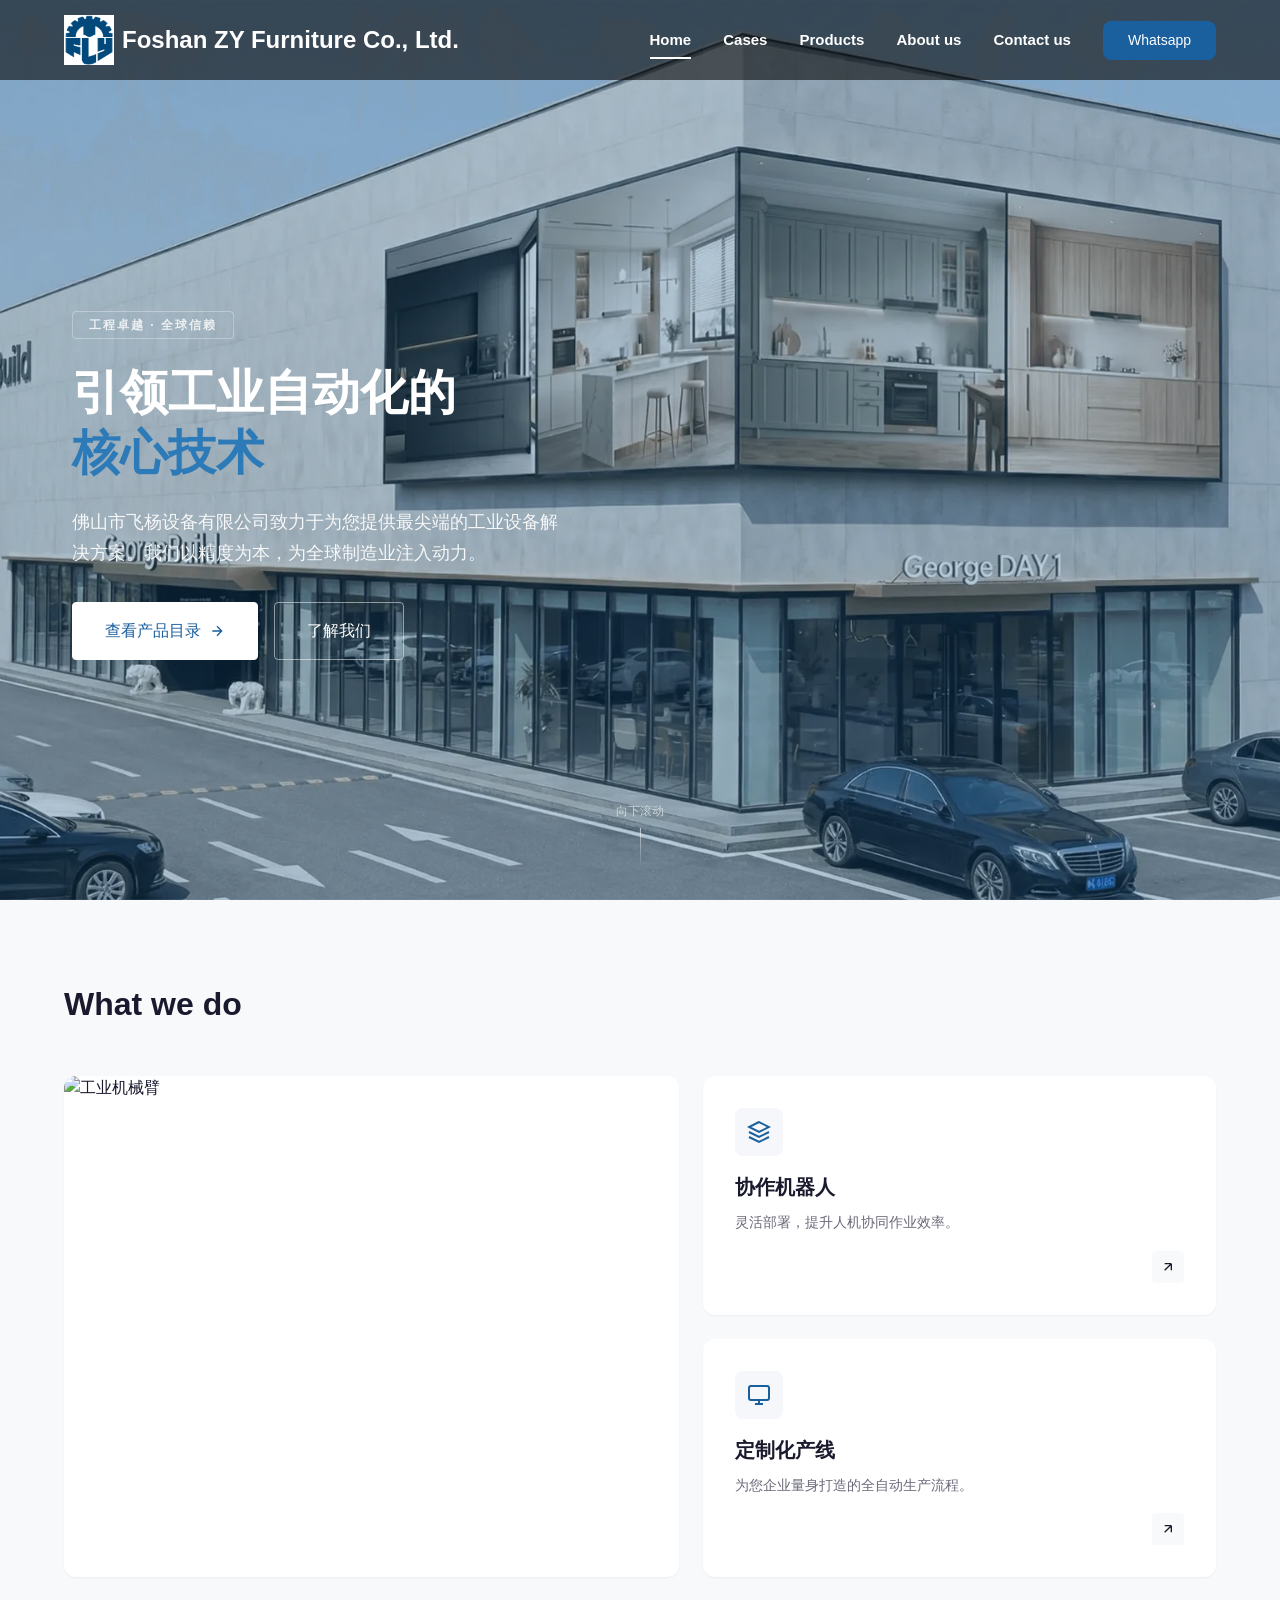
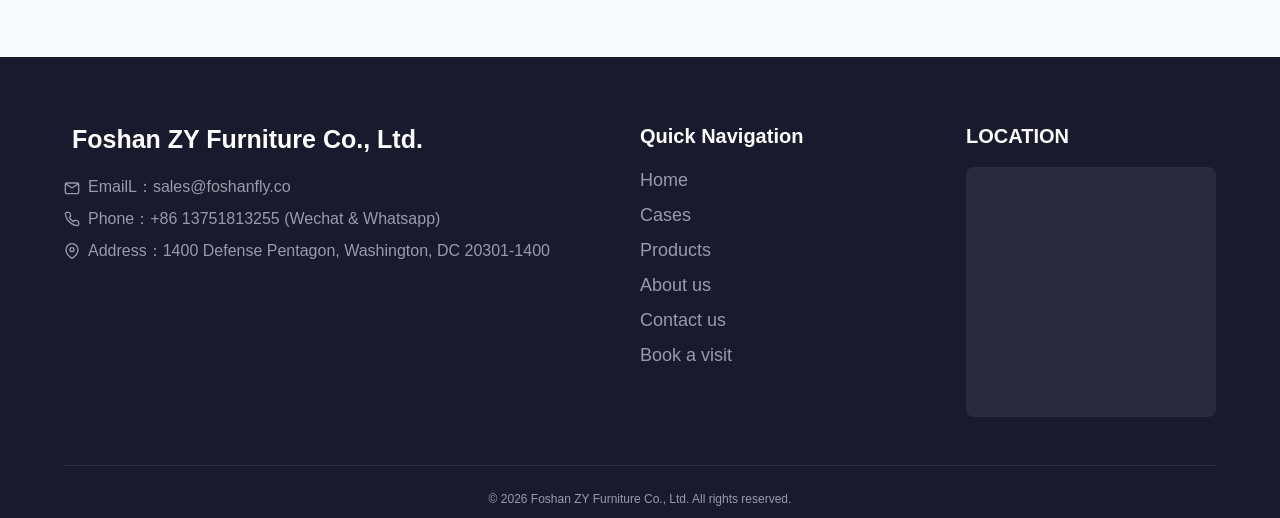
==== index.html @ 131a462f "更改" ====
<!DOCTYPE html>
<html lang="zh-CN">
<head>
    <!-- ============================================
         页面基础信息
         ============================================ -->
    <meta charset="UTF-8">
    <meta name="viewport" content="width=device-width, initial-scale=1.0">
    <title>Foshan ZY Furniture</title>
    
    <!-- ============================================
         样式表引入
         ============================================ -->
    <!-- 公共样式：包含变量定义、重置样式、工具类、导航栏、页脚等 -->
    <link rel="stylesheet" href="./css/common.css" type="text/css">
    <!-- 首页特有样式：Hero区域、服务卡片等 -->
    <link rel="stylesheet" href="./css/index.css" type="text/css">
</head>
<body>
    <!-- ============================================
         导航栏
         ============================================
         固定在页面顶部，包含品牌Logo、导航链接和CTA按钮
         移动端会显示汉堡菜单按钮
         ============================================ -->
    <header class="navbar">
        <div class="container navbar-container">
            <!-- 品牌Logo -->
            <a href="./index.html" class="navbar-brand">
                <!-- Logo图标：使用SVG内联，确保快速加载 -->
                <!-- <svg width="40" height="40" viewBox="0 0 40 40" fill="none" src="./static/images/logo.png">
                    <rect width="40" height="40" rx="4" fill="#1a5f9e"/>
                    <path d="M10 20L20 10L30 20L20 30L10 20Z" fill="white"/>
                </svg> -->
                <img src="./static/images/logo1.png" alt="Foshan ZY Furniture Logo"/>
                <span>Foshan ZY Furniture Co., Ltd.</span>
            </a>
            
            <!-- 移动端菜单切换按钮 -->
            <button class="navbar-toggle" aria-label="打开菜单" aria-expanded="false">
                <span></span>
                <span></span>
                <span></span>
            </button>
            
            <!-- 导航链接 -->
            <nav class="navbar-nav">
                <a href="./index.html" class="active">Home</a>
                <a href="./pages/cases.html">Cases</a>
                <a href="./pages/products.html">Products</a>
                <a href="./pages/about.html">About us</a>
                <a href="./pages/contact.html">Contact us</a>
                <button class="btn btn-primary" onclick="toWhatsApp()">Whatsapp</button>
            </nav>
        </div>
    </header>

    <!-- ============================================
         主内容区域
         ============================================ -->
    <main>
        <!-- ============================================
             Hero 主视觉区域
             ============================================
             全屏背景图展示工业场景
             包含主标题、描述和CTA按钮
             ============================================ -->
        <section class="hero">
            <div class="hero-content">
                <!-- 小标签 -->
                <span class="hero-badge">工程卓越 · 全球信赖</span>
                
                <!-- 主标题 -->
                <h1 class="hero-title">
                    引领工业自动化的<br>
                    <span>核心技术</span>
                </h1>
                
                <!-- 描述文字 -->
                <p class="hero-description">
                    佛山市飞杨设备有限公司致力于为您提供最尖端的工业设备解决方案。我们以精度为本，为全球制造业注入动力。
                </p>
                
                <!-- 操作按钮组 -->
                <div class="hero-actions">
                    <a href="./pages/products.html" class="btn btn-white btn-lg">
                        查看产品目录
                        <svg width="16" height="16" viewBox="0 0 24 24" fill="none" stroke="currentColor" stroke-width="2">
                            <path d="M5 12h14M12 5l7 7-7 7"/>
                        </svg>
                    </a>
                    <a href="./pages/about.html" class="btn btn-outline btn-lg" style="color: white; border-color: rgba(255,255,255,0.5);">
                        了解我们
                    </a>
                </div>
            </div>
            
            <!-- 滚动提示 -->
            <div class="hero-scroll">
                <span>向下滚动</span>
            </div>
        </section>

        <!-- ============================================
             What We Do 服务区域
             ============================================
             展示公司的核心业务领域
             使用卡片式布局，左侧大图+右侧两个小卡片
             ============================================ -->
        <section class="services">
            <div class="container">
                <!-- 区域标题 -->
                <header class="services-header">
                    <h2 class="services-title">What we do</h2>
                </header>
                
                <!-- 服务卡片网格 -->
                <div class="services-grid">
                    <!-- 左侧大图卡片：工业机械臂 -->
                    <div class="service-card-large" data-animate>
                        <img src="https://images.unsplash.com/photo-1565043666747-69f6646db940?w=800" 
                             alt="工业机械臂" 
                             class="service-image"
                             loading="lazy">
                    </div>
                    
                    <!-- 右侧上方卡片：协作机器人 -->
                    <div class="service-card" data-animate>
                        <div>
                            <div class="service-card-icon">
                                <svg viewBox="0 0 24 24" fill="none" stroke="currentColor" stroke-width="2">
                                    <path d="M12 2L2 7l10 5 10-5-10-5z"/>
                                    <path d="M2 17l10 5 10-5"/>
                                    <path d="M2 12l10 5 10-5"/>
                                </svg>
                            </div>
                            <h3 class="service-card-title">协作机器人</h3>
                            <p class="service-card-desc">灵活部署，提升人机协同作业效率。</p>
                        </div>
                        <div class="service-card-arrow">
                            <svg viewBox="0 0 24 24" fill="none" stroke="currentColor" stroke-width="2">
                                <path d="M7 17L17 7M17 7H7M17 7V17"/>
                            </svg>
                        </div>
                    </div>
                    
                    <!-- 右侧下方卡片：定制化产线 -->
                    <div class="service-card" data-animate>
                        <div>
                            <div class="service-card-icon">
                                <svg viewBox="0 0 24 24" fill="none" stroke="currentColor" stroke-width="2">
                                    <rect x="2" y="3" width="20" height="14" rx="2"/>
                                    <line x1="8" y1="21" x2="16" y2="21"/>
                                    <line x1="12" y1="17" x2="12" y2="21"/>
                                </svg>
                            </div>
                            <h3 class="service-card-title">定制化产线</h3>
                            <p class="service-card-desc">为您企业量身打造的全自动生产流程。</p>
                        </div>
                        <div class="service-card-arrow">
                            <svg viewBox="0 0 24 24" fill="none" stroke="currentColor" stroke-width="2">
                                <path d="M7 17L17 7M17 7H7M17 7V17"/>
                            </svg>
                        </div>
                    </div>
                </div>
            </div>
        </section>
    </main>

    <!-- ============================================
         页脚
         ============================================
         包含公司信息、快速导航、位置地图和二维码
         ============================================ -->
    <footer class="footer">
        <div class="container">
            <div class="footer-grid">
                <!-- 公司信息列 -->
                <div>
                    <div class="footer-brand-container">
                        <img src="./static/images/logo1.png" alt="Foshan ZY Furniture Logo"/>
                        <div class="footer-brand">Foshan ZY Furniture Co., Ltd.</div>
                    </div>
                    <div class="footer-contact">
                        <div class="footer-contact-item">
                            <svg width="16" height="16" viewBox="0 0 24 24" fill="none" stroke="currentColor" stroke-width="2">
                                <rect x="2" y="6" width="20" height="16" rx="2"/>
                                <path d="M22 7l-8.97 5.7a1.94 1.94 0 0 1-2.06 0L2 7"/>
                            </svg>
                            
                            <div>
                                <div>EmailL：sales@foshanfly.co</div>
                            </div>
                        </div>
                        <div class="footer-contact-item">
                            <svg width="16" height="16" viewBox="0 0 24 24" fill="none" stroke="currentColor" stroke-width="2">
                                <path d="M22 16.92v3a2 2 0 0 1-2.18 2 19.79 19.79 0 0 1-8.63-3.07 19.5 19.5 0 0 1-6-6 19.79 19.79 0 0 1-3.07-8.67A2 2 0 0 1 4.11 2h3a2 2 0 0 1 2 1.72 12.84 12.84 0 0 0 .7 2.81 2 2 0 0 1-.45 2.11L8.09 9.91a16 16 0 0 0 6 6l1.27-1.27a2 2 0 0 1 2.11-.45 12.84 12.84 0 0 0 2.81.7A2 2 0 0 1 22 16.92z"/>
                            </svg>
                            <div>
                                <div>Phone：+86 13751813255 (Wechat & Whatsapp)</div>
                            </div>
                        </div>
                        <div class="footer-contact-item">
                            <svg width="16" height="16" viewBox="0 0 24 24" fill="none" stroke="currentColor" stroke-width="2">
                                <path d="M21 10c0 7-9 13-9 13s-9-6-9-13a9 9 0 0 1 18 0z"/>
                                <circle cx="12" cy="10" r="3"/>
                            </svg>
                            <div>
                                <div>Address：1400 Defense Pentagon, Washington, DC 20301-1400</div>
                            </div>
                        </div>
                    </div>
                    <!-- 二维码 -->
                    <!-- <div class="footer-qr">
                        <div class="footer-qr-item">
                            <div style="width: 80px; height: 80px; background: white; border-radius: 4px; display: flex; align-items: center; justify-content: center;">
                                <svg width="40" height="40" viewBox="0 0 24 24" fill="none" stroke="#1a1a2e" stroke-width="1.5">
                                    <rect x="3" y="3" width="7" height="7"/>
                                    <rect x="14" y="3" width="7" height="7"/>
                                    <rect x="14" y="14" width="7" height="7"/>
                                    <rect x="3" y="14" width="7" height="7"/>
                                </svg>
                            </div>
                            <span>微信二维码</span>
                        </div>
                        <div class="footer-qr-item">
                            <div style="width: 80px; height: 80px; background: white; border-radius: 4px; display: flex; align-items: center; justify-content: center;">
                                <svg width="40" height="40" viewBox="0 0 24 24" fill="none" stroke="#1a1a2e" stroke-width="1.5">
                                    <path d="M4 19.5A2.5 2.5 0 0 1 6.5 17H20"/>
                                    <path d="M6.5 2H20v20H6.5A2.5 2.5 0 0 1 4 19.5v-15A2.5 2.5 0 0 1 6.5 2z"/>
                                </svg>
                            </div>
                            <span>产品目录</span>
                        </div>
                    </div> -->
                </div>
                
                <!-- 快速导航列 -->
                <div>
                    <h4 class="footer-title">Quick Navigation</h4>
                    <nav class="footer-links">
                        <a href="./index.html">Home</a>
                        <a href="./pages/cases.html">Cases</a>
                        <a href="./pages/products.html">Products</a>
                        <a href="./pages/about.html">About us</a>
                        <a href="./pages/contact.html">Contact us</a>
                        <a href="./pages/book.html">Book a visit</a>
                    </nav>
                </div>
                
                <!-- 位置列 -->
                <div class="footer-location">
                    <h4 class="footer-title">LOCATION</h4>
                    <div class="footer-map">
                        <!-- 地图占位图 -->
                        <iframe 
                                width="100%" 
                                height="100%"
                                style="border:0;"
                                loading="lazy"
                                allowfullscreen
                                referrerpolicy="no-referrer-when-downgrade"
                                src="https://www.google.com/maps?q=22.94654229723234,113.0897925914599&z=15&hl=zh-CN&output=embed">
                        </iframe>

                        <!-- <div style="position: absolute; inset: 0; display: flex; align-items: center; justify-content: center; color: var(--text-muted);">
                            <svg width="48" height="48" viewBox="0 0 24 24" fill="none" stroke="currentColor" stroke-width="1.5">
                                <path d="M21 10c0 7-9 13-9 13s-9-6-9-13a9 9 0 0 1 18 0z"/>
                                <circle cx="12" cy="10" r="3"/>
                            </svg>
                        </div>
                        <div style="position: absolute; bottom: 8px; left: 8px; right: 8px; background: rgba(0,0,0,0.7); padding: 8px; border-radius: 4px; font-size: 12px; text-align: center;">
                            点击查看完整地图
                        </div> -->
                    </div>
                </div>
            </div>
            
            <!-- 版权信息 -->
            <div class="footer-bottom">
                <p>© 2026 Foshan ZY Furniture Co., Ltd. All rights reserved.</p>
            </div>
        </div>
    </footer>

    <!-- ============================================
         JavaScript 引入
         ============================================ -->
    <!-- 公共JavaScript：导航栏、移动端菜单、滚动效果等 -->
    <script src="./js/common.js"></script>
    <!-- 首页特有JavaScript -->
    <script src="./js/home.js"></script>
</body>
</html>
---- css/common.css ----
/**
 * ============================================
 * Foshan Fly Equipment - 公共样式表
 * ============================================
 * 说明：此文件包含网站所有页面共享的基础样式、变量和工具类
 * 维护：修改此文件会影响所有页面，请谨慎操作
 * ============================================
 */

/* ============================================
 * 1. CSS 变量定义
 * ============================================
 * 定义网站统一的颜色、间距、字体等设计系统变量
 * 便于全局主题管理和维护
 */
:root {
    /* 主色调 - 品牌蓝色 */
    --primary-color: #1a5f9e;
    --primary-dark: #124a7d;
    --primary-light: #2d7ab8;
    
    /* 辅助色 */
    --accent-color: #0d4a7c;
    --secondary-color: #f5f7fa;
    --text-dark: #1a1a2e;
    --text-medium: #4a4a5a;
    --text-light: #6a6a7a;
    --text-muted: #9a9aaa;
    
    /* 背景色 */
    --bg-white: #ffffff;
    --bg-light: #f8f9fa;
    --bg-gray: #f0f2f5;
    --bg-dark: #1a1a2e;
    
    /* 边框和分割线 */
    --border-color: #e0e2e5;
    --border-light: #f0f0f0;
    
    /* 间距系统 - 基于8px网格 */
    --space-xs: 4px;
    --space-sm: 8px;
    --space-md: 16px;
    --space-lg: 24px;
    --space-xl: 32px;
    --space-2xl: 48px;
    --space-3xl: 64px;
    --space-4xl: 80px;
    
    /* 字体系统 */
    --font-primary: -apple-system, BlinkMacSystemFont, 'Segoe UI', Roboto, 'Helvetica Neue', Arial, sans-serif;
    --font-heading: var(--font-primary);
    
    /* 字体大小 */
    --text-xs: 12px;
    --text-sm: 14px;
    --text-base: 16px;
    --text-lg: 18px;
    --text-xl: 20px;
    --text-2xl: 24px;
    --text-3xl: 32px;
    --text-4xl: 40px;
    --text-5xl: 48px;
    
    /* 行高 */
    --leading-tight: 1.25;
    --leading-normal: 1.5;
    --leading-relaxed: 1.75;
    
    /* 圆角 */
    --radius-sm: 4px;
    --radius-md: 8px;
    --radius-lg: 12px;
    --radius-xl: 16px;
    
    /* 阴影 */
    --shadow-sm: 0 1px 2px rgba(0, 0, 0, 0.05);
    --shadow-md: 0 4px 6px rgba(0, 0, 0, 0.1);
    --shadow-lg: 0 10px 15px rgba(0, 0, 0, 0.1);
    --shadow-xl: 0 20px 25px rgba(0, 0, 0, 0.15);
    
    /* 过渡动画 */
    --transition-fast: 0.15s ease;
    --transition-normal: 0.3s ease;
    --transition-slow: 0.5s ease;
    
    /* 容器宽度 */
    --container-max: 1200px;
    --container-narrow: 960px;
    
    /* 断点（仅用于参考，实际媒体查询中使用px值） */
    --breakpoint-sm: 576px;
    --breakpoint-md: 768px;
    --breakpoint-lg: 992px;
    --breakpoint-xl: 1200px;
}

/* ============================================
 * 2. 重置和基础样式
 * ============================================
 * 统一的浏览器重置和基础HTML元素样式
 */

/* 全局重置 */
*, *::before, *::after {
    box-sizing: border-box;
    margin: 0;
    padding: 0;
}

/* HTML基础设置 */
html {
    font-size: 16px;
    scroll-behavior: smooth;
    -webkit-text-size-adjust: 100%;
    -ms-text-size-adjust: 100%;
}

/* Body基础样式 */
body {
    font-family: var(--font-primary);
    font-size: var(--text-base);
    line-height: var(--leading-normal);
    color: var(--text-dark);
    background-color: var(--bg-white);
    -webkit-font-smoothing: antialiased;
    -moz-osx-font-smoothing: grayscale;
}

/* 图片默认样式 */
img {
    max-width: 100%;
    height: auto;
    display: block;
}

/* 链接默认样式 */
a {
    color: var(--primary-color);
    text-decoration: none;
    transition: color var(--transition-fast);
}

a:hover {
    color: var(--primary-dark);
}

/* 列表重置 */
ul, ol {
    list-style: none;
}

/* 表单元素重置 */
button, input, select, textarea {
    font-family: inherit;
    font-size: inherit;
    line-height: inherit;
}

button {
    cursor: pointer;
    border: none;
    background: none;
}

/* ============================================
 * 3. 布局工具类
 * ============================================
 * 常用的布局辅助类，提高开发效率
 */

/* 容器 */
.container {
    width: 100%;
    max-width: var(--container-max);
    margin: 0 auto;
    padding: 0 var(--space-lg);
}

.container-narrow {
    max-width: var(--container-narrow);
}

/* Flexbox布局 */
.flex {
    display: flex;
}

.flex-col {
    flex-direction: column;
}

.flex-wrap {
    flex-wrap: wrap;
}

.items-center {
    align-items: center;
}

.items-start {
    align-items: flex-start;
}

.items-end {
    align-items: flex-end;
}

.justify-center {
    justify-content: center;
}

.justify-between {
    justify-content: space-between;
}

.justify-end {
    justify-content: flex-end;
}

.flex-1 {
    flex: 1;
}

/* Grid布局 */
.grid {
    display: grid;
}

.grid-cols-2 {
    grid-template-columns: repeat(2, 1fr);
}

.grid-cols-3 {
    grid-template-columns: repeat(3, 1fr);
}

.grid-cols-4 {
    grid-template-columns: repeat(4, 1fr);
}

.gap-sm {
    gap: var(--space-sm);
}

.gap-md {
    gap: var(--space-md);
}

.gap-lg {
    gap: var(--space-lg);
}

.gap-xl {
    gap: var(--space-xl);
}

/* ============================================
 * 4. 间距工具类
 * ============================================
 */

/* 内边距 */
.p-0 { padding: 0; }
.p-sm { padding: var(--space-sm); }
.p-md { padding: var(--space-md); }
.p-lg { padding: var(--space-lg); }
.p-xl { padding: var(--space-xl); }

.px-md { padding-left: var(--space-md); padding-right: var(--space-md); }
.px-lg { padding-left: var(--space-lg); padding-right: var(--space-lg); }

.py-sm { padding-top: var(--space-sm); padding-bottom: var(--space-sm); }
.py-md { padding-top: var(--space-md); padding-bottom: var(--space-md); }
.py-lg { padding-top: var(--space-lg); padding-bottom: var(--space-lg); }
.py-xl { padding-top: var(--space-xl); padding-bottom: var(--space-xl); }
.py-2xl { padding-top: var(--space-2xl); padding-bottom: var(--space-2xl); }
.py-3xl { padding-top: var(--space-3xl); padding-bottom: var(--space-3xl); }

/* 外边距 */
.m-0 { margin: 0; }
.mb-sm { margin-bottom: var(--space-sm); }
.mb-md { margin-bottom: var(--space-md); }
.mb-lg { margin-bottom: var(--space-lg); }
.mb-xl { margin-bottom: var(--space-xl); }
.mb-2xl { margin-bottom: var(--space-2xl); }

.mt-sm { margin-top: var(--space-sm); }
.mt-md { margin-top: var(--space-md); }
.mt-lg { margin-top: var(--space-lg); }
.mt-xl { margin-top: var(--space-xl); }

/* ============================================
 * 5. 文字工具类
 * ============================================
 */

/* 文字对齐 */
.text-left { text-align: left; }
.text-center { text-align: center; }
.text-right { text-align: right; }

/* 文字大小 */
.text-xs { font-size: var(--text-xs); }
.text-sm { font-size: var(--text-sm); }
.text-base { font-size: var(--text-base); }
.text-lg { font-size: var(--text-lg); }
.text-xl { font-size: var(--text-xl); }
.text-2xl { font-size: var(--text-2xl); }
.text-3xl { font-size: var(--text-3xl); }
.text-4xl { font-size: var(--text-4xl); }

/* 文字粗细 */
.font-normal { font-weight: 400; }
.font-medium { font-weight: 500; }
.font-semibold { font-weight: 600; }
.font-bold { font-weight: 700; }

/* 文字颜色 */
.text-dark { color: var(--text-dark); }
.text-medium { color: var(--text-medium); }
.text-light { color: var(--text-light); }
.text-muted { color: var(--text-muted); }
.text-primary { color: var(--primary-color); }
.text-white { color: var(--bg-white); }

/* ============================================
 * 6. 组件样式
 * ============================================
 * 可复用的UI组件样式
 */

/* 按钮样式 */
.btn {
    display: inline-flex;
    align-items: center;
    justify-content: center;
    gap: var(--space-sm);
    padding: var(--space-sm) var(--space-lg);
    font-size: var(--text-sm);
    font-weight: 500;     
    border-radius: var(--radius-sm);
    transition: all var(--transition-fast);
    cursor: pointer;
    
}

.btn-primary {
    background-color: var(--primary-color);
    color: var(--bg-white);
    border: 1px solid var(--primary-color);
    width: auto;
    border-radius: var(--radius-md);
}

.btn-primary:hover {
    background-color: var(--bg-white);
    border-color: var(--primary-dark);
    color: var(--accent-color);
}

.btn-outline {
    background-color: transparent;
    color: var(--primary-color);
    border: 1px solid var(--primary-color);
}

.btn-outline:hover {
    background-color: var(--primary-color);
    color: var(--bg-white);
}

.btn-white {
    background-color: var(--bg-white);
    color: var(--primary-color);
    border: 1px solid var(--bg-white);
}

.btn-white:hover {
    background-color: transparent;
    color: var(--bg-white);
}

.btn-lg {
    padding: var(--space-md) var(--space-xl);
    font-size: var(--text-base);
}

/* 卡片样式 */
.card {
    background-color: var(--bg-white);
    border-radius: var(--radius-md);
    box-shadow: var(--shadow-sm);
    overflow: hidden;
    transition: box-shadow var(--transition-normal);
}

.card:hover {
    box-shadow: var(--shadow-md);
}

/* 表单输入框 */
.form-input {
    width: 100%;
    padding: var(--space-md);
    font-size: var(--text-base);
    border: 1px solid var(--border-color);
    border-radius: var(--radius-sm);
    background-color: var(--bg-white);
    transition: border-color var(--transition-fast), box-shadow var(--transition-fast);
}

.form-input:focus {
    outline: none;
    border-color: var(--primary-color);
    box-shadow: 0 0 0 3px rgba(26, 95, 158, 0.1);
}

.form-input::placeholder {
    color: var(--text-muted);
}

/* 表单标签 */
.form-label {
    display: block;
    margin-bottom: var(--space-sm);
    font-size: var(--text-sm);
    font-weight: 500;
    color: var(--text-medium);
}

/* 区块标题 */
.section-title {
    font-size: var(--text-3xl);
    font-weight: 700;
    color: var(--text-dark);
    margin-bottom: var(--space-lg);
}

.section-subtitle {
    font-size: var(--text-sm);
    font-weight: 600;
    color: var(--primary-color);
    text-transform: uppercase;
    letter-spacing: 1px;
    margin-bottom: var(--space-sm);
}

/* ============================================
 * 7. 导航栏样式
 * ============================================
 */

.navbar {
    position: fixed;
    top: 0;
    left: 0;
    right: 0;
    z-index: 1000;

    background-color: #04040494;
    transition: box-shadow var(--transition-normal);
}

.navbar.scrolled {
    box-shadow: 0 4px 12px rgba(0, 0, 0, 0.55);
   
}

.navbar-container {
    display: flex;
    align-items: center;
    justify-content: space-between;
    height: 80px;

}

.navbar-brand {
    display: flex;
    align-items: center;
    gap: var(--space-sm);
    font-size: var(--text-2xl);
    font-weight: 700;
    color: var(--bg-white);
}

.navbar-brand img {
    width: 50px;
    height: 50px;
}

.navbar-nav {
    display: flex;
    align-items: center;
    gap: var(--space-xl);
}

.navbar-nav a {
    font-size: 15px;
    font-weight: 700;
    color: white;
    padding: var(--space-sm) 0;
    position: relative;

    justify-content: center;
    
    /* font-weight: bold; */
}

.navbar-nav a:hover,
.navbar-nav a.active {
    /* 鼠标滑过和选中时字体颜色不变 */
}

.navbar-nav a:hover::after,
.navbar-nav a.active::after {
    content: '';
    position: absolute;
    bottom: 0;
    left: 0;
    right: 0;
    height: 2px;
    background-color: var(--bg-white);
}

/* 移动端菜单按钮 */
.navbar-toggle {
    display: none;
    flex-direction: column;
    gap: 5px;
    padding: var(--space-sm);
    background-color: var(--primary-color);
    border: none;
    cursor: pointer;
    border-radius: var(--radius-sm);

}

.navbar-toggle span {
    display: block;
    width: 24px;
    height: 2px;
    background-color: var(--bg-white);
    /* background-color: #0d4a7c; */
    transition: all var(--transition-fast);
    
}

/* ============================================
 * 8. 页脚样式
 * ============================================
 */

.footer {
    background-color: var(--bg-dark);
    color: var(--bg-white);
    padding: var(--space-3xl) 0 10px;
}

.footer-grid {
    display: grid;
    grid-template-columns: 2fr 1fr 1fr;
    gap: var(--space-xl);
    margin-bottom: var(--space-2xl);
}

.footer-brand-container {
    display: flex;
    align-items: center;
    gap: var(--space-sm);
    margin-bottom: var(--space-md);
}

.footer-brand {
    font-size: 25px;
    font-weight: 700;

}

.footer-brand-container img {
    height: 0;
    width: 0;
}

.footer-contact {
    display: flex;
    flex-direction: column;
    gap: var(--space-sm);
    font-size: var(--text-sm);
    color: var(--text-muted);
}

.footer-contact-item {
    display: flex;
    align-items: center;
    gap: var(--space-sm);
    height: auto;
    font-size: 16px;
}

.footer-title {
    font-size: 20px;
    font-weight: 600;
    margin-bottom: var(--space-md);
    color: var(--bg-white);
}

.footer-links {
    display: flex;
    flex-direction: column;
    gap: var(--space-sm);
}

.footer-links a {
    font-size: 18px;
    color: var(--text-muted);
}

.footer-links a:hover {
    color: var(--bg-white);
}

.footer-qr {
    display: flex;
    gap: var(--space-md);
}

.footer-qr-item {
    text-align: center;
}

.footer-qr-item img {
    width: 80px;
    height: 80px;
    background-color: var(--bg-white);
    border-radius: var(--radius-sm);
    margin-bottom: var(--space-xs);
}

.footer-qr-item span {
    font-size: var(--text-xs);
    color: var(--text-muted);
}

.footer-location {
    justify-self: end;
}

.footer-map {
    background: #2a2a3e; 
    border-radius: 8px; 
    overflow: hidden;
    width:250px; 
    height: 250px; 
    position: relative;
}



.footer-bottom {
    border-top: 1px solid rgba(255, 255, 255, 0.1);
    padding-top: var(--space-lg);
    text-align: center;
    font-size: var(--text-xs);
    color: var(--text-muted);
}

/* ============================================
 * 9. 响应式设计
 * ============================================
 * 移动端适配样式
 */

/* 平板设备 (768px - 991px) */
@media (max-width: 991px) {
    .footer-grid {
        grid-template-columns: repeat(2, 1fr);
    }
}

/* 移动设备 (小于 768px) */
@media (max-width: 767px) {
    :root {
        --text-3xl: 28px;
        --text-4xl: 32px;
        --text-5xl: 36px;
    }
    
    .container {
        padding: 0 var(--space-md);
    }
    
    /* 导航栏移动端适配 */
    .navbar-toggle {
        display: flex;
    }
    
    .navbar-nav {
        position: fixed;
        top: 70px;
        left: 0;
        right: 0;
        background-color: var(--bg-white);
        flex-direction: column;
        padding: var(--space-lg);
        gap: 0;
        box-shadow: var(--shadow-lg);
        transform: translateY(-100%);
        opacity: 0;
        visibility: hidden;
        transition: all var(--transition-normal);
    }
    
    .navbar-nav.active {
        transform: translateY(0);
        opacity: 1;
        visibility: visible;
    }
    
    .navbar-nav a {
        /* padding: var(--space-md) 0; */
        /* border: 1px solid var(--primary-color); */
        width: 100%;
        background-color: var(--primary-color);
        color: var(--bg-white);
        margin-bottom: var(--space-md);
        border-radius: var(--radius-md);
        height: 40px;
        text-align: center;
        justify-items: center;
        
    }


    .navbar-nav a:hover {
        
        background-color: var(--bg-white);
        color: var(--primary-color);
        border: 1px solid var(--primary-color);
        
        
        
    }
    
    .navbar-nav a:last-child {
        border-bottom: none;
    }
    
    /* 移动端导航栏logo和公司名称缩小 */
    .navbar-container {
        
        height: 80px;
    }

    .navbar-brand {
        font-size: var(--text-md);
        gap: var(--space-xs);
    }
    
    .navbar-brand img {
        width: 35px;
        height: 35px;
    }
    
    .navbar-nav .btn {
        margin-top: var(--space-md);
        width: 100%;
    }
    
    /* Grid移动端适配 */
    .grid-cols-2,
    .grid-cols-3,
    .grid-cols-4 {
        grid-template-columns: 1fr;
    }
    
    /* 页脚移动端适配 */
    .footer-grid {
        grid-template-columns: 1fr;
        gap: var(--space-xl);
        justify-items: start;
    }

    .footer-location {
        justify-self: start;
    }
    
    .footer-qr {
        justify-content: flex-start;

    }
    
    /* 间距移动端适配 */
    .py-3xl {
        padding-top: var(--space-2xl);
        padding-bottom: var(--space-2xl);
    }
}

/* 小屏移动设备 (小于 576px) */
@media (max-width: 575px) {
    :root {
        --text-3xl: 24px;
        --text-4xl: 28px;
    }
    
    .section-title {
        font-size: var(--text-2xl);
    }
}

/* ============================================
 * 10. 辅助工具类
 * ============================================
 */

/* 隐藏元素 */
.hidden {
    display: none !important;
}

.sr-only {
    position: absolute;
    width: 1px;
    height: 1px;
    padding: 0;
    margin: -1px;
    overflow: hidden;
    clip: rect(0, 0, 0, 0);
    white-space: nowrap;
    border: 0;
}

/* 清除浮动 */
.clearfix::after {
    content: '';
    display: table;
    clear: both;
}

/* 文字截断 */
.truncate {
    overflow: hidden;
    text-overflow: ellipsis;
    white-space: nowrap;
}

/* 多行文字截断 */
.line-clamp-2 {
    display: -webkit-box;
    -webkit-line-clamp: 2;
    -webkit-box-orient: vertical;
    overflow: hidden;
}

.line-clamp-3 {
    display: -webkit-box;
    -webkit-line-clamp: 3;
    -webkit-box-orient: vertical;
    overflow: hidden;
}
---- css/index.css ----
/**
 * ============================================
 * Foshan Fly Equipment - 首页样式表
 * ============================================
 * 说明：此文件包含首页特有的样式
 * 依赖：需要先引入 common.css
 * ============================================
 */

/* ============================================
 * 1. Hero 主视觉区域
 * ============================================
 * 首页顶部大图区域，包含背景图、标题和CTA按钮
 */
.hero {
    position: relative;
    min-height: 100vh;
    display: flex;
    align-items: center;
    background: linear-gradient(135deg, rgba(13, 74, 124, 0.3) 0%, rgba(26, 95, 158, 0.3) 100%),
                url('../static/images/George-Showroom.png') center/cover no-repeat;
    padding-top: 70px; /* 为固定导航栏留出空间 */
}

.hero-content {
    width: 100%;
    max-width: var(--container-max);
    margin: 0 auto;
    padding: var(--space-xl);
    color: var(--bg-white);
}

.hero-badge {
    display: inline-block;
    font-size: var(--text-xs);
    font-weight: 600;
    text-transform: uppercase;
    letter-spacing: 2px;
    color: rgba(255, 255, 255, 0.8);
    margin-bottom: var(--space-lg);
    padding: var(--space-xs) var(--space-md);
    border: 1px solid rgba(255, 255, 255, 0.3);
    border-radius: var(--radius-sm);
}

.hero-title {
    font-size: var(--text-5xl);
    font-weight: 700;
    line-height: var(--leading-tight);
    margin-bottom: var(--space-lg);
    max-width: 600px;
}

.hero-title span {
    color: var(--primary-light);
}

.hero-description {
    font-size: var(--text-lg);
    line-height: var(--leading-relaxed);
    color: rgba(255, 255, 255, 0.9);
    margin-bottom: var(--space-xl);
    max-width: 500px;
}

.hero-actions {
    display: flex;
    gap: var(--space-md);
    flex-wrap: wrap;
}

.hero-scroll {
    position: absolute;
    bottom: var(--space-xl);
    left: 50%;
    transform: translateX(-50%);
    display: flex;
    flex-direction: column;
    align-items: center;
    gap: var(--space-sm);
    color: rgba(255, 255, 255, 0.6);
    font-size: var(--text-xs);
    animation: bounce 2s infinite;
}

.hero-scroll::after {
    content: '';
    width: 1px;
    height: 40px;
    background: linear-gradient(to bottom, rgba(255, 255, 255, 0.6), transparent);
}

@keyframes bounce {
    0%, 20%, 50%, 80%, 100% {
        transform: translateX(-50%) translateY(0);
    }
    40% {
        transform: translateX(-50%) translateY(-10px);
    }
    60% {
        transform: translateX(-50%) translateY(-5px);
    }
}

/* ============================================
 * 2. What We Do 服务区域
 * ============================================
 * 展示公司核心业务的服务卡片区域
 */
.services {
    padding: var(--space-4xl) 0;
    background-color: var(--bg-light);
}

.services-header {
    margin-bottom: var(--space-2xl);
}

.services-title {
    font-size: var(--text-3xl);
    font-weight: 700;
    color: var(--text-dark);
}

.services-grid {
    display: grid;
    grid-template-columns: 1.2fr 1fr;
    gap: var(--space-lg);
}

.service-card-large {
    grid-row: span 2;
    background-color: var(--bg-white);
    border-radius: var(--radius-lg);
    overflow: hidden;
    box-shadow: var(--shadow-sm);
    transition: transform var(--transition-normal), box-shadow var(--transition-normal);
}

.service-card-large:hover {
    transform: translateY(-4px);
    box-shadow: var(--shadow-lg);
}

.service-card-large .service-image {
    width: 100%;
    height: 100%;
    min-height: 400px;
    object-fit: cover;
}

.service-card {
    background-color: var(--bg-white);
    border-radius: var(--radius-lg);
    padding: var(--space-xl);
    box-shadow: var(--shadow-sm);
    transition: transform var(--transition-normal), box-shadow var(--transition-normal);
    display: flex;
    flex-direction: column;
    justify-content: space-between;
}

.service-card:hover {
    transform: translateY(-4px);
    box-shadow: var(--shadow-lg);
}

.service-card-icon {
    width: 48px;
    height: 48px;
    background-color: var(--secondary-color);
    border-radius: var(--radius-md);
    display: flex;
    align-items: center;
    justify-content: center;
    margin-bottom: var(--space-md);
}

.service-card-icon svg {
    width: 24px;
    height: 24px;
    color: var(--primary-color);
}

.service-card-title {
    font-size: var(--text-xl);
    font-weight: 600;
    color: var(--text-dark);
    margin-bottom: var(--space-sm);
}

.service-card-desc {
    font-size: var(--text-sm);
    color: var(--text-light);
    line-height: var(--leading-relaxed);
}

.service-card-arrow {
    align-self: flex-end;
    width: 32px;
    height: 32px;
    background-color: var(--bg-light);
    border-radius: var(--radius-sm);
    display: flex;
    align-items: center;
    justify-content: center;
    margin-top: var(--space-md);
    transition: background-color var(--transition-fast);
}

.service-card:hover .service-card-arrow {
    background-color: var(--primary-color);
}

.service-card-arrow svg {
    width: 16px;
    height: 16px;
    color: var(--text-dark);
    transition: color var(--transition-fast);
}

.service-card:hover .service-card-arrow svg {
    color: var(--bg-white);
}

/* ============================================
 * 3. 响应式设计
 * ============================================
 */

/* 平板设备 */
@media (max-width: 991px) {
    .hero-title {
        font-size: var(--text-4xl);
    }
    
    .services-grid {
        grid-template-columns: 1fr;
    }
    
    .service-card-large {
        grid-row: span 1;
        min-height: 300px;
    }
    
    .service-card-large .service-image {
        min-height: 300px;
    }
}

/* 移动设备 */
@media (max-width: 767px) {
    .hero {
        min-height: auto;
        padding: calc(70px + var(--space-2xl)) 0 var(--space-2xl);
    }
    
    .hero-title {
        font-size: var(--text-3xl);
    }
    
    .hero-description {
        font-size: var(--text-base);
    }
    
    .hero-actions {
        flex-direction: column;
    }
    
    .hero-actions .btn {
        width: 100%;
        justify-content: center;
    }
    
    .hero-scroll {
        display: none;
    }
    
    .services {
        padding: var(--space-2xl) 0;
    }
    
    .service-card-large {
        min-height: 250px;
    }
    
    .service-card-large .service-image {
        min-height: 250px;
    }
}

/* 小屏移动设备 */
@media (max-width: 575px) {
    .hero-title {
        font-size: 28px;
    }
    
    .services-title {
        font-size: var(--text-2xl);
    }
}
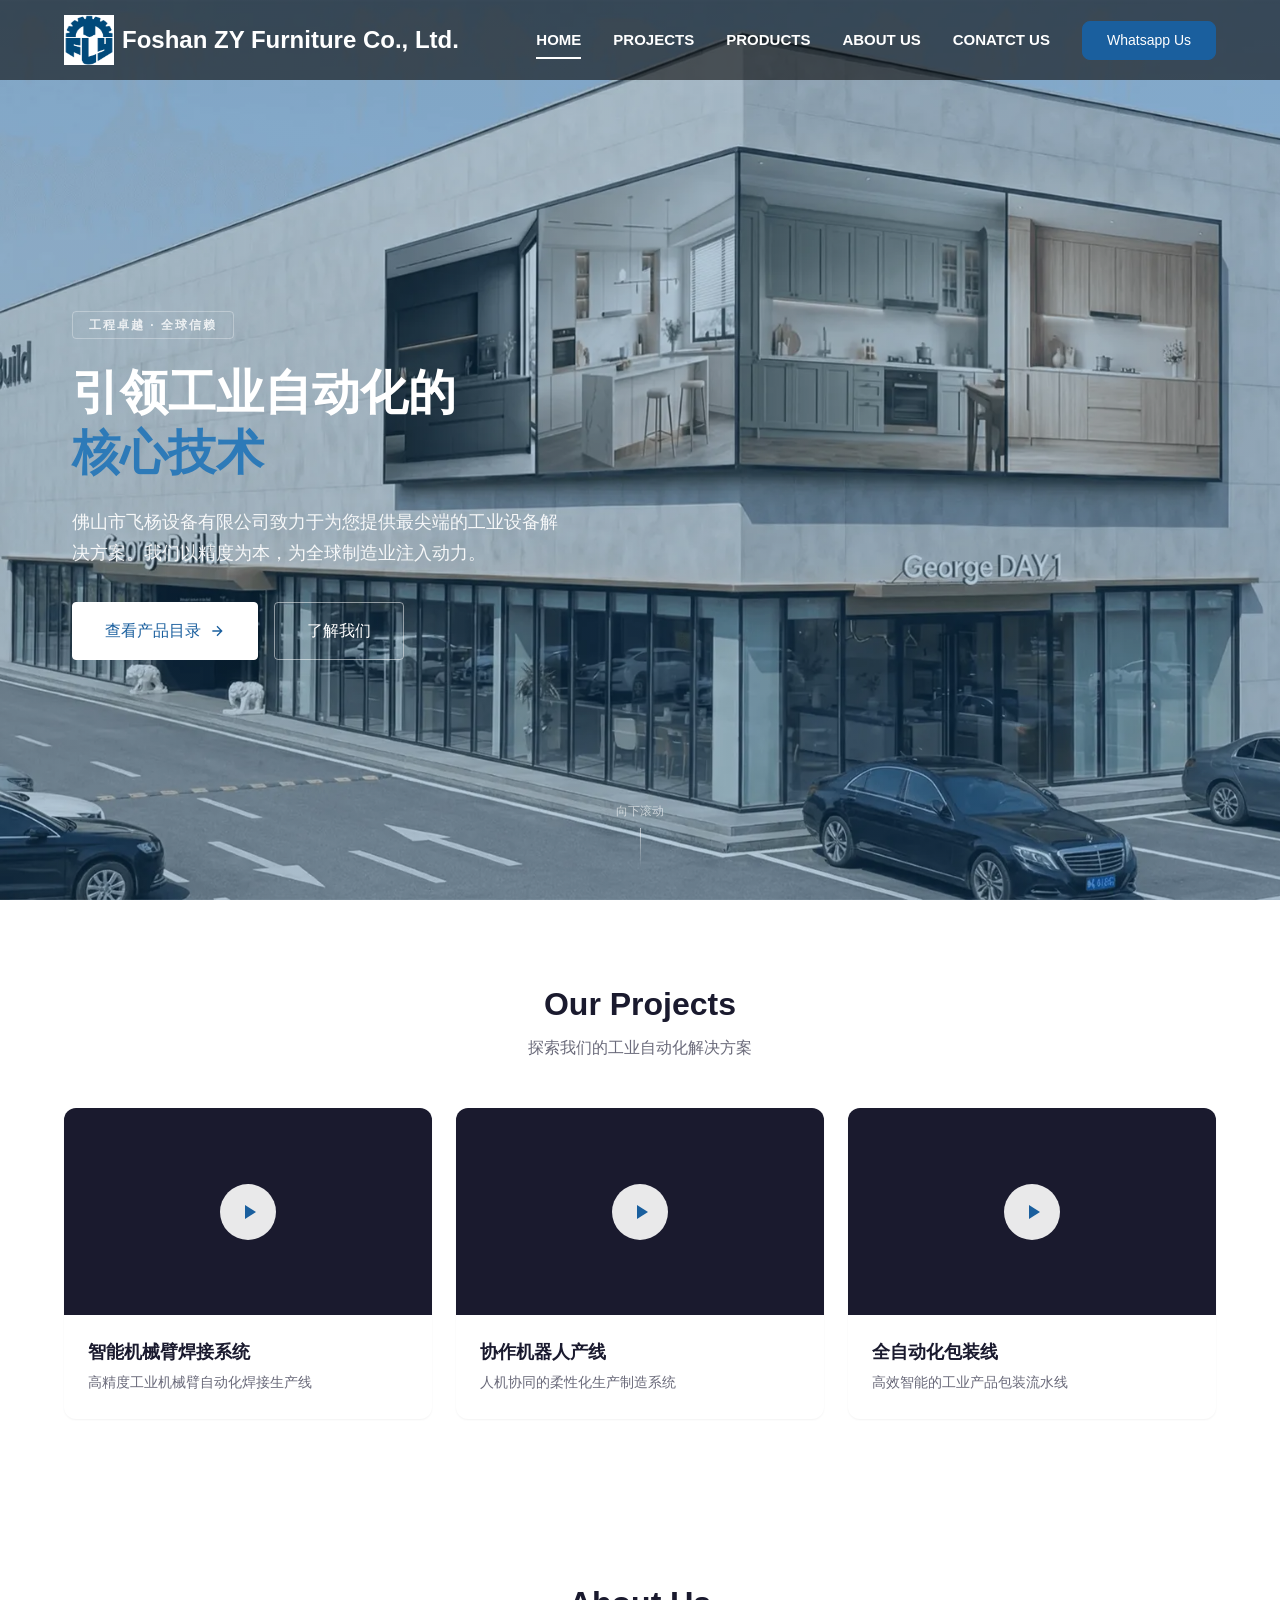
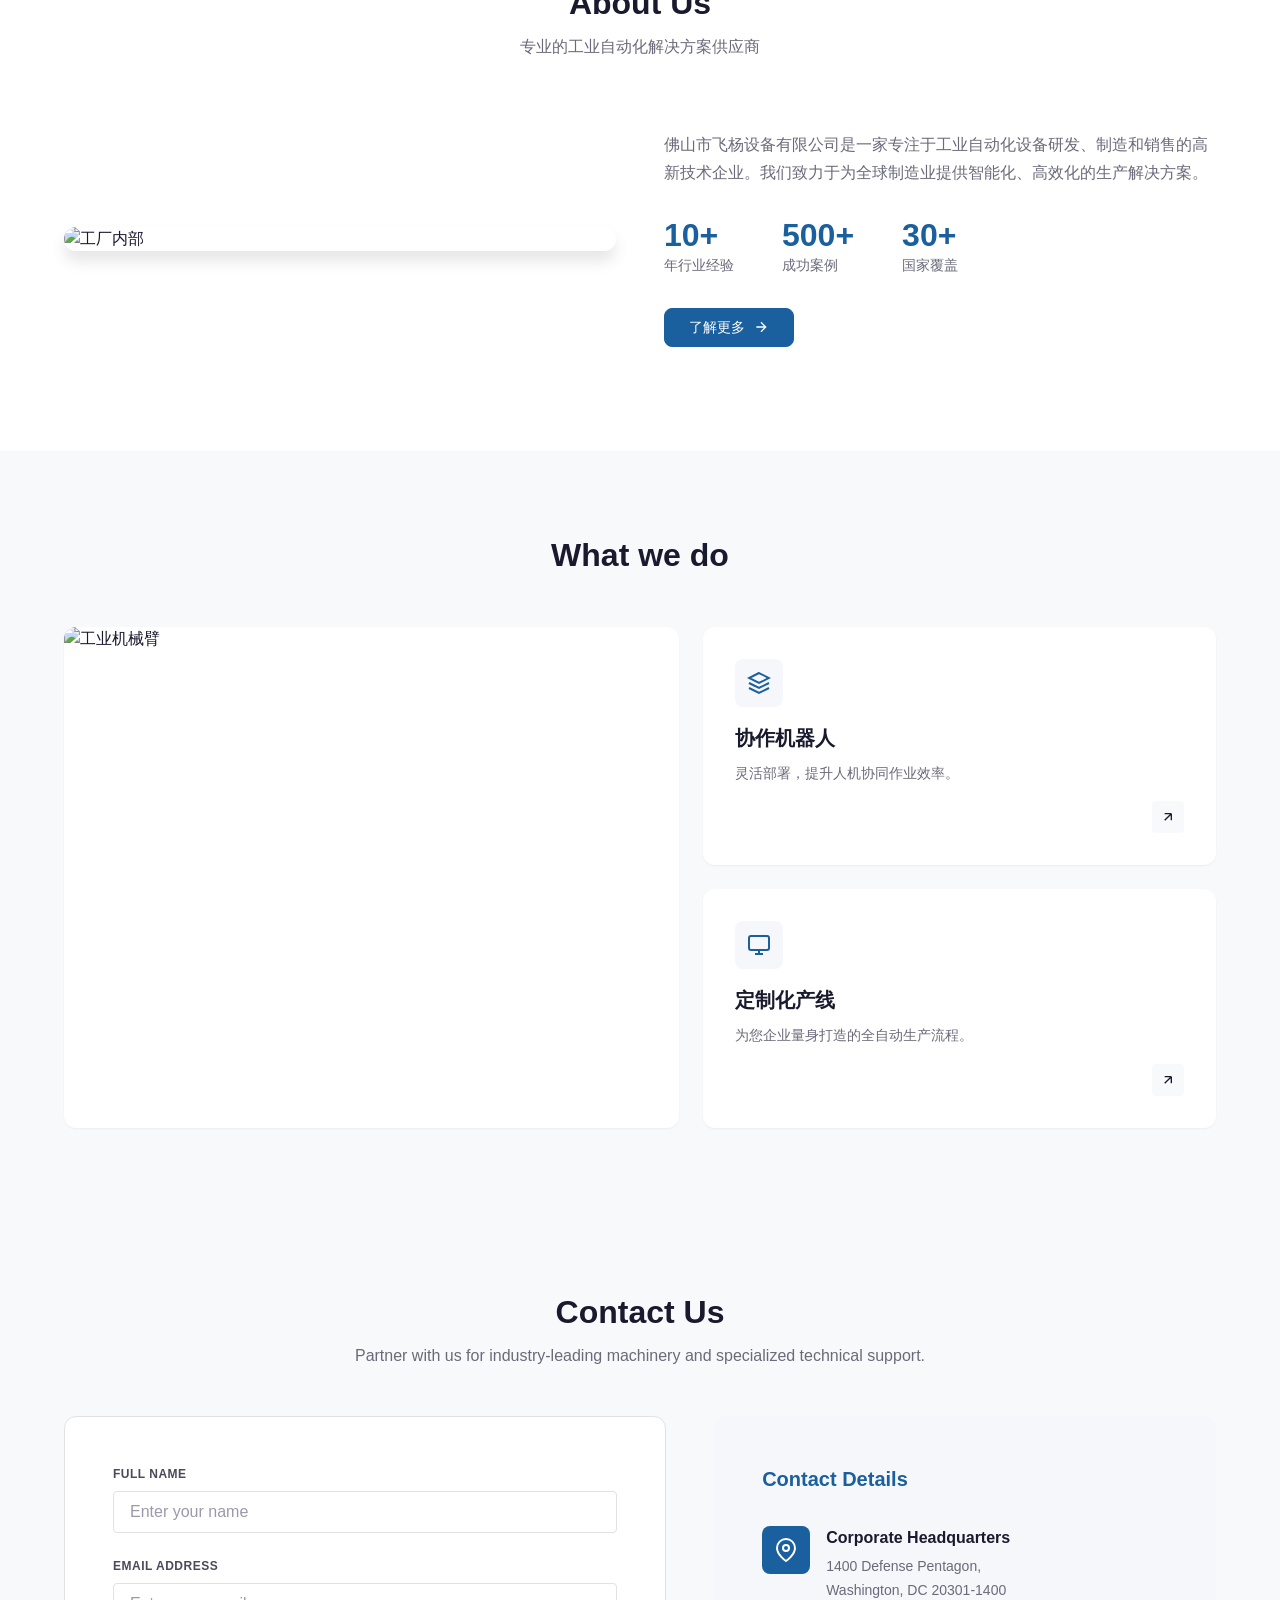
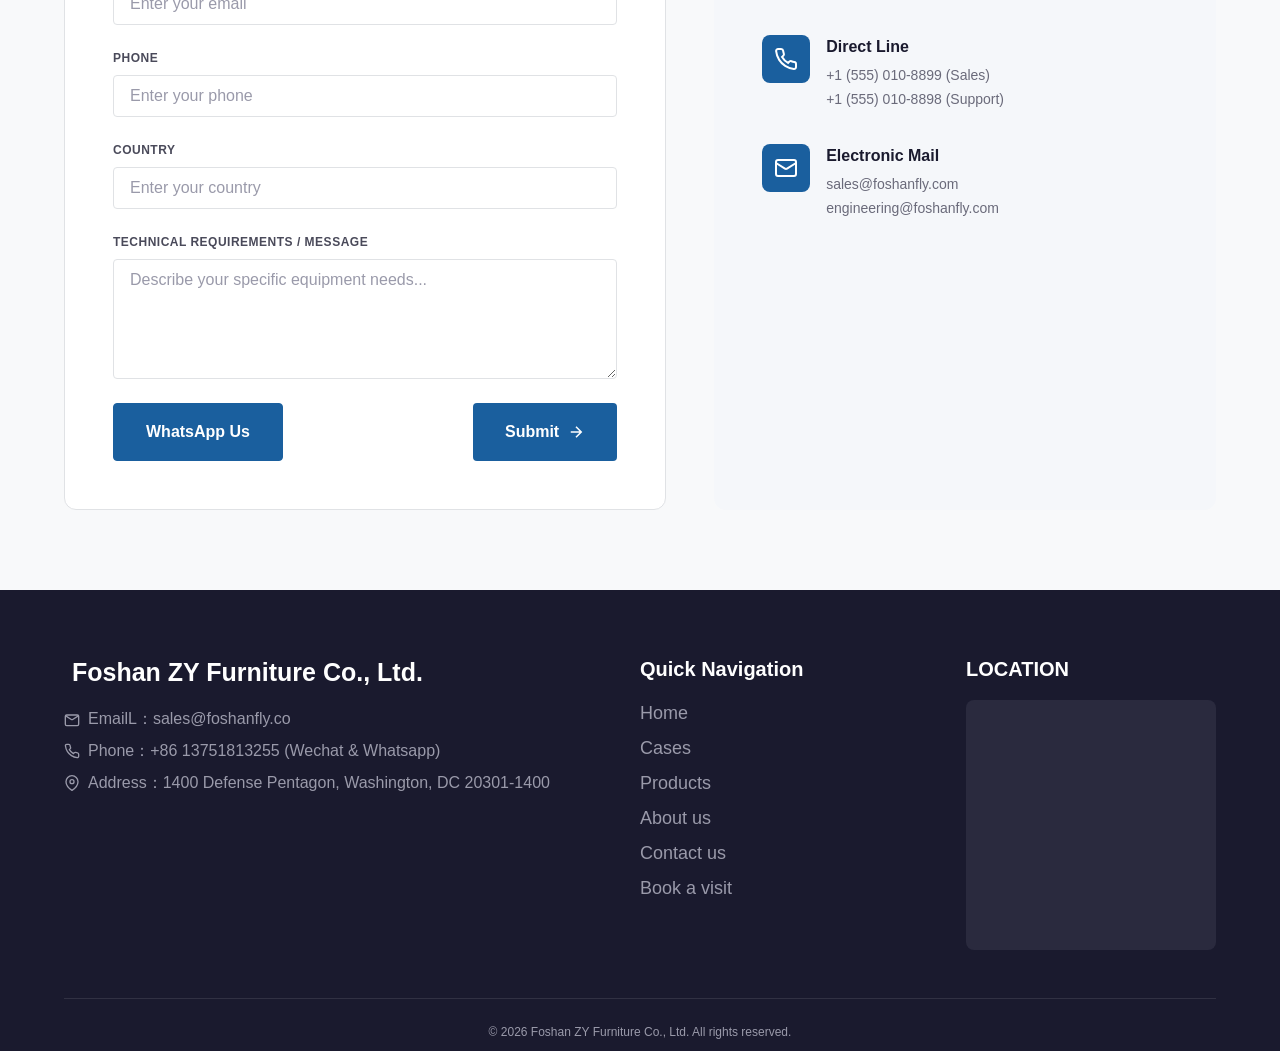
==== commit 25c5a0da: "修改主页" ====
--- a/index.html
+++ b/index.html
@@ -45,12 +45,12 @@
             
             <!-- 导航链接 -->
             <nav class="navbar-nav">
-                <a href="./index.html" class="active">Home</a>
-                <a href="./pages/cases.html">Cases</a>
-                <a href="./pages/products.html">Products</a>
-                <a href="./pages/about.html">About us</a>
-                <a href="./pages/contact.html">Contact us</a>
-                <button class="btn btn-primary" onclick="toWhatsApp()">Whatsapp</button>
+                <a href="./index.html" class="active">HOME</a>
+                <a href="./pages/cases.html">PROJECTS</a>
+                <a href="./pages/products.html">PRODUCTS</a>
+                <a href="./pages/about.html">ABOUT US</a>
+                <a href="./pages/contact.html">CONATCT US</a>
+                <button class="btn btn-primary" onclick="toWhatsApp()">Whatsapp Us</button>
             </nav>
         </div>
     </header>
@@ -101,6 +101,127 @@
             </div>
         </section>
 
+
+        
+
+        <!-- ============================================
+             Projects  项目展示区域
+             ============================================
+             视频卡片展示公司项目案例
+             ============================================ -->
+        <section class="projects">
+            <div class="container">
+                <header class="projects-header">
+                    <h2 class="projects-title">Our Projects</h2>
+                    <p class="projects-subtitle">探索我们的工业自动化解决方案</p>
+                </header>
+                
+                <div class="projects-grid">
+                    <!-- 项目卡片1 -->
+                    <div class="project-card" data-animate>
+                        <div class="project-video">
+                            <video muted loop playsinline poster="https://images.unsplash.com/photo-1565043666747-69f6646db940?w=600">
+                                <source src="https://assets.mixkit.co/videos/preview/mixkit-industrial-robot-arm-welding-metal-42823-large.mp4" type="video/mp4">
+                            </video>
+                            <button class="video-play-btn" aria-label="播放视频">
+                                <svg viewBox="0 0 24 24" fill="currentColor">
+                                    <path d="M8 5v14l11-7z"/>
+                                </svg>
+                            </button>
+                        </div>
+                        <div class="project-info">
+                            <h3 class="project-name">智能机械臂焊接系统</h3>
+                            <p class="project-desc">高精度工业机械臂自动化焊接生产线</p>
+                        </div>
+                    </div>
+                    
+                    <!-- 项目卡片2 -->
+                    <div class="project-card" data-animate>
+                        <div class="project-video">
+                            <video muted loop playsinline poster="https://images.unsplash.com/photo-1581091226825-a6a2a5aee158?w=600">
+                                <source src="https://assets.mixkit.co/videos/preview/mixkit-factory-machine-with-robot-arms-working-42831-large.mp4" type="video/mp4">
+                            </video>
+                            <button class="video-play-btn" aria-label="播放视频">
+                                <svg viewBox="0 0 24 24" fill="currentColor">
+                                    <path d="M8 5v14l11-7z"/>
+                                </svg>
+                            </button>
+                        </div>
+                        <div class="project-info">
+                            <h3 class="project-name">协作机器人产线</h3>
+                            <p class="project-desc">人机协同的柔性化生产制造系统</p>
+                        </div>
+                    </div>
+                    
+                    <!-- 项目卡片3 -->
+                    <div class="project-card" data-animate>
+                        <div class="project-video">
+                            <video muted loop playsinline poster="https://images.unsplash.com/photo-1485827404703-89b55fcc595e?w=600">
+                                <source src="https://assets.mixkit.co/videos/preview/mixkit-robotic-arm-working-in-a-factory-42808-large.mp4" type="video/mp4">
+                            </video>
+                            <button class="video-play-btn" aria-label="播放视频">
+                                <svg viewBox="0 0 24 24" fill="currentColor">
+                                    <path d="M8 5v14l11-7z"/>
+                                </svg>
+                            </button>
+                        </div>
+                        <div class="project-info">
+                            <h3 class="project-name">全自动化包装线</h3>
+                            <p class="project-desc">高效智能的工业产品包装流水线</p>
+                        </div>
+                    </div>
+                </div>
+            </div>
+        </section>
+
+        <!-- ============================================
+             About Us 关于我们区域
+             ============================================
+             展示公司基本信息、优势和核心价值观
+             ============================================ -->
+        <section class="about-block">
+            <div class="container">
+                <header class="about-header">
+                    <h2 class="about-title-main">About Us</h2>
+                    <p class="about-subtitle">专业的工业自动化解决方案供应商</p>
+                </header>
+                
+                <div class="about-grid">
+                    <!-- 左侧图片 -->
+                    <div class="about-image" data-animate>
+                        <img src="https://images.unsplash.com/photo-1581091226825-a6a2a5aee158?w=800" alt="工厂内部">
+                    </div>
+                    
+                    <!-- 右侧内容 -->
+                    <div class="about-content" data-animate>
+                        <p class="about-desc">
+                            佛山市飞杨设备有限公司是一家专注于工业自动化设备研发、制造和销售的高新技术企业。我们致力于为全球制造业提供智能化、高效化的生产解决方案。
+                        </p>
+                        <div class="about-stats">
+                            <div class="stat-item">
+                                <span class="stat-number">10+</span>
+                                <span class="stat-label">年行业经验</span>
+                            </div>
+                            <div class="stat-item">
+                                <span class="stat-number">500+</span>
+                                <span class="stat-label">成功案例</span>
+                            </div>
+                            <div class="stat-item">
+                                <span class="stat-number">30+</span>
+                                <span class="stat-label">国家覆盖</span>
+                            </div>
+                        </div>
+                        <a href="./pages/about.html" class="btn btn-primary">
+                            了解更多
+                            <svg width="16" height="16" viewBox="0 0 24 24" fill="none" stroke="currentColor" stroke-width="2">
+                                <path d="M5 12h14M12 5l7 7-7 7"/>
+                            </svg>
+                        </a>
+                    </div>
+                </div>
+            </div>
+        </section>
+
         <!-- ============================================
              What We Do 服务区域
              ============================================
@@ -166,6 +287,111 @@
                 </div>
             </div>
         </section>
+
+        <!-- ============================================
+             Contact Us 联系我们区域
+             ============================================
+             包含联系表单和联系信息
+             ============================================ -->
+        <section class="contact-block">
+            <div class="container">
+                <header class="contact-header">
+                    <h2 class="contact-title">Contact Us</h2>
+                    <p class="contact-subtitle">Partner with us for industry-leading machinery and specialized technical support.</p>
+                </header>
+                
+                <div class="contact-grid">
+                    <!-- 联系表单 -->
+                    <div class="contact-form-wrapper" data-animate>
+                        <form class="contact-form" id="contactForm">
+                            <div class="form-group">
+                                <label class="form-label" for="user_name">Full Name</label>
+                                <input type="text" id="user_name" name="user_name" class="form-input" placeholder="Enter your name" required>
+                            </div>
+                            <div class="form-group">
+                                <label class="form-label" for="user_email">Email Address</label>
+                                <input type="email" id="user_email" name="user_email" class="form-input" placeholder="Enter your email" required>
+                            </div>
+                            <div class="form-group">
+                                <label class="form-label" for="user_phone">Phone</label>
+                                <input type="phone" id="user_phone" name="user_phone" class="form-input" placeholder="Enter your phone">
+                            </div>
+                            <div class="form-group">
+                                <label class="form-label" for="user_country">Country</label>
+                                <input type="text" id="user_country" name="user_country" class="form-input" placeholder="Enter your country" required>
+                            </div>
+                            <div class="form-group">
+                                <label class="form-label" for="user_message">Technical Requirements / Message</label>
+                                <textarea id="user_message" name="user_message" class="form-textarea" placeholder="Describe your specific equipment needs..." required></textarea>
+                            </div>
+                            <div class="form-actions">
+                                <button type="button" class="submit-btn secondary-btn" onclick="toWhatsApp()">
+                                    WhatsApp Us
+                                </button>
+                                <button type="submit" class="submit-btn">
+                                    Submit
+                                    <svg width="18" height="18" viewBox="0 0 24 24" fill="none" stroke="currentColor" stroke-width="2">
+                                        <path d="M5 12h14M12 5l7 7-7 7"/>
+                                    </svg>
+                                </button>
+                            </div>
+                        </form>
+                    </div>
+                    
+                    <!-- 联系详情 -->
+                    <div class="contact-details" data-animate>
+                        <h3 class="contact-details-title">Contact Details</h3>
+                        <div class="contact-info-list">
+                            <div class="contact-info-item">
+                                <div class="contact-info-icon">
+                                    <svg viewBox="0 0 24 24" fill="none" stroke="currentColor" stroke-width="2">
+                                        <path d="M21 10c0 7-9 13-9 13s-9-6-9-13a9 9 0 0 1 18 0z"/>
+                                        <circle cx="12" cy="10" r="3"/>
+                                    </svg>
+                                </div>
+                                <div class="contact-info-content">
+                                    <h4 class="contact-info-label">Corporate Headquarters</h4>
+                                    <p class="contact-info-text">
+                                        1400 Defense Pentagon,<br>
+                                        Washington, DC 20301-1400
+                                    </p>
+                                </div>
+                            </div>
+                            <div class="contact-info-item">
+                                <div class="contact-info-icon">
+                                    <svg viewBox="0 0 24 24" fill="none" stroke="currentColor" stroke-width="2">
+                                        <path d="M22 16.92v3a2 2 0 0 1-2.18 2 19.79 19.79 0 0 1-8.63-3.07 19.5 19.5 0 0 1-6-6 19.79 19.79 0 0 1-3.07-8.67A2 2 0 0 1 4.11 2h3a2 2 0 0 1 2 1.72 12.84 12.84 0 0 0 .7 2.81 2 2 0 0 1-.45 2.11L8.09 9.91a16 16 0 0 0 6 6l1.27-1.27a2 2 0 0 1 2.11-.45 12.84 12.84 0 0 0 2.81.7A2 2 0 0 1 22 16.92z"/>
+                                    </svg>
+                                </div>
+                                <div class="contact-info-content">
+                                    <h4 class="contact-info-label">Direct Line</h4>
+                                    <p class="contact-info-text">
+                                        <a href="tel:+15550108899">+1 (555) 010-8899 (Sales)</a><br>
+                                        <a href="tel:+15550108898">+1 (555) 010-8898 (Support)</a>
+                                    </p>
+                                </div>
+                            </div>
+                            <div class="contact-info-item">
+                                <div class="contact-info-icon">
+                                    <svg viewBox="0 0 24 24" fill="none" stroke="currentColor" stroke-width="2">
+                                        <rect x="2" y="4" width="20" height="16" rx="2"/>
+                                        <path d="M22 7l-8.97 5.7a1.94 1.94 0 0 1-2.06 0L2 7"/>
+                                    </svg>
+                                </div>
+                                <div class="contact-info-content">
+                                    <h4 class="contact-info-label">Electronic Mail</h4>
+                                    <p class="contact-info-text">
+                                        <a href="mailto:sales@foshanfly.com">sales@foshanfly.com</a><br>
+                                        <a href="mailto:engineering@foshanfly.com">engineering@foshanfly.com</a>
+                                    </p>
+                                </div>
+                            </div>
+                        </div>
+                    </div>
+                </div>
+            </div>
+        </section>
+
     </main>
 
     <!-- ============================================
@@ -291,5 +517,7 @@
     <script src="./js/common.js"></script>
     <!-- 首页特有JavaScript -->
     <script src="./js/home.js"></script>
+    <script type="text/javascript" src="https://cdn.jsdelivr.net/npm/@emailjs/browser@4/dist/email.min.js"></script>
+    
 </body>
 </html>
--- a/css/common.css
+++ b/css/common.css
@@ -663,6 +663,51 @@
     text-align: center;
     font-size: var(--text-xs);
     color: var(--text-muted);
+}
+
+/* ============================================
+ * 8. 表单按钮样式
+ * ============================================
+ */
+.form-actions {
+    display: flex;
+    gap: var(--space-md);
+    justify-content: space-between;
+}
+
+.submit-btn {
+    display: inline-flex;
+    align-items: center;
+    gap: var(--space-sm);
+    padding: var(--space-md) var(--space-xl);
+    background-color: var(--primary-color);
+    color: var(--bg-white);
+    border: none;
+    border-radius: var(--radius-sm);
+    font-size: var(--text-base);
+    font-weight: 600;
+    cursor: pointer;
+    transition: background-color var(--transition-fast);
+    width: fit-content;
+}
+
+.submit-btn:hover {
+    background-color: var(--primary-dark);
+}
+
+.submit-btn svg {
+    width: 18px;
+    height: 18px;
+}
+
+.submit-btn.secondary-btn {
+    background-color: var(--primary-color);
+    color: var(--bg-white);
+    border: 1px solid var(--primary-color);
+}
+
+.submit-btn.secondary-btn:hover {
+    background-color: var(--primary-dark);
 }
 
 /* ============================================
--- a/css/index.css
+++ b/css/index.css
@@ -114,6 +114,7 @@
 
 .services-header {
     margin-bottom: var(--space-2xl);
+    text-align: center;
 }
 
 .services-title {
@@ -224,9 +225,357 @@
 }
 
 /* ============================================
- * 3. 响应式设计
+ * 3. Projects 项目展示区域
  * ============================================
  */
+.projects {
+    padding: var(--space-4xl) 0;
+    background-color: var(--bg-white);
+}
+
+.projects-header {
+    text-align: center;
+    margin-bottom: var(--space-2xl);
+}
+
+.projects-title {
+    font-size: var(--text-3xl);
+    font-weight: 700;
+    color: var(--text-dark);
+    margin-bottom: var(--space-sm);
+}
+
+.projects-subtitle {
+    font-size: var(--text-base);
+    color: var(--text-light);
+}
+
+.projects-grid {
+    display: grid;
+    grid-template-columns: repeat(3, 1fr);
+    gap: var(--space-lg);
+}
+
+.project-card {
+    background-color: var(--bg-white);
+    border-radius: var(--radius-lg);
+    overflow: hidden;
+    box-shadow: var(--shadow-sm);
+    transition: transform var(--transition-normal), box-shadow var(--transition-normal);
+}
+
+.project-card:hover {
+    transform: translateY(-4px);
+    box-shadow: var(--shadow-lg);
+}
+
+.project-video {
+    position: relative;
+    aspect-ratio: 16 / 9;
+    background-color: var(--bg-dark);
+    overflow: hidden;
+}
+
+.project-video video {
+    width: 100%;
+    height: 100%;
+    object-fit: cover;
+}
+
+.video-play-btn {
+    position: absolute;
+    top: 50%;
+    left: 50%;
+    transform: translate(-50%, -50%);
+    width: 56px;
+    height: 56px;
+    background-color: rgba(255, 255, 255, 0.9);
+    border: none;
+    border-radius: 50%;
+    cursor: pointer;
+    display: flex;
+    align-items: center;
+    justify-content: center;
+    transition: background-color var(--transition-fast), transform var(--transition-fast);
+    z-index: 2;
+}
+
+.video-play-btn svg {
+    width: 24px;
+    height: 24px;
+    color: var(--primary-color);
+    margin-left: 2px;
+}
+
+.video-play-btn:hover {
+    background-color: var(--bg-white);
+    transform: translate(-50%, -50%) scale(1.1);
+}
+
+.project-card:hover .video-play-btn {
+    opacity: 0;
+    transform: translate(-50%, -50%) scale(0.8);
+}
+
+.project-info {
+    padding: var(--space-lg);
+}
+
+.project-name {
+    font-size: var(--text-lg);
+    font-weight: 600;
+    color: var(--text-dark);
+    margin-bottom: var(--space-xs);
+}
+
+.project-desc {
+    font-size: var(--text-sm);
+    color: var(--text-light);
+    line-height: var(--leading-relaxed);
+}
+
+/* ============================================
+ * 4. About Us 关于我们区块
+ * ============================================
+ */
+.about-block {
+    padding: var(--space-4xl) 0;
+    background-color: var(--bg-white);
+}
+
+.about-header {
+    text-align: center;
+    margin-bottom: var(--space-2xl);
+}
+
+.about-title-main {
+    font-size: var(--text-3xl);
+    font-weight: 700;
+    color: var(--text-dark);
+    margin-bottom: var(--space-sm);
+}
+
+.about-subtitle {
+    font-size: var(--text-base);
+    color: var(--text-light);
+}
+
+.about-grid {
+    display: grid;
+    grid-template-columns: 1fr 1fr;
+    gap: var(--space-2xl);
+    align-items: center;
+}
+
+.about-image {
+    border-radius: var(--radius-lg);
+    overflow: hidden;
+    box-shadow: var(--shadow-lg);
+}
+
+.about-image img {
+    width: 100%;
+    height: 100%;
+    object-fit: cover;
+    display: block;
+}
+
+.about-content {
+    padding: var(--space-lg) 0;
+}
+
+.about-desc {
+    font-size: var(--text-base);
+    color: var(--text-light);
+    line-height: var(--leading-relaxed);
+    margin-bottom: var(--space-xl);
+}
+
+.about-stats {
+    display: flex;
+    gap: var(--space-2xl);
+    margin-bottom: var(--space-xl);
+}
+
+.stat-item {
+    display: flex;
+    flex-direction: column;
+}
+
+.stat-number {
+    font-size: var(--text-3xl);
+    font-weight: 700;
+    color: var(--primary-color);
+    line-height: 1;
+}
+
+.stat-label {
+    font-size: var(--text-sm);
+    color: var(--text-light);
+    margin-top: var(--space-xs);
+}
+
+/* ============================================
+ * 5. Contact Us 联系我们区块
+ * ============================================
+ */
+.contact-block {
+    padding: var(--space-4xl) 0;
+    background-color: var(--bg-light);
+}
+
+.contact-header {
+    text-align: center;
+    margin-bottom: var(--space-2xl);
+}
+
+.contact-title {
+    font-size: var(--text-3xl);
+    font-weight: 700;
+    color: var(--text-dark);
+    margin-bottom: var(--space-sm);
+}
+
+.contact-subtitle {
+    font-size: var(--text-base);
+    color: var(--text-light);
+    max-width: 600px;
+    margin: 0 auto;
+}
+
+.contact-grid {
+    display: grid;
+    grid-template-columns: 1.2fr 1fr;
+    gap: var(--space-2xl);
+}
+
+.contact-form-wrapper {
+    background-color: var(--bg-white);
+    border: 1px solid var(--border-color);
+    border-radius: var(--radius-lg);
+    padding: var(--space-2xl);
+}
+
+.contact-form {
+    display: flex;
+    flex-direction: column;
+    gap: var(--space-lg);
+}
+
+.form-group {
+    display: flex;
+    flex-direction: column;
+}
+
+.form-label {
+    font-size: var(--text-xs);
+    font-weight: 600;
+    color: var(--text-medium);
+    margin-bottom: var(--space-sm);
+    text-transform: uppercase;
+    letter-spacing: 0.5px;
+}
+
+.form-input,
+.form-textarea {
+    width: 100%;
+    padding: var(--space-sm) var(--space-md);
+    font-size: var(--text-base);
+    border: 1px solid var(--border-color);
+    border-radius: var(--radius-sm);
+    background-color: var(--bg-white);
+    transition: border-color var(--transition-fast), box-shadow var(--transition-fast);
+    font-family: inherit;
+}
+
+.form-input:focus,
+.form-textarea:focus {
+    outline: none;
+    border-color: var(--primary-color);
+    box-shadow: 0 0 0 3px rgba(26, 95, 158, 0.1);
+}
+
+.form-input::placeholder,
+.form-textarea::placeholder {
+    color: var(--text-muted);
+}
+
+.form-textarea {
+    min-height: 120px;
+    resize: vertical;
+}
+
+.contact-details {
+    background-color: var(--secondary-color);
+    border-radius: var(--radius-lg);
+    padding: var(--space-2xl);
+}
+
+.contact-details-title {
+    font-size: var(--text-xl);
+    font-weight: 600;
+    color: var(--primary-color);
+    margin-bottom: var(--space-xl);
+}
+
+.contact-info-list {
+    display: flex;
+    flex-direction: column;
+    gap: var(--space-xl);
+}
+
+.contact-info-item {
+    display: flex;
+    gap: var(--space-md);
+}
+
+.contact-info-icon {
+    width: 48px;
+    height: 48px;
+    background-color: var(--primary-color);
+    border-radius: var(--radius-md);
+    display: flex;
+    align-items: center;
+    justify-content: center;
+    flex-shrink: 0;
+}
+
+.contact-info-icon svg {
+    width: 24px;
+    height: 24px;
+    color: var(--bg-white);
+}
+
+.contact-info-content {
+    display: flex;
+    flex-direction: column;
+    gap: var(--space-xs);
+}
+
+.contact-info-label {
+    font-size: var(--text-base);
+    font-weight: 600;
+    color: var(--text-dark);
+}
+
+.contact-info-text {
+    font-size: var(--text-sm);
+    color: var(--text-light);
+    line-height: var(--leading-relaxed);
+}
+
+.contact-info-text a {
+    color: var(--text-light);
+    text-decoration: none;
+}
+
+.contact-info-text a:hover {
+    color: var(--primary-color);
+}
+
+/* ============================================
+ * 6. 响应式设计
+ * ============================================ */
 
 /* 平板设备 */
 @media (max-width: 991px) {
@@ -245,6 +594,23 @@
     
     .service-card-large .service-image {
         min-height: 300px;
+    }
+    
+    .projects-grid {
+        grid-template-columns: repeat(2, 1fr);
+    }
+    
+    .about-grid {
+        grid-template-columns: 1fr;
+        gap: var(--space-xl);
+    }
+    
+    .about-image {
+        max-height: 300px;
+    }
+    
+    .contact-grid {
+        grid-template-columns: 1fr;
     }
 }
 
@@ -287,6 +653,30 @@
     .service-card-large .service-image {
         min-height: 250px;
     }
+    
+    .projects {
+        padding: var(--space-2xl) 0;
+    }
+    
+    .projects-grid {
+        grid-template-columns: 1fr;
+    }
+    
+    .about-block {
+        padding: var(--space-2xl) 0;
+    }
+    
+    .about-stats {
+        gap: var(--space-xl);
+    }
+    
+    .stat-number {
+        font-size: var(--text-2xl);
+    }
+    
+    .contact-block {
+        padding: var(--space-2xl) 0;
+    }
 }
 
 /* 小屏移动设备 */
@@ -298,4 +688,16 @@
     .services-title {
         font-size: var(--text-2xl);
     }
+    
+    .projects-title {
+        font-size: var(--text-2xl);
+    }
+    
+    .about-title-main {
+        font-size: var(--text-2xl);
+    }
+    
+    .contact-title {
+        font-size: var(--text-2xl);
+    }
 }
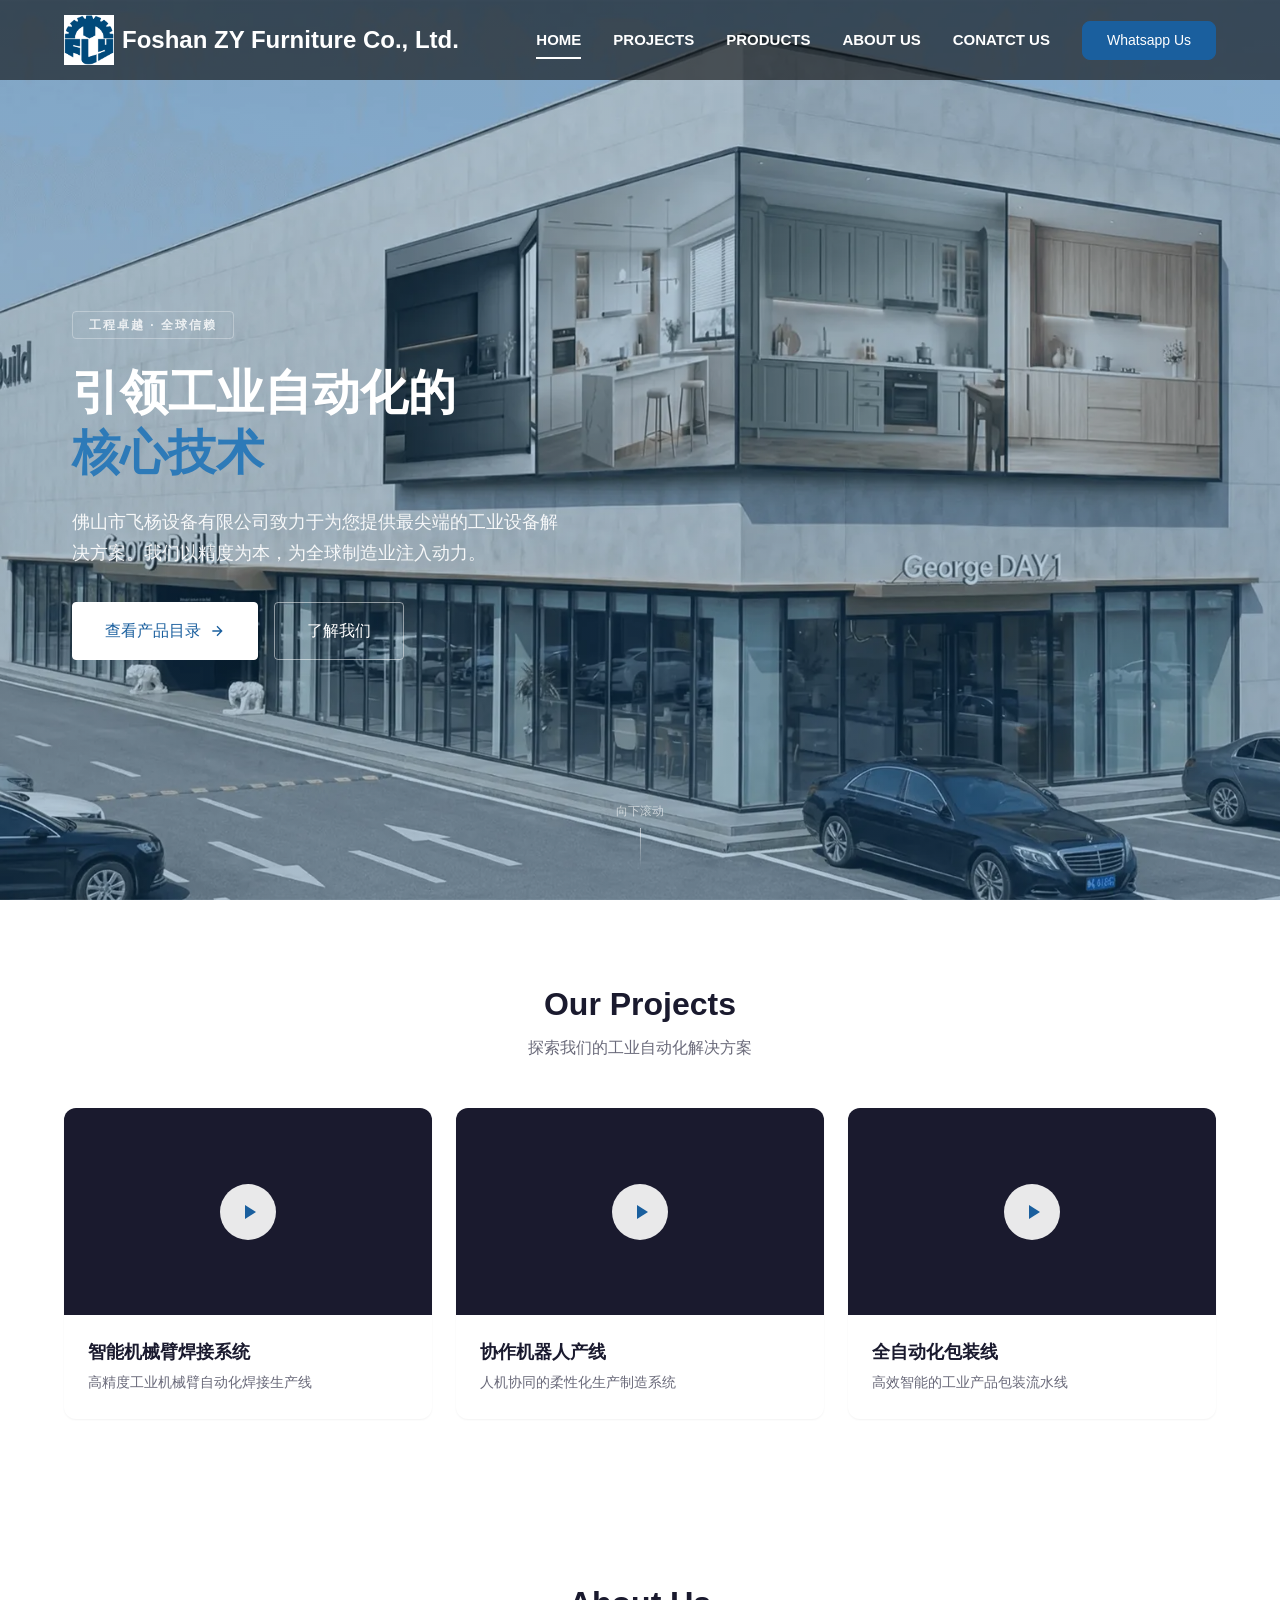
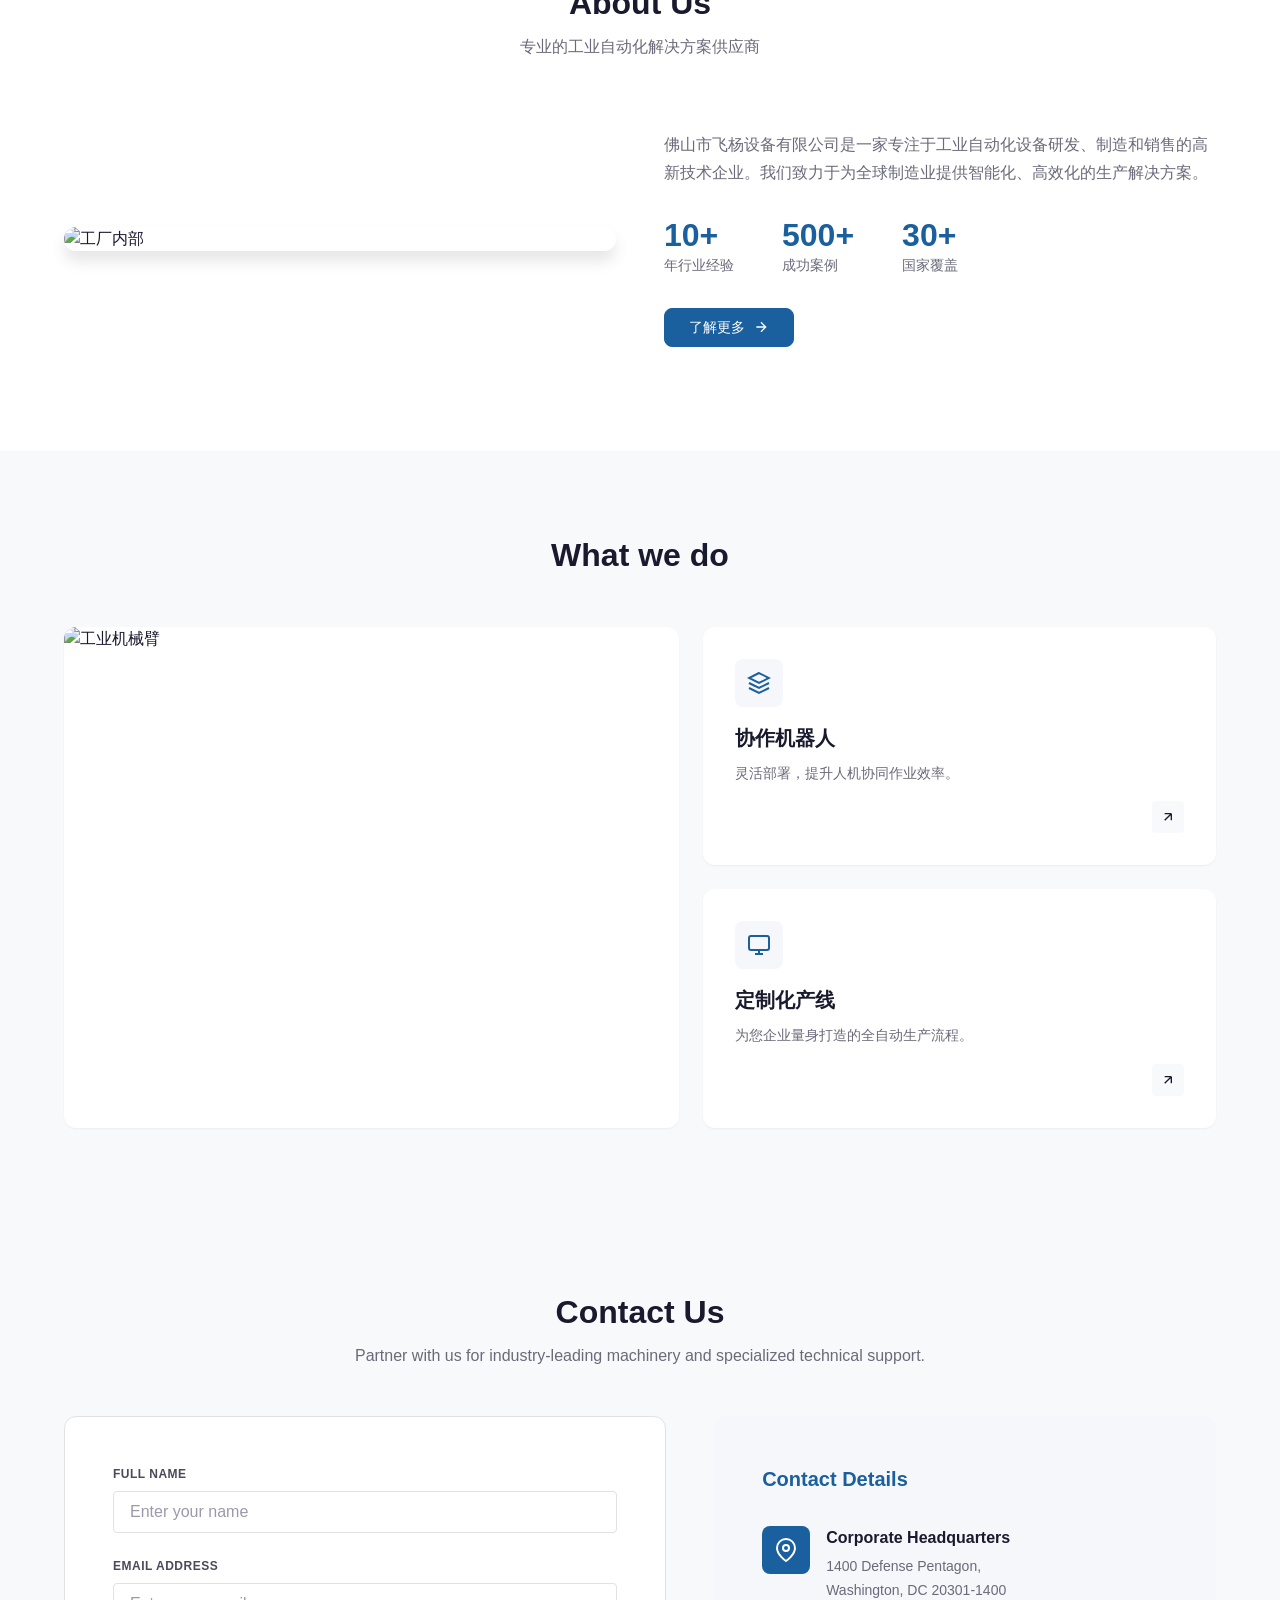
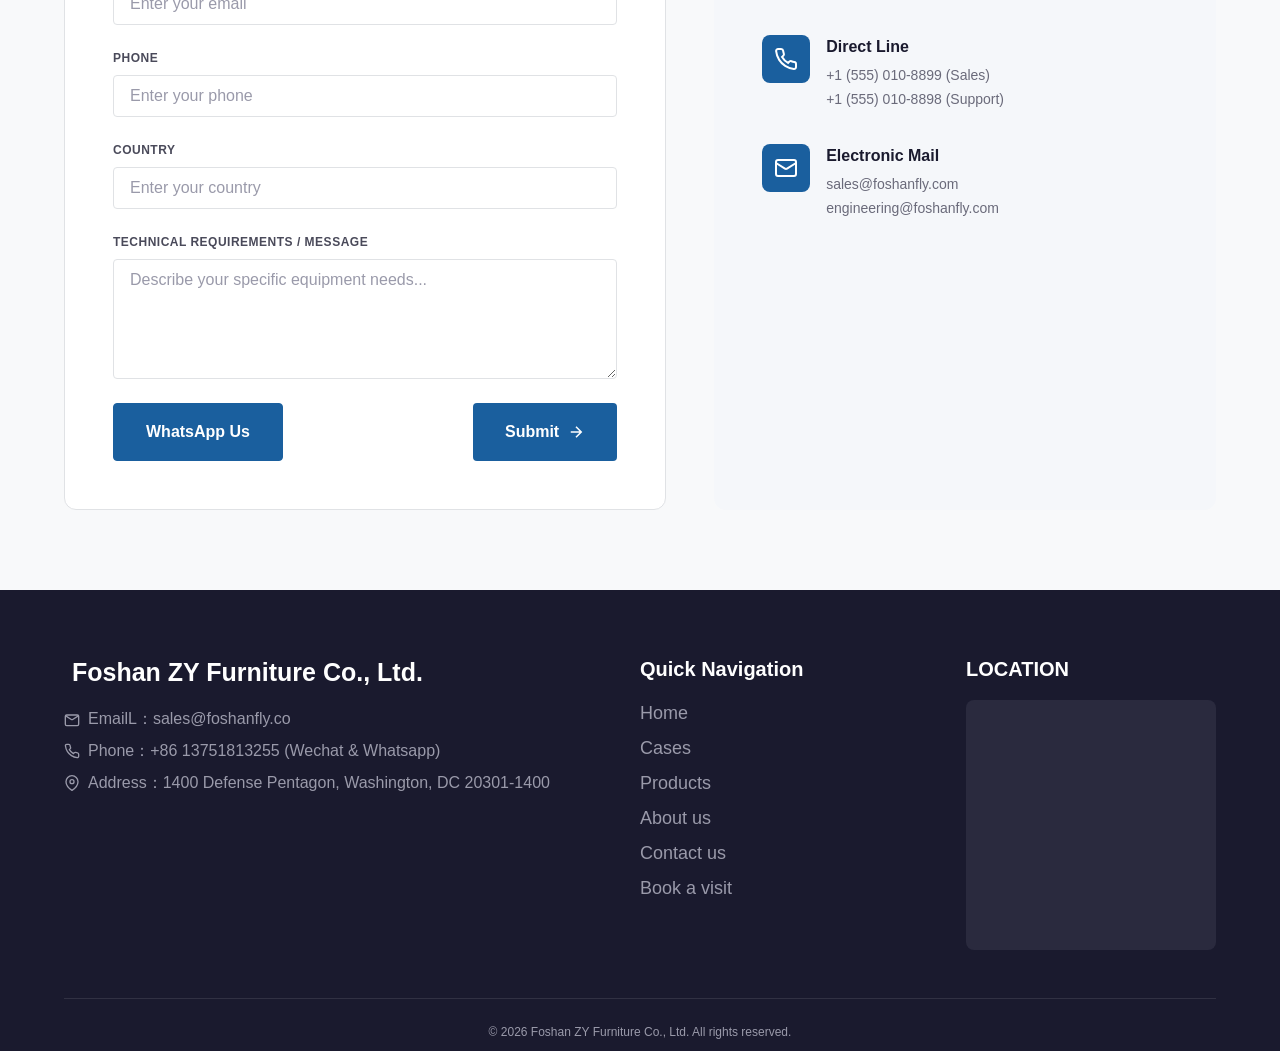
==== commit ab7ba049: "新增联系弹窗" ====
--- a/index.html
+++ b/index.html
@@ -26,7 +26,7 @@
     <header class="navbar">
         <div class="container navbar-container">
             <!-- 品牌Logo -->
-            <a href="./index.html" class="navbar-brand">
+            <a href="#" class="navbar-brand">
                 <!-- Logo图标：使用SVG内联，确保快速加载 -->
                 <!-- <svg width="40" height="40" viewBox="0 0 40 40" fill="none" src="./static/images/logo.png">
                     <rect width="40" height="40" rx="4" fill="#1a5f9e"/>
--- a/css/common.css
+++ b/css/common.css
@@ -501,16 +501,14 @@
     color: white;
     padding: var(--space-sm) 0;
     position: relative;
-
-    justify-content: center;
-    
+    justify-content: center;    
     /* font-weight: bold; */
 }
 
-.navbar-nav a:hover,
+/* .navbar-nav a:hover,
 .navbar-nav a.active {
     /* 鼠标滑过和选中时字体颜色不变 */
-}
+/* } */
 
 .navbar-nav a:hover::after,
 .navbar-nav a.active::after {
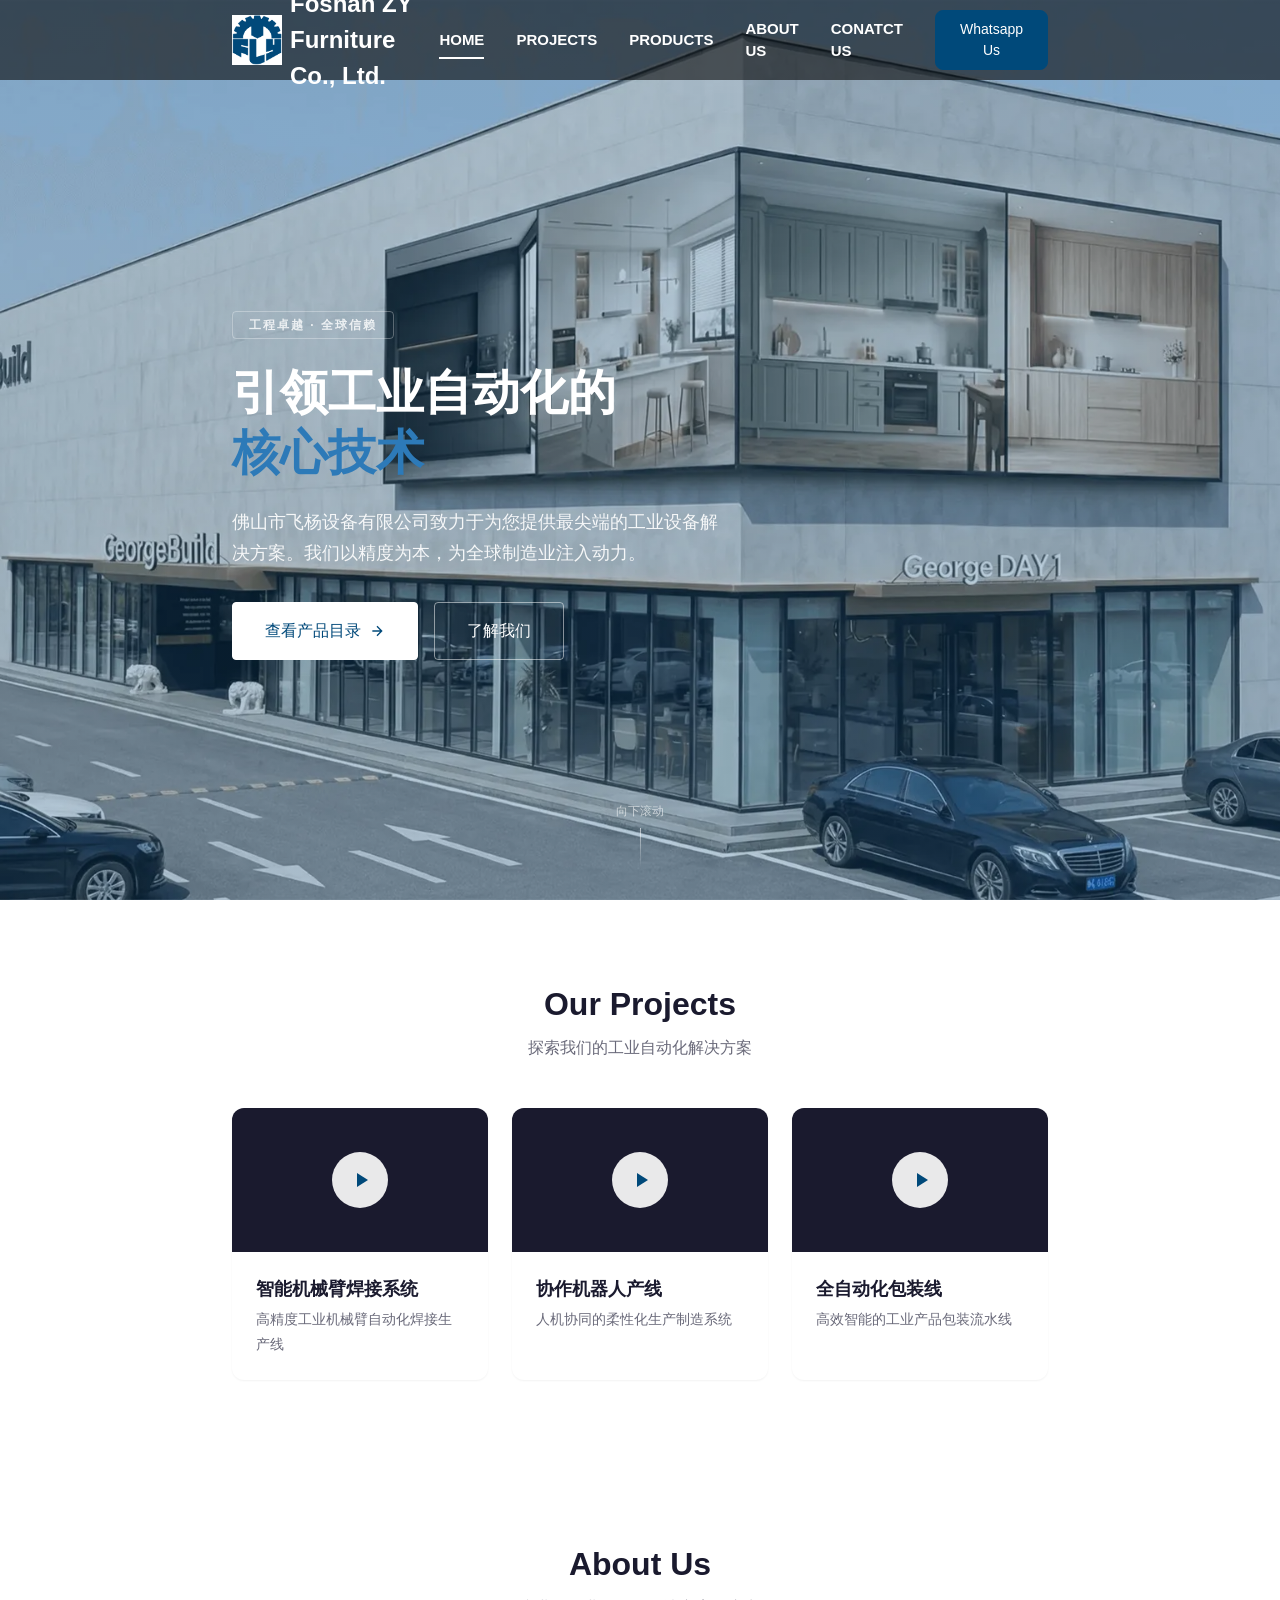
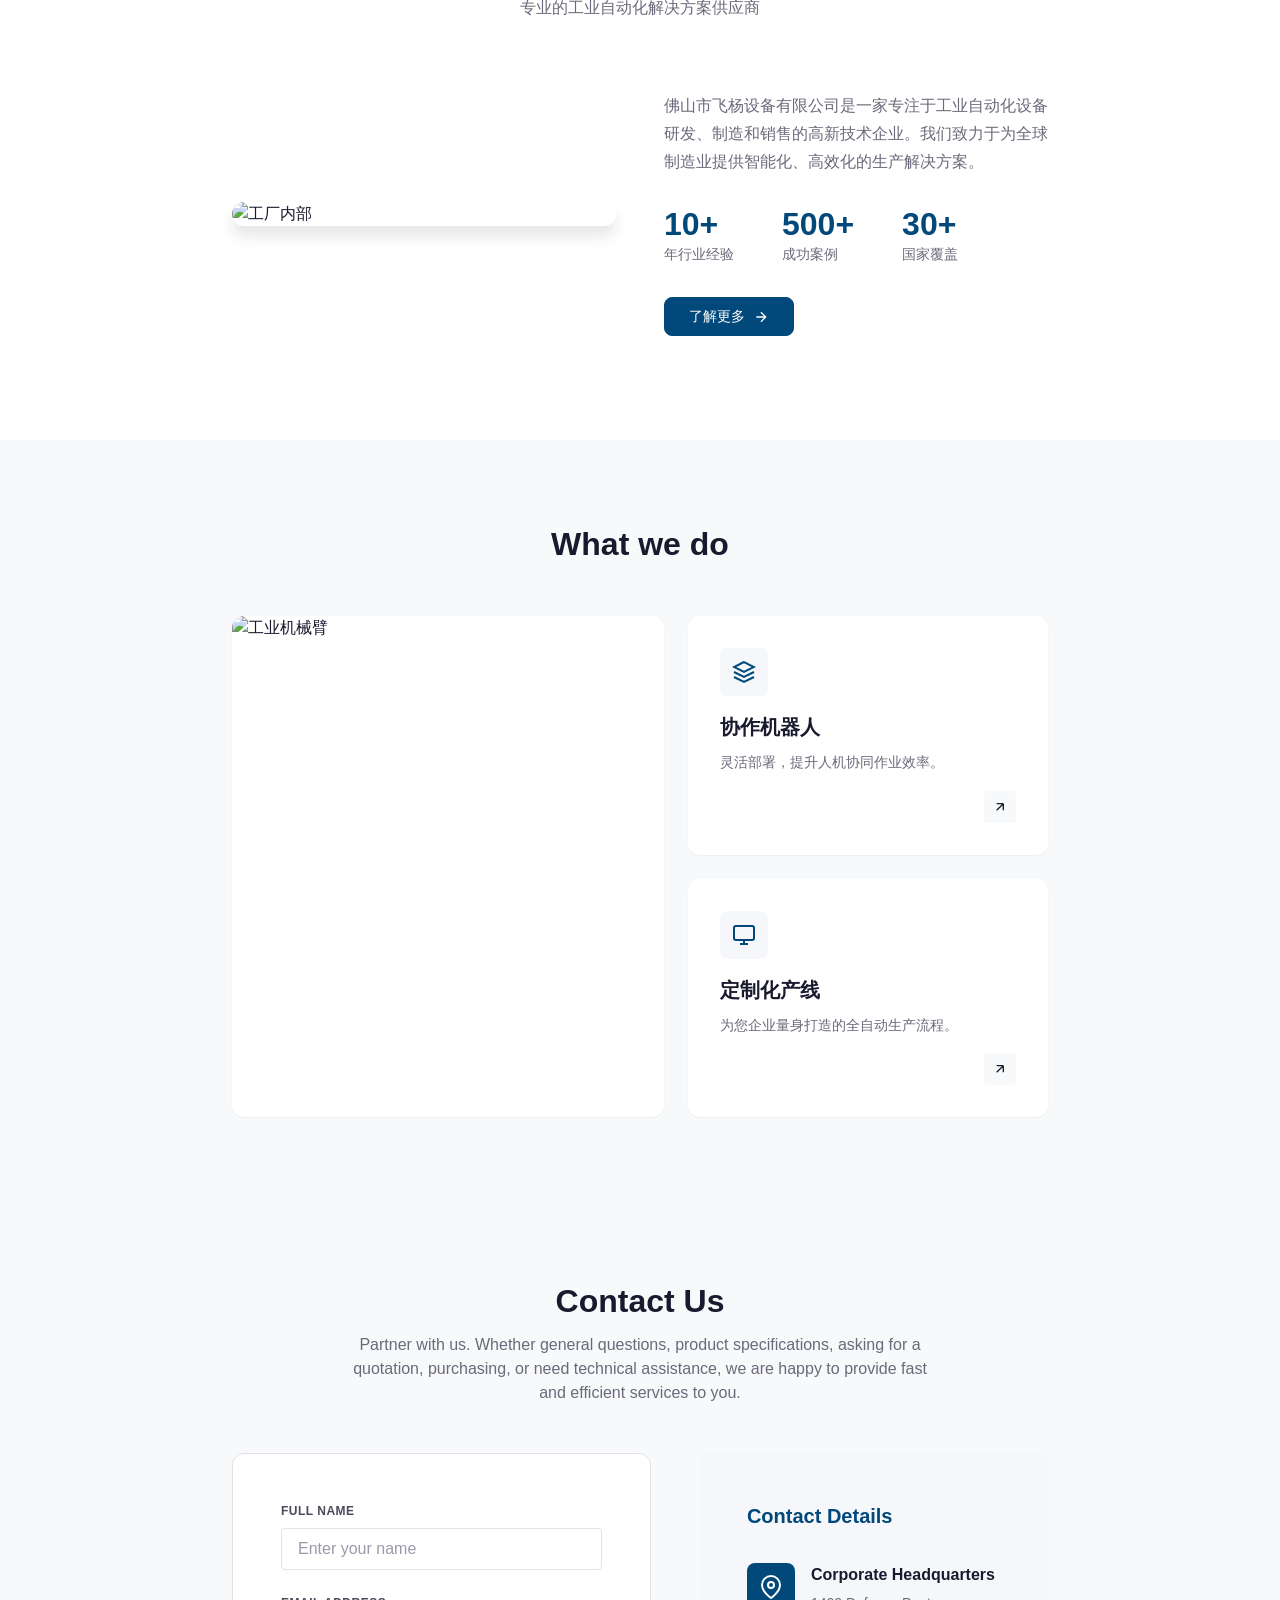
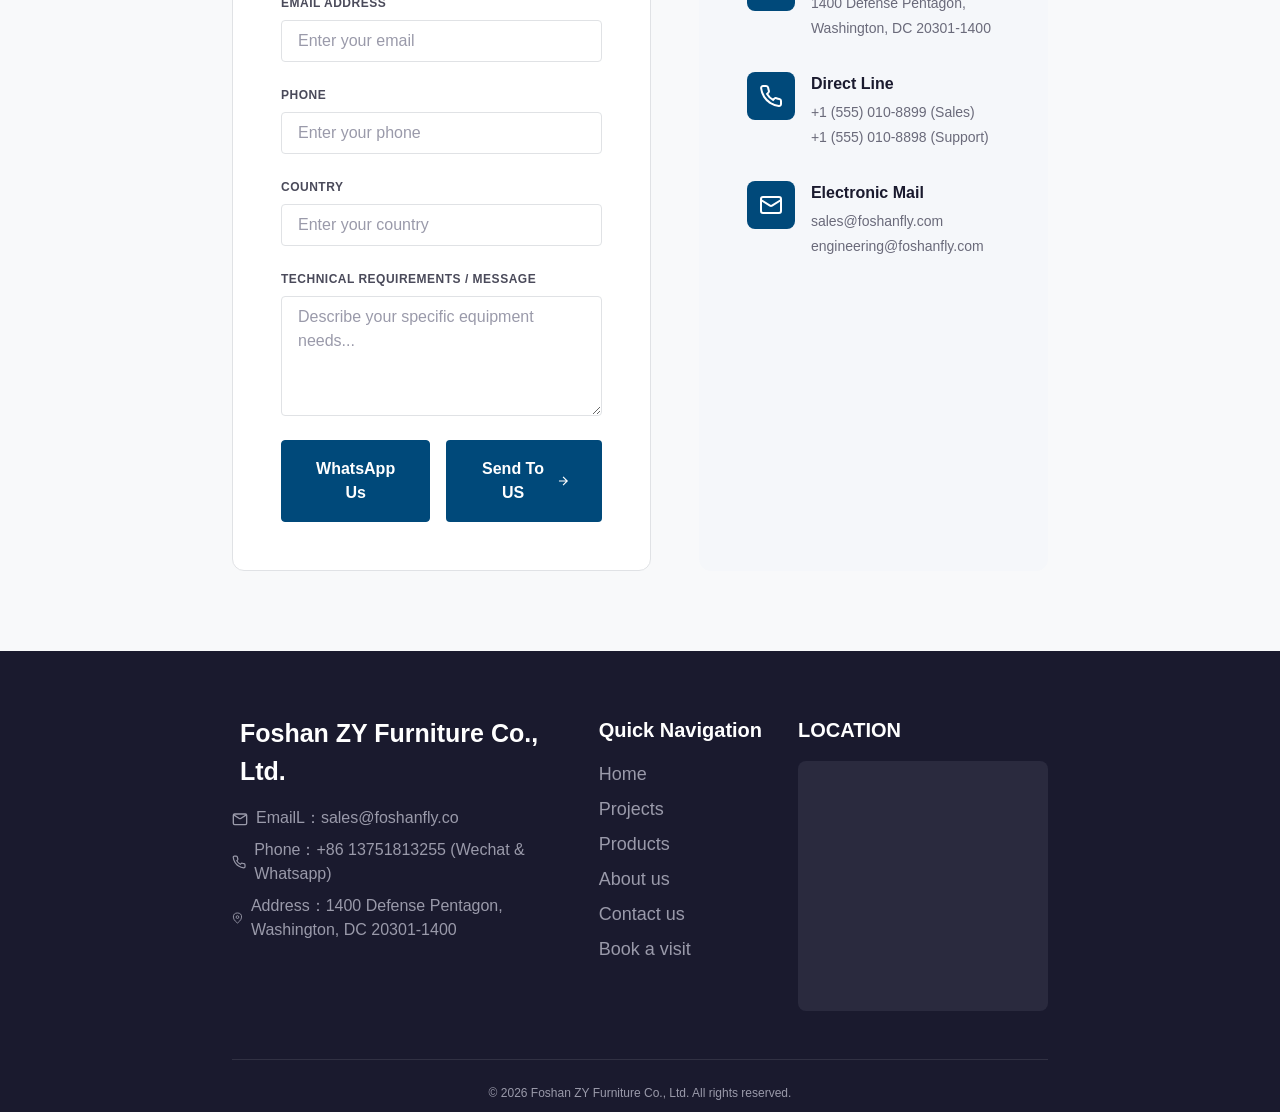
==== commit 2440b70c: "版本升级至1.2" ====
--- a/index.html
+++ b/index.html
@@ -297,7 +297,7 @@
             <div class="container">
                 <header class="contact-header">
                     <h2 class="contact-title">Contact Us</h2>
-                    <p class="contact-subtitle">Partner with us for industry-leading machinery and specialized technical support.</p>
+                    <p class="contact-subtitle">Partner with us. Whether general questions, product specifications, asking for a quotation, purchasing, or need technical assistance, we are happy to provide fast and efficient services to you.</p>
                 </header>
                 
                 <div class="contact-grid">
@@ -329,7 +329,7 @@
                                     WhatsApp Us
                                 </button>
                                 <button type="submit" class="submit-btn">
-                                    Submit
+                                    Send To US
                                     <svg width="18" height="18" viewBox="0 0 24 24" fill="none" stroke="currentColor" stroke-width="2">
                                         <path d="M5 12h14M12 5l7 7-7 7"/>
                                     </svg>
@@ -437,29 +437,6 @@
                             </div>
                         </div>
                     </div>
-                    <!-- 二维码 -->
-                    <!-- <div class="footer-qr">
-                        <div class="footer-qr-item">
-                            <div style="width: 80px; height: 80px; background: white; border-radius: 4px; display: flex; align-items: center; justify-content: center;">
-                                <svg width="40" height="40" viewBox="0 0 24 24" fill="none" stroke="#1a1a2e" stroke-width="1.5">
-                                    <rect x="3" y="3" width="7" height="7"/>
-                                    <rect x="14" y="3" width="7" height="7"/>
-                                    <rect x="14" y="14" width="7" height="7"/>
-                                    <rect x="3" y="14" width="7" height="7"/>
-                                </svg>
-                            </div>
-                            <span>微信二维码</span>
-                        </div>
-                        <div class="footer-qr-item">
-                            <div style="width: 80px; height: 80px; background: white; border-radius: 4px; display: flex; align-items: center; justify-content: center;">
-                                <svg width="40" height="40" viewBox="0 0 24 24" fill="none" stroke="#1a1a2e" stroke-width="1.5">
-                                    <path d="M4 19.5A2.5 2.5 0 0 1 6.5 17H20"/>
-                                    <path d="M6.5 2H20v20H6.5A2.5 2.5 0 0 1 4 19.5v-15A2.5 2.5 0 0 1 6.5 2z"/>
-                                </svg>
-                            </div>
-                            <span>产品目录</span>
-                        </div>
-                    </div> -->
                 </div>
                 
                 <!-- 快速导航列 -->
@@ -467,7 +444,7 @@
                     <h4 class="footer-title">Quick Navigation</h4>
                     <nav class="footer-links">
                         <a href="./index.html">Home</a>
-                        <a href="./pages/cases.html">Cases</a>
+                        <a href="./pages/cases.html">Projects</a>
                         <a href="./pages/products.html">Products</a>
                         <a href="./pages/about.html">About us</a>
                         <a href="./pages/contact.html">Contact us</a>
@@ -516,7 +493,7 @@
     <!-- 公共JavaScript：导航栏、移动端菜单、滚动效果等 -->
     <script src="./js/common.js"></script>
     <!-- 首页特有JavaScript -->
-    <script src="./js/home.js"></script>
+    <script src="./js/index.js"></script>
     <script type="text/javascript" src="https://cdn.jsdelivr.net/npm/@emailjs/browser@4/dist/email.min.js"></script>
     
 </body>
--- a/css/common.css
+++ b/css/common.css
@@ -15,8 +15,8 @@
  */
 :root {
     /* 主色调 - 品牌蓝色 */
-    --primary-color: #1a5f9e;
-    --primary-dark: #124a7d;
+    --primary-color: #00497a;
+    --primary-dark: #003e68;
     --primary-light: #2d7ab8;
     
     /* 辅助色 */
@@ -172,9 +172,9 @@
 /* 容器 */
 .container {
     width: 100%;
-    max-width: var(--container-max);
+    max-width: 100%;
     margin: 0 auto;
-    padding: 0 var(--space-lg);
+    padding: 0 calc(20% - 24px);
 }
 
 .container-narrow {
@@ -721,6 +721,13 @@
     }
 }
 
+/* 平板设备 (小于 992px) */
+@media (max-width: 991px) {
+    .container {
+        padding: 0 calc(10% - 12px);
+    }
+}
+
 /* 移动设备 (小于 768px) */
 @media (max-width: 767px) {
     :root {
--- a/css/index.css
+++ b/css/index.css
@@ -24,9 +24,8 @@
 
 .hero-content {
     width: 100%;
-    max-width: var(--container-max);
     margin: 0 auto;
-    padding: var(--space-xl);
+    padding: var(--space-xl) calc(20% - 24px);
     color: var(--bg-white);
 }
 
@@ -579,6 +578,10 @@
 
 /* 平板设备 */
 @media (max-width: 991px) {
+    .hero-content {
+        padding: var(--space-xl) calc(10% - 12px);
+    }
+    
     .hero-title {
         font-size: var(--text-4xl);
     }
@@ -616,6 +619,10 @@
 
 /* 移动设备 */
 @media (max-width: 767px) {
+    .hero-content {
+        padding: var(--space-xl) var(--space-md);
+    }
+    
     .hero {
         min-height: auto;
         padding: calc(70px + var(--space-2xl)) 0 var(--space-2xl);
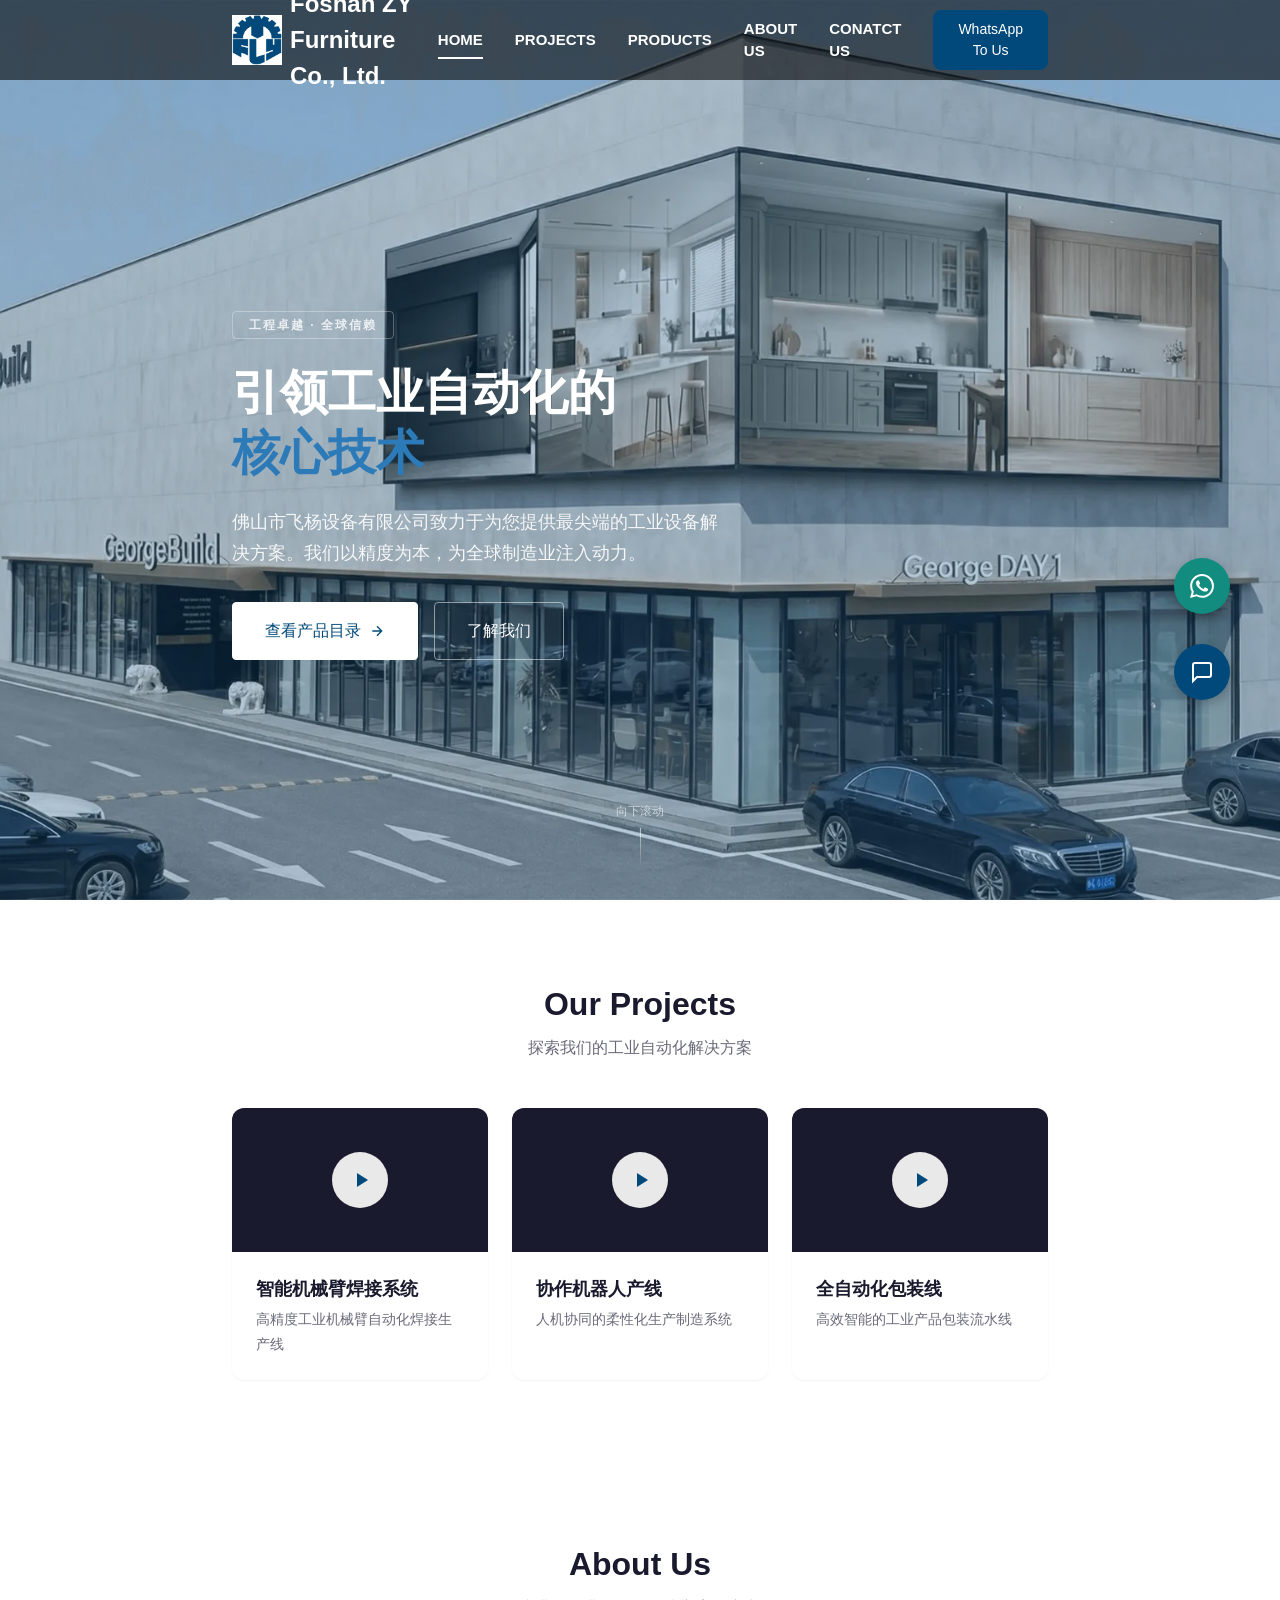
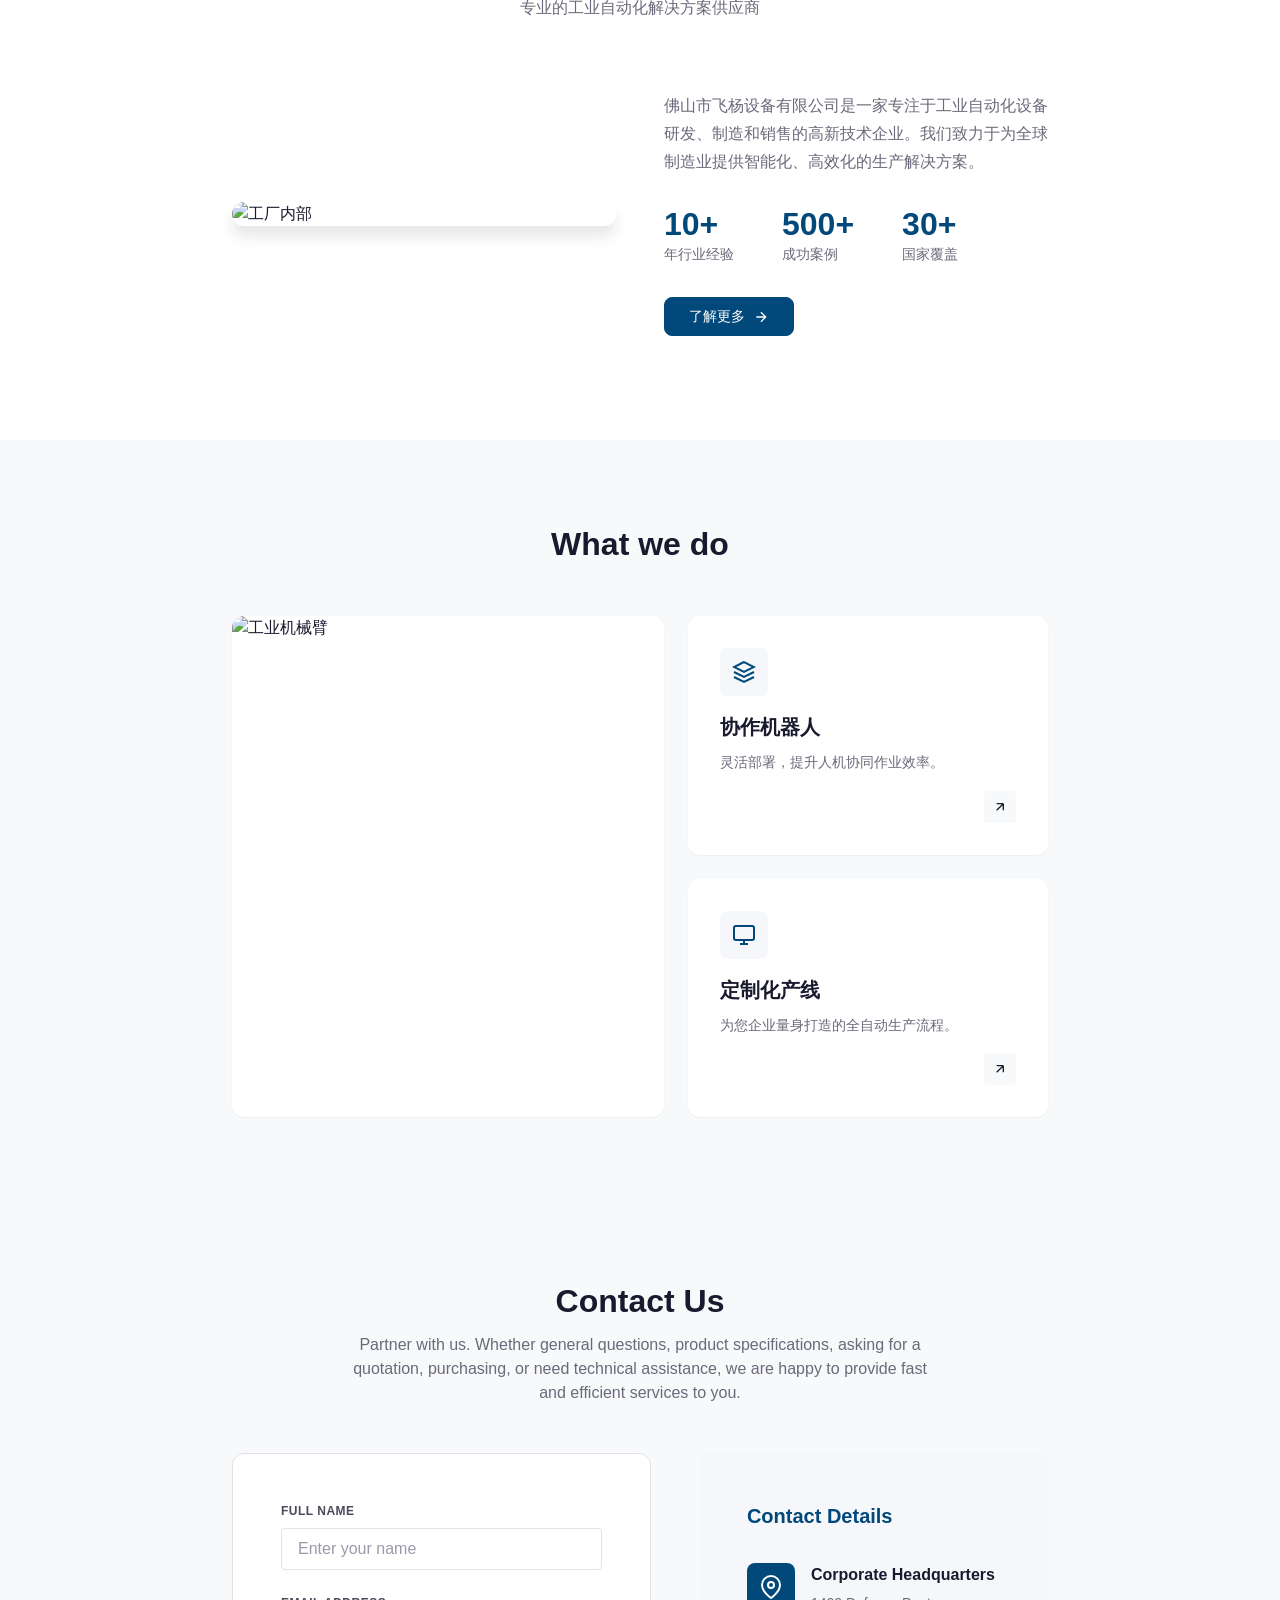
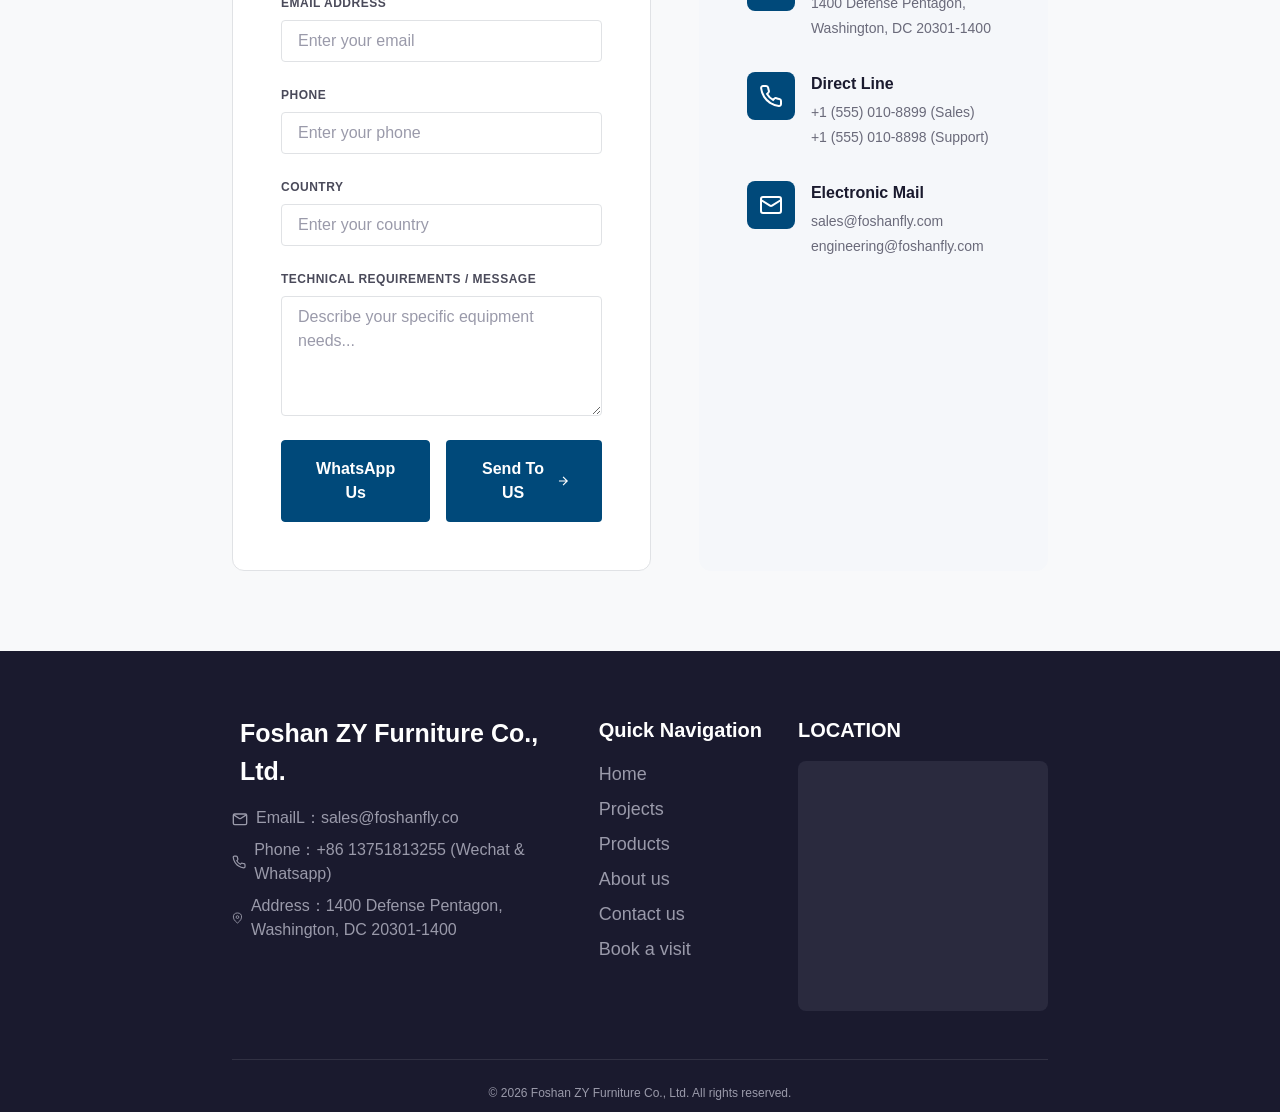
==== commit 90295c23: "增加悬浮按钮，版本升级到1.3" ====
--- a/index.html
+++ b/index.html
@@ -50,7 +50,7 @@
                 <a href="./pages/products.html">PRODUCTS</a>
                 <a href="./pages/about.html">ABOUT US</a>
                 <a href="./pages/contact.html">CONATCT US</a>
-                <button class="btn btn-primary" onclick="toWhatsApp()">Whatsapp Us</button>
+                <button class="btn btn-primary" onclick="toWhatsApp()">WhatsApp To Us</button>
             </nav>
         </div>
     </header>
--- a/css/common.css
+++ b/css/common.css
@@ -896,16 +896,411 @@
 }
 
 /* 多行文字截断 */
-.line-clamp-2 {
-    display: -webkit-box;
-    -webkit-line-clamp: 2;
-    -webkit-box-orient: vertical;
-    overflow: hidden;
-}
-
 .line-clamp-3 {
     display: -webkit-box;
     -webkit-line-clamp: 3;
     -webkit-box-orient: vertical;
     overflow: hidden;
 }
+
+/* ============================================
+ * 11. 固定浮动按钮
+ * ============================================
+ */
+.floating-buttons {
+    position: fixed;
+    bottom: 200px;
+    right: 50px;
+    display: flex;
+    flex-direction: column;
+    gap: 30px;
+    z-index: 999;
+}
+
+.floating-btn {
+    width: 56px;
+    height: 56px;
+    border-radius: 50%;
+    display: flex;
+    align-items: center;
+    justify-content: center;
+    cursor: pointer;
+    border: none;
+    box-shadow: 0 4px 12px rgba(0, 0, 0, 0.25);
+    transition: all var(--transition-fast);
+}
+
+.floating-btn:hover {
+    transform: translateY(-4px);
+    box-shadow: 0 6px 16px rgba(0, 0, 0, 0.2);
+}
+
+.floating-btn svg {
+    width: 24px;
+    height: 24px;
+}
+
+.floating-btn-whatsapp {
+    background-color: #128c7e;
+    color: white;
+}
+
+.floating-btn-whatsapp:hover {
+    background-color: #0b5c52;
+}
+
+.floating-btn-form {
+    background-color: var(--primary-color);
+    color: white;
+}
+
+.floating-btn-form:hover {
+    background-color: var(--primary-dark);
+}
+
+/* 移动端适配 */
+@media (max-width: 767px) {
+    .floating-buttons {
+        bottom: 16px;
+        right: 16px;
+    }
+
+    .floating-btn {
+        width: 48px;
+        height: 48px;
+    }
+
+    .floating-btn svg {
+        width: 20px;
+        height: 20px;
+    }
+}
+
+/* 浮动按钮提示 */
+.floating-btn-wrapper {
+    position: relative;
+}
+
+.floating-btn-tooltip {
+    position: absolute;
+    right: calc(100% + 12px);
+    top: 50%;
+    transform: translateY(-50%);
+    background-color: var(--text-dark);
+    color: white;
+    padding: 8px 12px;
+    border-radius: 6px;
+    font-size: 13px;
+    white-space: nowrap;
+    opacity: 0;
+    visibility: hidden;
+    transition: all var(--transition-fast);
+    pointer-events: none;
+    box-shadow: 0 2px 8px rgba(0, 0, 0, 0.15);
+}
+
+.floating-btn-tooltip::after {
+    content: '';
+    position: absolute;
+    right: -6px;
+    top: 50%;
+    transform: translateY(-50%);
+    border: 6px solid transparent;
+    border-left-color: var(--text-dark);
+}
+
+.floating-btn-wrapper:hover .floating-btn-tooltip {
+    opacity: 1;
+    visibility: visible;
+}
+
+/* ============================================
+ * 12. 弹窗样式
+ * ============================================
+ */
+.modal-overlay {
+    position: fixed;
+    inset: 0;
+    background-color: rgba(0, 0, 0, 0.7);
+    display: flex;
+    align-items: center;
+    justify-content: center;
+    z-index: 1000;
+    opacity: 0;
+    visibility: hidden;
+    transition: opacity var(--transition-normal), visibility var(--transition-normal);
+}
+
+.modal-overlay.active {
+    opacity: 1;
+    visibility: visible;
+}
+
+.modal-overlay.active .modal-container {
+    transform: scale(1) translateY(0);
+    opacity: 1;
+}
+
+.modal-container {
+    position: relative;
+    width: 90%;
+    max-width: 1000px;
+    max-height: 90vh;
+    background-color: var(--bg-white);
+    border-radius: var(--radius-lg);
+    overflow: hidden;
+    transform: scale(0.95) translateY(20px);
+    opacity: 0;
+    transition: transform var(--transition-normal), opacity var(--transition-normal);
+}
+
+.modal-close {
+    position: absolute;
+    top: var(--space-lg);
+    right: var(--space-lg);
+    width: 40px;
+    height: 40px;
+    display: flex;
+    align-items: center;
+    justify-content: center;
+    background-color: rgba(0, 0, 0, 0.1);
+    border: none;
+    border-radius: 50%;
+    color: var(--text-dark);
+    cursor: pointer;
+    z-index: 10;
+    transition: background-color var(--transition-fast);
+}
+
+.modal-close:hover {
+    background-color: rgba(0, 0, 0, 0.2);
+}
+
+.modal-close svg {
+    width: 18px;
+    height: 18px;
+}
+
+.modal-content {
+    display: grid;
+    grid-template-columns: 1fr 1fr;
+    gap: 0;
+}
+
+/* 左侧信息区域 */
+.modal-left {
+    background: linear-gradient(135deg, #0f172a 0%, #1e293b 100%);
+    padding: var(--space-3xl);
+    color: var(--bg-white);
+    display: flex;
+    flex-direction: column;
+}
+
+.modal-brand {
+    display: flex;
+    align-items: center;
+    gap: var(--space-sm);
+    margin-bottom: var(--space-2xl);
+}
+
+.modal-brand img {
+    width: 48px;
+    height: 48px;
+}
+
+.modal-brand span {
+    font-size: var(--text-lg);
+    font-weight: 600;
+}
+
+.modal-title {
+    font-size: var(--text-2xl);
+    font-weight: 700;
+    margin-bottom: var(--space-lg);
+    line-height: var(--leading-tight);
+}
+
+.modal-description {
+    font-size: var(--text-sm);
+    line-height: var(--leading-relaxed);
+    opacity: 0.9;
+    margin-bottom: var(--space-md);
+}
+
+.modal-contact-info {
+    margin-top: auto;
+}
+
+.modal-whatsapp-btn {
+    display: inline-flex;
+    align-items: center;
+    gap: var(--space-sm);
+    padding: var(--space-md) var(--space-lg);
+    background-color: #128c7e;
+    color: white;
+    border: none;
+    border-radius: var(--radius-sm);
+    font-size: var(--text-sm);
+    font-weight: 600;
+    cursor: pointer;
+    margin-bottom: var(--space-xl);
+    transition: background-color var(--transition-fast);
+}
+
+.modal-whatsapp-btn:hover {
+    background-color: #0b5c52;
+}
+
+.modal-whatsapp-btn svg {
+    width: 18px;
+    height: 18px;
+}
+
+.modal-contact-list {
+    display: flex;
+    flex-direction: column;
+    gap: var(--space-md);
+}
+
+.modal-contact-item {
+    display: flex;
+    align-items: center;
+    gap: var(--space-sm);
+    font-size: var(--text-sm);
+    opacity: 0.8;
+}
+
+.modal-contact-item svg {
+    width: 16px;
+    height: 16px;
+    color: var(--primary-color);
+}
+
+/* 右侧表单区域 */
+.modal-right {
+    padding: var(--space-3xl);
+    background-color: var(--bg-white);
+}
+
+.modal-form {
+    display: flex;
+    flex-direction: column;
+    gap: var(--space-lg);
+}
+
+.modal-form .form-row {
+    display: grid;
+    grid-template-columns: 1fr 1fr;
+    gap: var(--space-md);
+}
+
+.modal-form .form-group {
+    position: relative;
+}
+
+.modal-form .form-input {
+    width: 100%;
+    padding: var(--space-md) var(--space-md) var(--space-md) calc(var(--space-md) + 32px);
+    font-size: var(--text-sm);
+    border: none;
+    border-bottom: 2px solid #e2e8f0;
+    border-radius: 0;
+    background-color: transparent;
+    transition: border-color var(--transition-fast);
+}
+
+.modal-form .form-input:focus {
+    outline: none;
+    border-color: var(--primary-color);
+    box-shadow: none;
+}
+
+.modal-form .form-input::placeholder {
+    color: var(--text-muted);
+}
+
+.modal-form .input-icon {
+    position: absolute;
+    left: 0;
+    top: 50%;
+    transform: translateY(-50%);
+    color: var(--text-muted);
+}
+
+.modal-form .input-icon svg {
+    width: 18px;
+    height: 18px;
+}
+
+.modal-form .form-textarea {
+    width: 100%;
+    padding: var(--space-md);
+    font-size: var(--text-sm);
+    border: 2px solid #e2e8f0;
+    border-radius: var(--radius-sm);
+    background-color: transparent;
+    resize: vertical;
+    min-height: 200px;
+    font-family: inherit;
+    transition: border-color var(--transition-fast);
+}
+
+.modal-form .form-textarea:focus {
+    outline: none;
+    border-color: var(--primary-color);
+}
+
+.modal-form .form-textarea::placeholder {
+    color: var(--text-muted);
+}
+
+.modal-submit-btn {
+    display: flex;
+    align-items: center;
+    justify-content: center;
+    gap: var(--space-sm);
+    padding: var(--space-md) var(--space-xl);
+    background-color: var(--primary-color);
+    color: var(--bg-white);
+    border: none;
+    border-radius: var(--radius-sm);
+    font-size: var(--text-base);
+    font-weight: 600;
+    cursor: pointer;
+    transition: background-color var(--transition-fast);
+}
+
+.modal-submit-btn:hover {
+    background-color: var(--primary-dark);
+}
+
+.modal-submit-btn svg {
+    width: 18px;
+    height: 18px;
+}
+
+/* 弹窗响应式设计 */
+@media (max-width: 767px) {
+    .modal-content {
+        grid-template-columns: 1fr;
+    }
+
+    .modal-left {
+        padding: var(--space-xl);
+    }
+
+    .modal-right {
+        padding: var(--space-xl);
+    }
+
+    .modal-title {
+        font-size: var(--text-xl);
+    }
+}
+
+.line-clamp-3 {
+    display: -webkit-box;
+    -webkit-line-clamp: 3;
+    -webkit-box-orient: vertical;
+    overflow: hidden;
+}
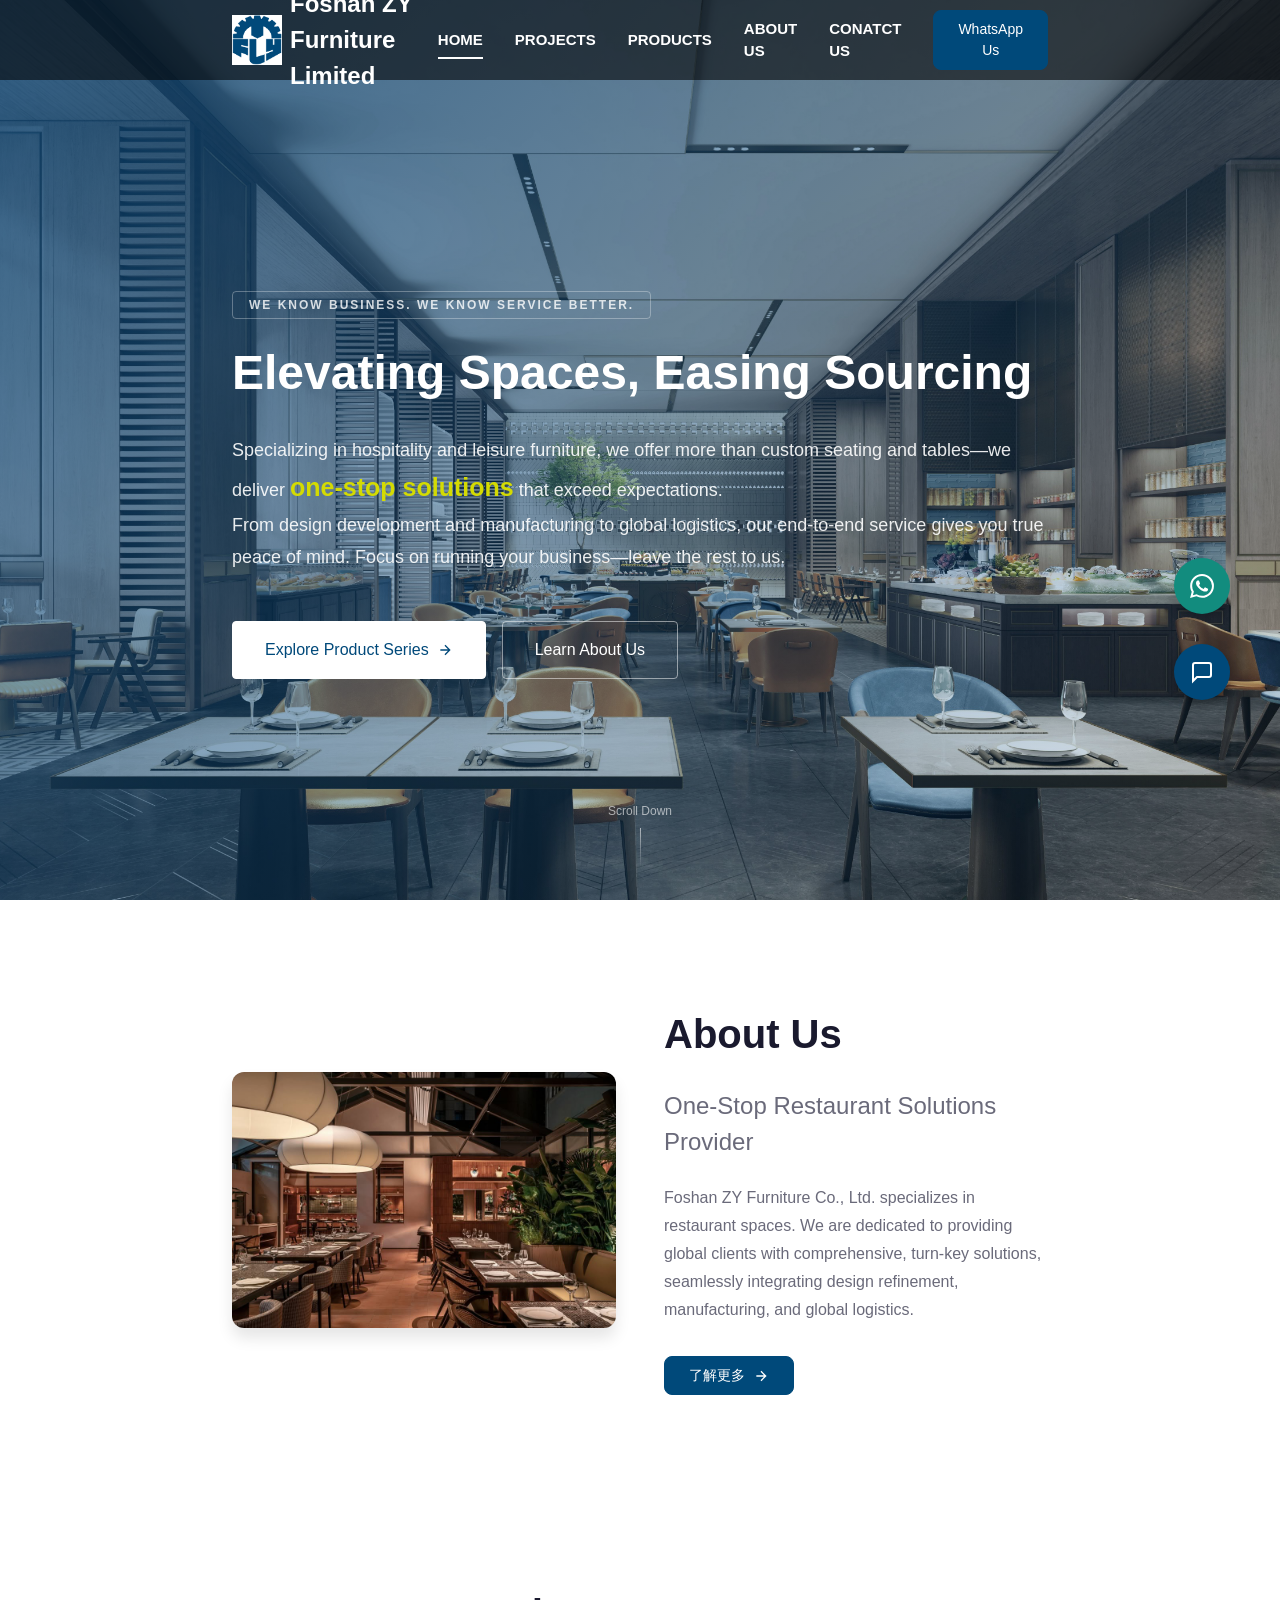
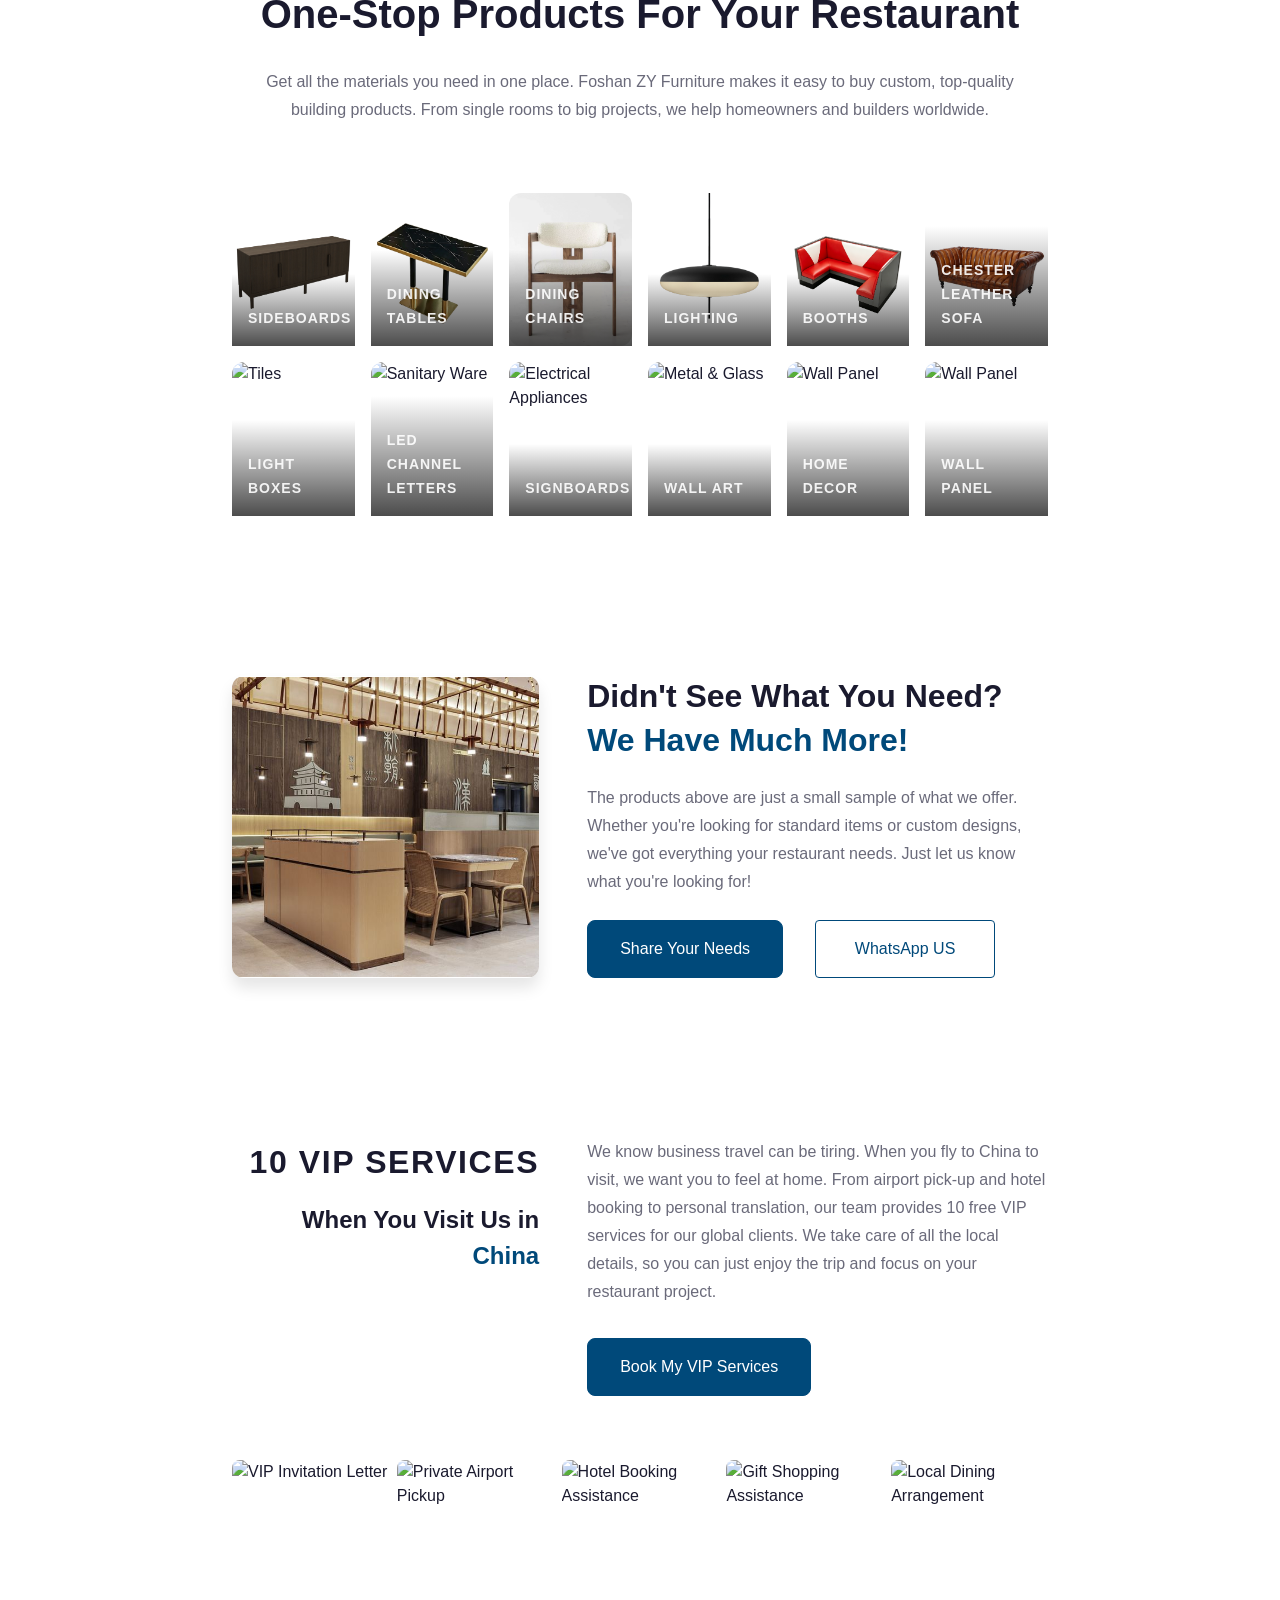
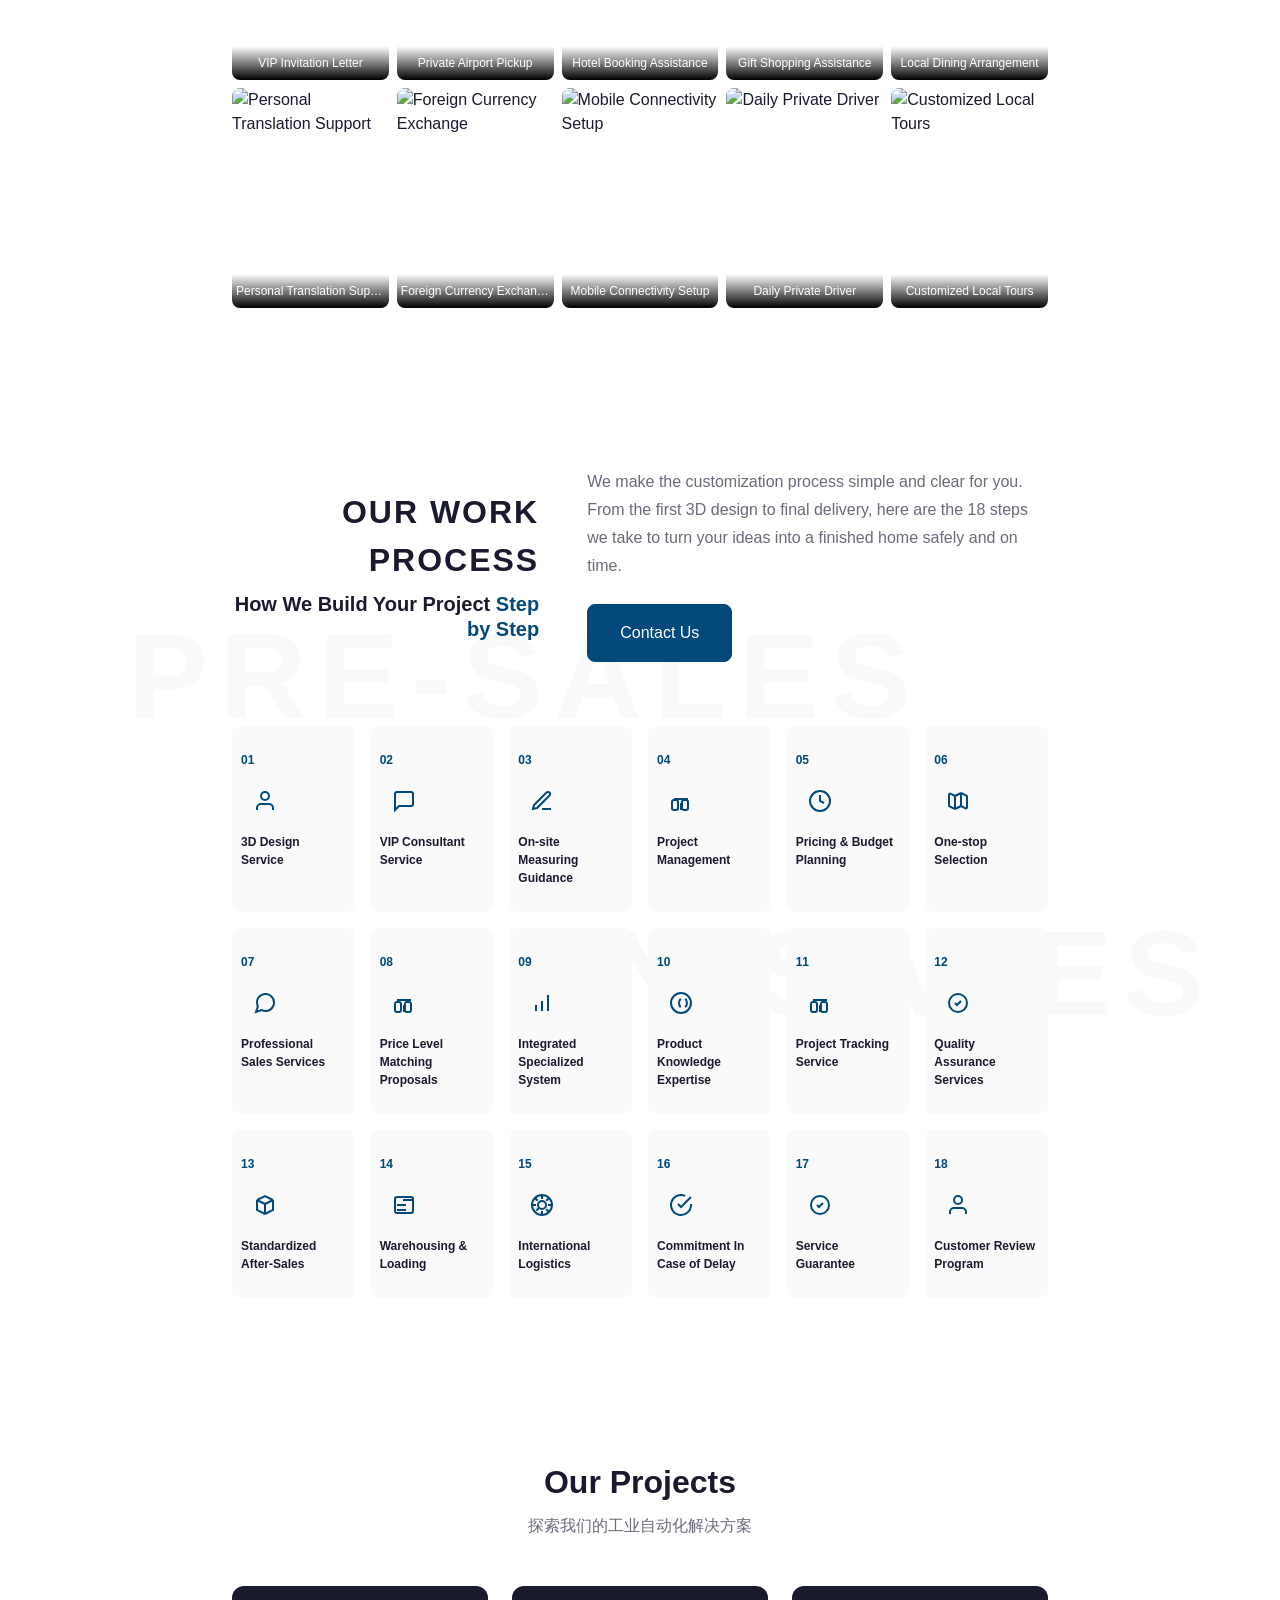
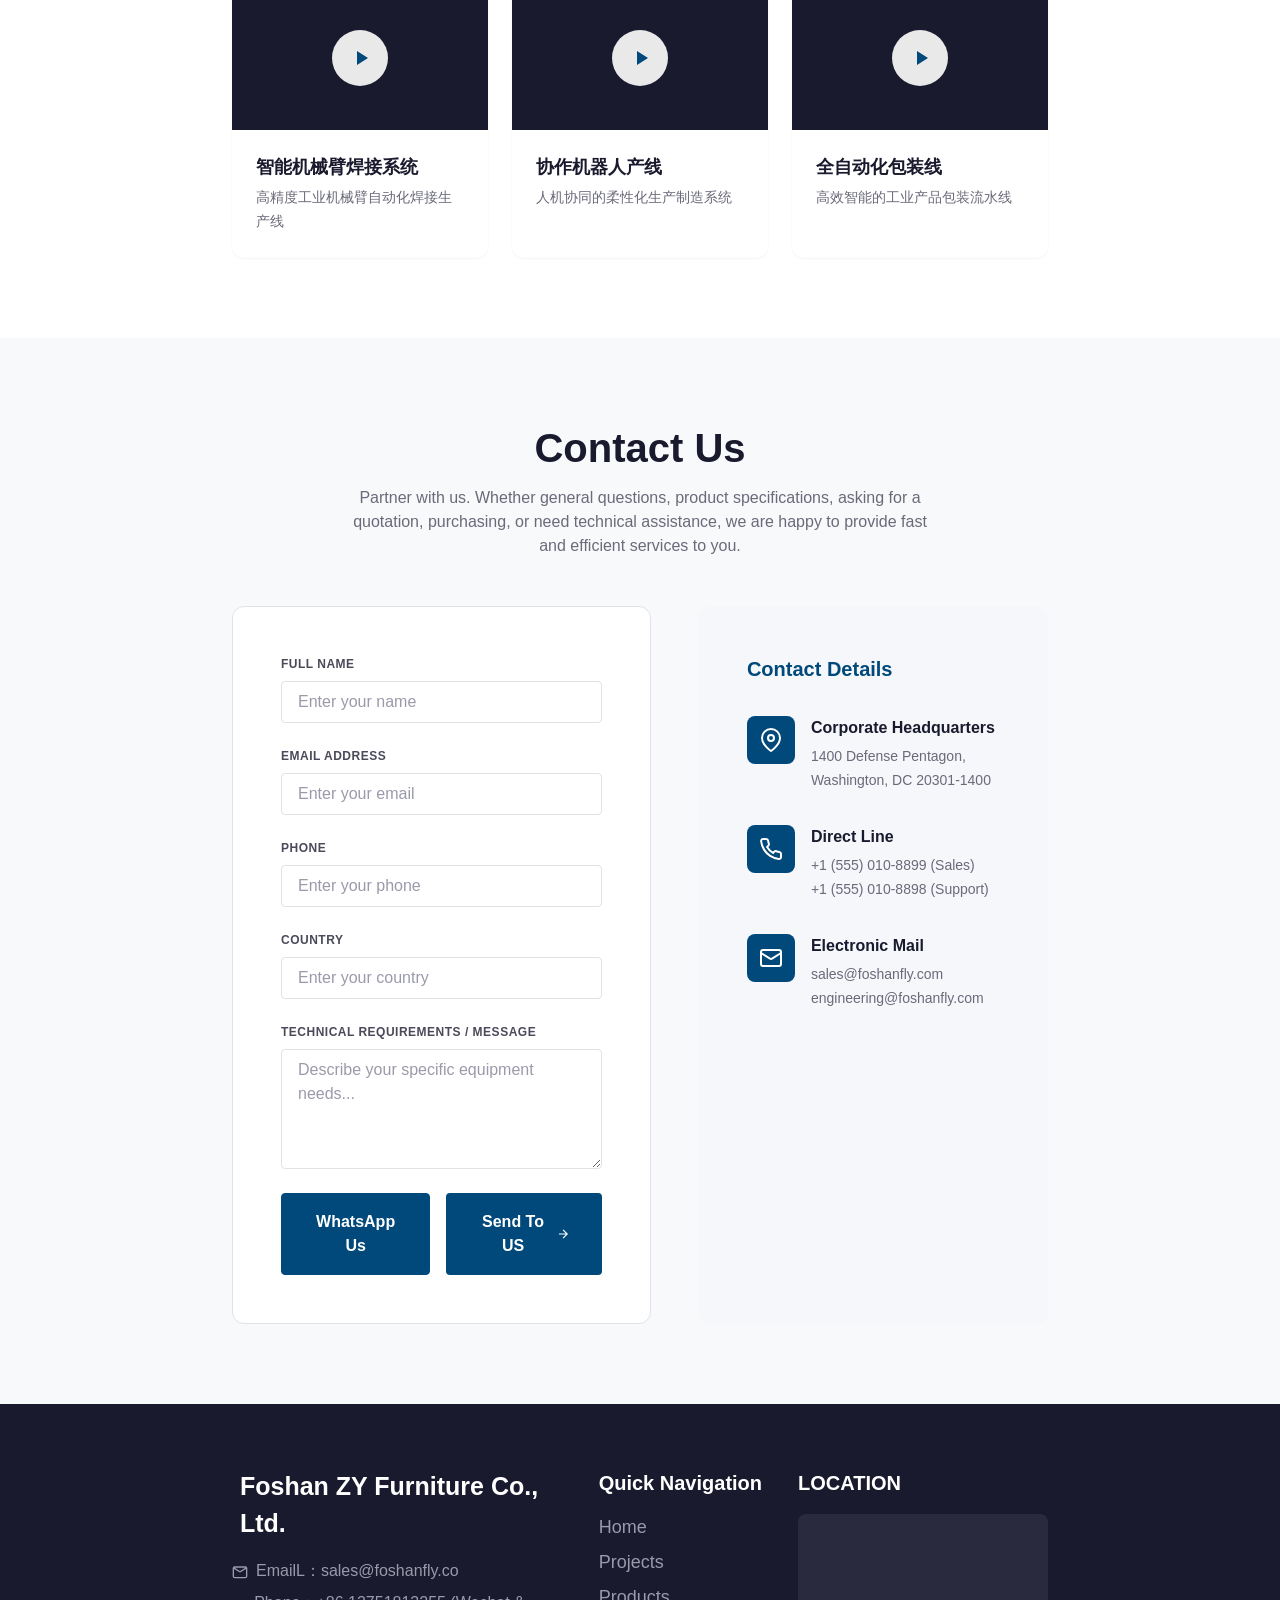
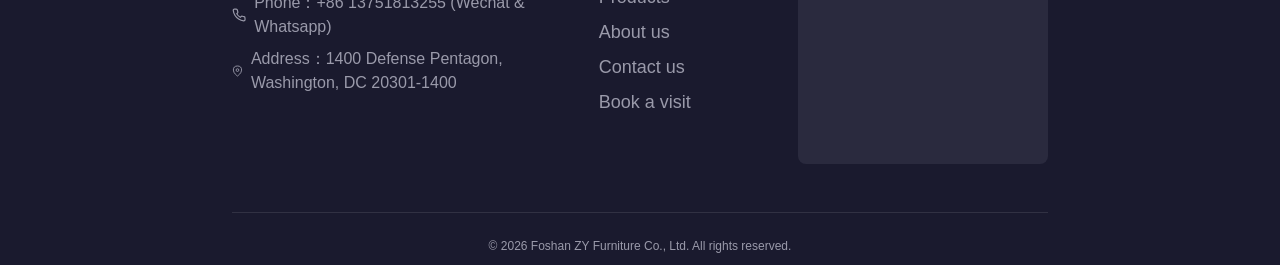
==== commit a5d4c10d: "新增内容" ====
--- a/index.html
+++ b/index.html
@@ -32,8 +32,8 @@
                     <rect width="40" height="40" rx="4" fill="#1a5f9e"/>
                     <path d="M10 20L20 10L30 20L20 30L10 20Z" fill="white"/>
                 </svg> -->
-                <img src="./static/images/logo1.png" alt="Foshan ZY Furniture Logo"/>
-                <span>Foshan ZY Furniture Co., Ltd.</span>
+                <img src="./static/images/index/logo1.png" alt="Foshan ZY Furniture Logo"/>
+                <span>Foshan ZY Furniture Limited</span>
             </a>
             
             <!-- 移动端菜单切换按钮 -->
@@ -50,7 +50,7 @@
                 <a href="./pages/products.html">PRODUCTS</a>
                 <a href="./pages/about.html">ABOUT US</a>
                 <a href="./pages/contact.html">CONATCT US</a>
-                <button class="btn btn-primary" onclick="toWhatsApp()">WhatsApp To Us</button>
+                <button class="btn btn-primary" onclick="toWhatsApp()">WhatsApp Us</button>
             </nav>
         </div>
     </header>
@@ -68,42 +68,514 @@
         <section class="hero">
             <div class="hero-content">
                 <!-- 小标签 -->
-                <span class="hero-badge">工程卓越 · 全球信赖</span>
+                <span class="hero-badge">We Know Business. We Know Service Better.</span>
                 
                 <!-- 主标题 -->
                 <h1 class="hero-title">
-                    引领工业自动化的<br>
-                    <span>核心技术</span>
+                    Elevating Spaces, Easing Sourcing                 
                 </h1>
                 
                 <!-- 描述文字 -->
                 <p class="hero-description">
-                    佛山市飞杨设备有限公司致力于为您提供最尖端的工业设备解决方案。我们以精度为本，为全球制造业注入动力。
+                    Specializing in hospitality and leisure furniture, we offer more than custom seating and tables—we deliver <span style="color: #d4db02;font-weight: bold; font-size: 25px;">one-stop solutions</span> that exceed expectations.<br/>
+                    From design development and manufacturing to global logistics, our end-to-end service gives you true peace of mind. Focus on running your business—leave the rest to us.
                 </p>
+               
                 
                 <!-- 操作按钮组 -->
                 <div class="hero-actions">
                     <a href="./pages/products.html" class="btn btn-white btn-lg">
-                        查看产品目录
+                        Explore Product Series 
                         <svg width="16" height="16" viewBox="0 0 24 24" fill="none" stroke="currentColor" stroke-width="2">
                             <path d="M5 12h14M12 5l7 7-7 7"/>
                         </svg>
                     </a>
-                    <a href="./pages/about.html" class="btn btn-outline btn-lg" style="color: white; border-color: rgba(255,255,255,0.5);">
-                        了解我们
+                    <a href="./pages/about.html" class="btn btn-outline btn-lg" style="color: white; border-color: rgba(255, 255, 255, 0.5);">
+                        Learn About Us
                     </a>
                 </div>
             </div>
             
             <!-- 滚动提示 -->
             <div class="hero-scroll">
-                <span>向下滚动</span>
+                <span>Scroll Down</span>
             </div>
         </section>
 
-
+        <!-- ============================================
+             About Us 关于我们区域
+             ============================================
+             展示公司基本信息、优势和核心价值观
+             ============================================ -->
+        <section class="about-block">
+            <div class="container">
+                <div class="about-grid">
+                    <!-- 左侧图片 -->
+                    <div class="about-image" data-animate>
+                            <img src="./static/images/index/about us.jpg" alt="工厂内部">
+                        </div>
+                    
+                    <!-- 右侧内容 -->
+                    <div class="about-content" data-animate>
+                        <h2 class="about-title-main">About Us</h2>
+                        <p class="about-subtitle">One-Stop Restaurant Solutions Provider</p>
+                        <p class="about-desc">
+                            Foshan ZY Furniture Co., Ltd. specializes in restaurant spaces. We are dedicated to providing global clients with comprehensive, turn-key solutions, seamlessly integrating design refinement, manufacturing, and global logistics.
+                        </p>
+                        
+                        <a href="./pages/about.html" class="btn btn-primary">
+                            了解更多
+                            <svg width="16" height="16" viewBox="0 0 24 24" fill="none" stroke="currentColor" stroke-width="2">
+                                <path d="M5 12h14M12 5l7 7-7 7"/>
+                            </svg>
+                        </a>
+                    </div>
+                </div>
+            </div>
+        </section>
         
-
+        <!-- ============================================
+             Products Gallery 产品展示区域
+             ============================================
+             展示公司产品分类，点击卡片打开咨询表单
+             ============================================ -->
+        <section class="products-gallery">
+            <div class="container">
+                <header class="products-gallery-header">
+                    <h2 class="products-gallery-title">One-Stop Products For Your Restaurant</h2>
+                    <p class="products-gallery-desc">Get all the materials you need in one place. Foshan ZY Furniture makes it easy to buy custom, top-quality building products. From single rooms to big projects, we help homeowners and builders worldwide.</p>
+                </header>
+                
+                <div class="products-gallery-grid">
+                    <!-- 产品卡片1 -->
+                    <div class="product-card" data-animate onclick="openGlobalModal()">
+                        <img src="/static/images/index/index_product/axo series.png" alt="Cabinets & Wardrobes" loading="lazy">
+                        <div class="product-card-overlay">
+                            <span class="product-card-title">Sideboards</span>
+                        </div>
+                    </div>
+
+                    <!-- 产品卡片2 -->
+                    <div class="product-card" data-animate onclick="openGlobalModal()">
+                        <img src="./static/images/index/index_product/Dining table.png" alt="Flooring & Stairs" loading="lazy">
+                        <div class="product-card-overlay">
+                            <span class="product-card-title">Dining Tables</span>
+                        </div>
+                    </div>
+                    
+                    <!-- 产品卡片3 -->
+                    <div class="product-card" data-animate onclick="openGlobalModal()">
+                        <img src="./static/images/index/index_product/Dining chair.png" alt="Flooring & Stairs" loading="lazy">
+                        <div class="product-card-overlay">
+                            <span class="product-card-title">Dining Chairs</span>
+                        </div>
+                    </div>
+                    
+                    <!-- 产品卡片4 -->
+                    <div class="product-card" data-animate onclick="openGlobalModal()">
+                        <img src="./static/images/index/index_product/light.png" alt="Lighting" loading="lazy">
+                        <div class="product-card-overlay">
+                            <span class="product-card-title">Lighting</span>
+                        </div>
+                    </div>
+                    
+                    <!-- 产品卡片5 -->
+                    <div class="product-card" data-animate onclick="openGlobalModal()">
+                        <img src="./static/images/index/index_product/Booth.png" alt="Stones" loading="lazy">
+                        <div class="product-card-overlay">
+                            <span class="product-card-title">Booths</span>
+                        </div>
+                    </div>
+                    
+                    
+                    <!-- 产品卡片6 -->
+                    <div class="product-card" data-animate onclick="openGlobalModal()">
+                        <img src="./static/images/index/index_product/Chester Leather Sofa.png" alt="Soft Furnishing" loading="lazy">
+                        <div class="product-card-overlay">
+                            <span class="product-card-title">Chester Leather Sofa</span>
+                        </div>
+                    </div>
+                    
+                    <!-- 产品卡片7 -->
+                    <div class="product-card" data-animate onclick="openGlobalModal()">
+                        <img src="https://trae-api-cn.mchost.guru/api/ide/v1/text_to_image?prompt=ceramic%20tiles%20bathroom%20floor%20interior%20design&image_size=portrait_4_3" alt="Tiles" loading="lazy">
+                        <div class="product-card-overlay">
+                            <span class="product-card-title">Light Boxes</span>
+                        </div>
+                    </div>
+                    
+                    <!-- 产品卡片8 -->
+                    <div class="product-card" data-animate onclick="openGlobalModal()">
+                        <img src="https://trae-api-cn.mchost.guru/api/ide/v1/text_to_image?prompt=luxury%20sanitary%20ware%20bathtub%20bathroom%20design&image_size=portrait_4_3" alt="Sanitary Ware" loading="lazy">
+                        <div class="product-card-overlay">
+                            <span class="product-card-title">LED Channel Letters</span>
+                        </div>
+                    </div>
+                    
+                    <!-- 产品卡片9 -->
+                    <div class="product-card" data-animate onclick="openGlobalModal()">
+                        <img src="https://trae-api-cn.mchost.guru/api/ide/v1/text_to_image?prompt=modern%20kitchen%20electrical%20appliances%20stainless%20steel&image_size=portrait_4_3" alt="Electrical Appliances" loading="lazy">
+                        <div class="product-card-overlay">
+                            <span class="product-card-title">Signboards</span>
+                        </div>
+                    </div>
+                    
+                    <!-- 产品卡片10 -->
+                    <div class="product-card" data-animate onclick="openGlobalModal()">
+                        <img src="https://trae-api-cn.mchost.guru/api/ide/v1/text_to_image?prompt=metal%20glass%20partition%20modern%20office%20interior&image_size=portrait_4_3" alt="Metal & Glass" loading="lazy">
+                        <div class="product-card-overlay">
+                            <span class="product-card-title">Wall Art</span>
+                        </div>
+                    </div>
+
+                    <!-- 产品卡片11 -->
+                    <div class="product-card" data-animate onclick="openGlobalModal()">
+                        <img src="https://trae-api-cn.mchost.guru/api/ide/v1/text_to_image?prompt=wooden%20wall%20panel%20modern%20interior%20cladding&image_size=portrait_4_3" alt="Wall Panel" loading="lazy">
+                        <div class="product-card-overlay">
+                            <span class="product-card-title">Home Decor</span>
+                        </div>
+                    </div>
+
+                    <!-- 产品卡片12 -->
+                    <div class="product-card" data-animate onclick="openGlobalModal()">
+                        <img src="https://trae-api-cn.mchost.guru/api/ide/v1/text_to_image?prompt=wooden%20wall%20panel%20modern%20interior%20cladding&image_size=portrait_4_3" alt="Wall Panel" loading="lazy">
+                        <div class="product-card-overlay">
+                            <span class="product-card-title">Wall Panel</span>
+                        </div>
+                    </div>
+
+                    
+                </div>
+            </div>
+        </section>
+
+        <!-- ============================================
+             CTA Section 咨询区域
+             ============================================
+             展示更多咨询方式，包含表单和WhatsApp按钮
+             ============================================ -->
+        <section class="cta-section">
+            <div class="container">
+                <div class="cta-content">
+                    <div class="cta-image" data-animate>
+                        <img src="./static/images/index/CTA Section.jpg" alt="Building Section">
+                    </div>
+                    <div class="cta-text" data-animate>
+                        <h2 class="cta-title">
+                            Didn't See What You Need?
+                            <span class="cta-subtitle">We Have Much More!</span>
+                        </h2>
+                        <p class="cta-description">
+                            The products above are just a small sample of what we offer. Whether you're looking for standard items or custom designs, we've got everything your restaurant needs. Just let us know what you're looking for!
+                        </p>
+                        <div class="cta-buttons">
+                            <button class="btn btn-primary btn-lg cta-button" onclick="openGlobalModal()">
+                                Share Your Needs
+                            </button>
+                            <button class="btn btn-outline btn-lg cta-button" onclick="toWhatsApp()">
+                                WhatsApp US
+                            </button>
+                        </div>
+                    </div>
+                </div>
+            </div>
+        </section>
+
+        <!-- ============================================
+             VIP Services VIP服务区域
+             ============================================
+             展示公司提供的VIP服务
+             ============================================ -->
+        <section class="vip-services">
+            <div class="container">
+                <div class="vip-header">
+                    <div class="vip-header-left">
+                        <h2 class="vip-title">10 VIP Services</h2>
+                        <h3 class="vip-subtitle">When You Visit Us in <span>China</span></h3>
+                    </div>
+                    <div class="vip-header-right">
+                        <p class="vip-description">
+                            We know business travel can be tiring. When you fly to China to visit, we want you to feel at home. From airport pick-up and hotel booking to personal translation, our team provides 10 free VIP services for our global clients. We take care of all the local details, so you can just enjoy the trip and focus on your restaurant project.
+                        </p>
+                        <button class="btn btn-secondary btn-lg" onclick="openGlobalModal()">
+                            Book My VIP Services
+                        </button>
+                    </div>
+                </div>
+                
+                <div class="vip-grid">
+                    <div class="vip-card" data-animate>
+                        <img src="https://trae-api-cn.mchost.guru/api/ide/v1/text_to_image?prompt=VIP%20invitation%20letter%20business%20document&image_size=landscape_4_3" alt="VIP Invitation Letter" loading="lazy">
+                        <span class="vip-card-title">VIP Invitation Letter</span>
+                    </div>
+                    <div class="vip-card" data-animate>
+                        <img src="https://trae-api-cn.mchost.guru/api/ide/v1/text_to_image?prompt=private%20airport%20pickup%20service%20business&image_size=landscape_4_3" alt="Private Airport Pickup" loading="lazy">
+                        <span class="vip-card-title">Private Airport Pickup</span>
+                    </div>
+                    <div class="vip-card" data-animate>
+                        <img src="https://trae-api-cn.mchost.guru/api/ide/v1/text_to_image?prompt=hotel%20booking%20assistance%20luxury%20hotel&image_size=landscape_4_3" alt="Hotel Booking Assistance" loading="lazy">
+                        <span class="vip-card-title">Hotel Booking Assistance</span>
+                    </div>
+                    <div class="vip-card" data-animate>
+                        <img src="https://trae-api-cn.mchost.guru/api/ide/v1/text_to_image?prompt=gift%20shopping%20assistance%20chinese%20market&image_size=landscape_4_3" alt="Gift Shopping Assistance" loading="lazy">
+                        <span class="vip-card-title">Gift Shopping Assistance</span>
+                    </div>
+                    <div class="vip-card" data-animate>
+                        <img src="https://trae-api-cn.mchost.guru/api/ide/v1/text_to_image?prompt=local%20dining%20arrangement%20chinese%20cuisine&image_size=landscape_4_3" alt="Local Dining Arrangement" loading="lazy">
+                        <span class="vip-card-title">Local Dining Arrangement</span>
+                    </div>
+                    <div class="vip-card" data-animate>
+                        <img src="https://trae-api-cn.mchost.guru/api/ide/v1/text_to_image?prompt=personal%20translation%20support%20business%20meeting&image_size=landscape_4_3" alt="Personal Translation Support" loading="lazy">
+                        <span class="vip-card-title">Personal Translation Support</span>
+                    </div>
+                    <div class="vip-card" data-animate>
+                        <img src="https://trae-api-cn.mchost.guru/api/ide/v1/text_to_image?prompt=foreign%20currency%20exchange%20bank%20service&image_size=landscape_4_3" alt="Foreign Currency Exchange" loading="lazy">
+                        <span class="vip-card-title">Foreign Currency Exchange</span>
+                    </div>
+                    <div class="vip-card" data-animate>
+                        <img src="https://trae-api-cn.mchost.guru/api/ide/v1/text_to_image?prompt=mobile%20connectivity%20setup%20sim%20card&image_size=landscape_4_3" alt="Mobile Connectivity Setup" loading="lazy">
+                        <span class="vip-card-title">Mobile Connectivity Setup</span>
+                    </div>
+                    <div class="vip-card" data-animate>
+                        <img src="https://trae-api-cn.mchost.guru/api/ide/v1/text_to_image?prompt=daily%20private%20driver%20service%20business&image_size=landscape_4_3" alt="Daily Private Driver" loading="lazy">
+                        <span class="vip-card-title">Daily Private Driver</span>
+                    </div>
+                    <div class="vip-card" data-animate>
+                        <img src="https://trae-api-cn.mchost.guru/api/ide/v1/text_to_image?prompt=customized%20local%20tours%20chinese%20culture&image_size=landscape_4_3" alt="Customized Local Tours" loading="lazy">
+                        <span class="vip-card-title">Customized Local Tours</span>
+                    </div>
+                </div>
+            </div>
+        </section>
+
+        <!-- ============================================
+             Work Process 工作流程区域
+             ============================================
+             展示公司项目流程步骤
+             ============================================ -->
+        <section class="work-process">
+            <div class="container">
+                <header class="process-header">
+                    <div class="process-header-left">
+                        <span class="process-tag">OUR WORK PROCESS</span>
+                        <h2 class="process-title">How We Build Your Project <span>Step by Step</span></h2>
+                    </div>
+                    <div class="process-header-right">
+                        <p class="process-description">
+                            We make the customization process simple and clear for you. From the first 3D design to final delivery, here are the 18 steps we take to turn your ideas into a finished home safely and on time.
+                        </p>
+                        <button class="btn btn-secondary btn-lg" onclick="openGlobalModal()">
+                            Contact Us
+                        </button>
+                    </div>
+                </header>
+                
+                <div class="process-grid">
+                    <!-- 第一行 -->
+                    <div class="process-card">
+                        <span class="process-number">01</span>
+                        <div class="process-icon">
+                            <svg viewBox="0 0 24 24" fill="none" stroke="currentColor" stroke-width="2">
+                                <path d="M20 21v-2a4 4 0 0 0-4-4H8a4 4 0 0 0-4 4v2"/>
+                                <circle cx="12" cy="7" r="4"/>
+                            </svg>
+                        </div>
+                        <span class="process-name">3D Design Service</span>
+                    </div>
+                    <div class="process-card">
+                        <span class="process-number">02</span>
+                        <div class="process-icon">
+                            <svg viewBox="0 0 24 24" fill="none" stroke="currentColor" stroke-width="2">
+                                <path d="M21 15a2 2 0 0 1-2 2H7l-4 4V5a2 2 0 0 1 2-2h14a2 2 0 0 1 2 2z"/>
+                            </svg>
+                        </div>
+                        <span class="process-name">VIP Consultant Service</span>
+                    </div>
+                    <div class="process-card">
+                        <span class="process-number">03</span>
+                        <div class="process-icon">
+                            <svg viewBox="0 0 24 24" fill="none" stroke="currentColor" stroke-width="2">
+                                <path d="M12 20h9"/>
+                                <path d="M16.5 3.5a2.121 2.121 0 0 1 3 3L7 19l-4 1 1-4L16.5 3.5z"/>
+                            </svg>
+                        </div>
+                        <span class="process-name">On-site Measuring Guidance</span>
+                    </div>
+                    <div class="process-card">
+                        <span class="process-number">04</span>
+                        <div class="process-icon">
+                            <svg viewBox="0 0 24 24" fill="none" stroke="currentColor" stroke-width="2">
+                                <path d="M9 19v-6a2 2 0 0 0-2-2H5a2 2 0 0 0-2 2v6a2 2 0 0 0 2 2h2a2 2 0 0 0 2-2z"/>
+                                <path d="M19 19v-6a2 2 0 0 0-2-2h-2a2 2 0 0 0-2 2v6a2 2 0 0 0 2 2h2a2 2 0 0 0 2-2z"/>
+                                <path d="M5 10h14"/>
+                                <path d="M12 14v7"/>
+                            </svg>
+                        </div>
+                        <span class="process-name">Project Management</span>
+                    </div>
+                    <div class="process-card">
+                        <span class="process-number">05</span>
+                        <div class="process-icon">
+                            <svg viewBox="0 0 24 24" fill="none" stroke="currentColor" stroke-width="2">
+                                <circle cx="12" cy="12" r="10"/>
+                                <polyline points="12 6 12 12 16 14"/>
+                            </svg>
+                        </div>
+                        <span class="process-name">Pricing & Budget Planning</span>
+                    </div>
+                    <div class="process-card">
+                        <span class="process-number">06</span>
+                        <div class="process-icon">
+                            <svg viewBox="0 0 24 24" fill="none" stroke="currentColor" stroke-width="2">
+                                <path d="M9 20l-5.447-2.724A1 1 0 0 1 3 16.382V5.618a1 1 0 0 1 1.447-.894L9 7m0 13l6-3m-6 3V7m6 10l4.553 2.276A1 1 0 0 0 21 18.382V7.618a1 1 0 0 0-.553-.894L15 4m0 13V4m0 0L9 7"/>
+                            </svg>
+                        </div>
+                        <span class="process-name">One-stop Selection</span>
+                    </div>
+                    
+                    <!-- 第二行 -->
+                    <div class="process-card">
+                        <span class="process-number">07</span>
+                        <div class="process-icon">
+                            <svg viewBox="0 0 24 24" fill="none" stroke="currentColor" stroke-width="2">
+                                <path d="M21 11.5a8.38 8.38 0 0 1-.9 3.8 8.5 8.5 0 0 1-7.6 4.7 8.38 8.38 0 0 1-3.8-.9L3 21l1.9-5.7a8.38 8.38 0 0 1-.9-3.8 8.5 8.5 0 0 1 4.7-7.6 8.38 8.38 0 0 1 3.8-.9h.5a8.48 8.48 0 0 1 8 8v.5z"/>
+                            </svg>
+                        </div>
+                        <span class="process-name">Professional Sales Services</span>
+                    </div>
+                    <div class="process-card">
+                        <span class="process-number">08</span>
+                        <div class="process-icon">
+                            <svg viewBox="0 0 24 24" fill="none" stroke="currentColor" stroke-width="2">
+                                <path d="M9 19v-6a2 2 0 0 0-2-2H5a2 2 0 0 0-2 2v6a2 2 0 0 0 2 2h2a2 2 0 0 0 2-2z"/>
+                                <path d="M19 19v-6a2 2 0 0 0-2-2h-2a2 2 0 0 0-2 2v6a2 2 0 0 0 2 2h2a2 2 0 0 0 2-2z"/>
+                                <path d="M5 9h14"/>
+                                <path d="M12 14v7"/>
+                            </svg>
+                        </div>
+                        <span class="process-name">Price Level Matching Proposals</span>
+                    </div>
+                    <div class="process-card">
+                        <span class="process-number">09</span>
+                        <div class="process-icon">
+                            <svg viewBox="0 0 24 24" fill="none" stroke="currentColor" stroke-width="2">
+                                <path d="M12 20V10"/>
+                                <path d="M18 20V4"/>
+                                <path d="M6 20v-6"/>
+                            </svg>
+                        </div>
+                        <span class="process-name">Integrated Specialized System</span>
+                    </div>
+                    <div class="process-card">
+                        <span class="process-number">10</span>
+                        <div class="process-icon">
+                            <svg viewBox="0 0 24 24" fill="none" stroke="currentColor" stroke-width="2">
+                                <path d="M12 12h.01"/>
+                                <path d="M16.24 7.76a6 6 0 0 1 0 8.49"/>
+                                <path d="M11.76 7.76a6 6 0 0 0 0 8.49"/>
+                                <path d="M12 22c5.523 0 10-4.477 10-10S17.523 2 12 2 2 6.477 2 12s4.477 10 10 10z"/>
+                            </svg>
+                        </div>
+                        <span class="process-name">Product Knowledge Expertise</span>
+                    </div>
+                    <div class="process-card">
+                        <span class="process-number">11</span>
+                        <div class="process-icon">
+                            <svg viewBox="0 0 24 24" fill="none" stroke="currentColor" stroke-width="2">
+                                <path d="M9 19v-6a2 2 0 0 0-2-2H5a2 2 0 0 0-2 2v6a2 2 0 0 0 2 2h2a2 2 0 0 0 2-2z"/>
+                                <path d="M19 19v-6a2 2 0 0 0-2-2h-2a2 2 0 0 0-2 2v6a2 2 0 0 0 2 2h2a2 2 0 0 0 2-2z"/>
+                                <path d="M5 9h14"/>
+                                <path d="M12 14v7"/>
+                            </svg>
+                        </div>
+                        <span class="process-name">Project Tracking Service</span>
+                    </div>
+                    <div class="process-card">
+                        <span class="process-number">12</span>
+                        <div class="process-icon">
+                            <svg viewBox="0 0 24 24" fill="none" stroke="currentColor" stroke-width="2">
+                                <path d="M9 12l2 2 4-4"/>
+                                <path d="M21 12a9 9 0 1 1-18 0 9 9 0 0 1 18 0z"/>
+                            </svg>
+                        </div>
+                        <span class="process-name">Quality Assurance Services</span>
+                    </div>
+                    
+                    <!-- 第三行 -->
+                    <div class="process-card">
+                        <span class="process-number">13</span>
+                        <div class="process-icon">
+                            <svg viewBox="0 0 24 24" fill="none" stroke="currentColor" stroke-width="2">
+                                <path d="M20 7l-8-4-8 4m16 0l-8 4m8-4v10l-8 4m0-10L4 7m8 4v10M4 7v10l8 4"/>
+                            </svg>
+                        </div>
+                        <span class="process-name">Standardized After-Sales</span>
+                    </div>
+                    <div class="process-card">
+                        <span class="process-number">14</span>
+                        <div class="process-icon">
+                            <svg viewBox="0 0 24 24" fill="none" stroke="currentColor" stroke-width="2">
+                                <path d="M20 7h-9"/>
+                                <path d="M14 17H5"/>
+                                <path d="M14 12H5"/>
+                                <path d="M21 18a2 2 0 0 1-2 2H5a2 2 0 0 1-2-2V6a2 2 0 0 1 2-2h14a2 2 0 0 1 2 2v12z"/>
+                            </svg>
+                        </div>
+                        <span class="process-name">Warehousing & Loading</span>
+                    </div>
+                    <div class="process-card">
+                        <span class="process-number">15</span>
+                        <div class="process-icon">
+                            <svg viewBox="0 0 24 24" fill="none" stroke="currentColor" stroke-width="2">
+                                <circle cx="12" cy="12" r="10"/>
+                                <circle cx="12" cy="12" r="4"/>
+                                <path d="M12 2v4"/>
+                                <path d="M12 18v4"/>
+                                <path d="m4.93 4.93 2.83 2.83"/>
+                                <path d="m16.24 16.24 2.83 2.83"/>
+                                <path d="M2 12h4"/>
+                                <path d="M18 12h4"/>
+                                <path d="m6.34 17.66 2.83-2.83"/>
+                                <path d="m19.07 4.93-2.83 2.83"/>
+                            </svg>
+                        </div>
+                        <span class="process-name">International Logistics</span>
+                    </div>
+                    <div class="process-card">
+                        <span class="process-number">16</span>
+                        <div class="process-icon">
+                            <svg viewBox="0 0 24 24" fill="none" stroke="currentColor" stroke-width="2">
+                                <path d="M22 11.08V12a10 10 0 1 1-5.93-9.14"/>
+                                <polyline points="22 4 12 14.01 9 11.01"/>
+                            </svg>
+                        </div>
+                        <span class="process-name">Commitment In Case of Delay</span>
+                    </div>
+                    <div class="process-card">
+                        <span class="process-number">17</span>
+                        <div class="process-icon">
+                            <svg viewBox="0 0 24 24" fill="none" stroke="currentColor" stroke-width="2">
+                                <path d="M9 12l2 2 4-4"/>
+                                <path d="M21 12a9 9 0 1 1-18 0 9 9 0 0 1 18 0z"/>
+                            </svg>
+                        </div>
+                        <span class="process-name">Service Guarantee</span>
+                    </div>
+                    <div class="process-card">
+                        <span class="process-number">18</span>
+                        <div class="process-icon">
+                            <svg viewBox="0 0 24 24" fill="none" stroke="currentColor" stroke-width="2">
+                                <path d="M20 21v-2a4 4 0 0 0-4-4H8a4 4 0 0 0-4 4v2"/>
+                                <circle cx="12" cy="7" r="4"/>
+                            </svg>
+                        </div>
+                        <span class="process-name">Customer Review Program</span>
+                    </div>
+                </div>
+            </div>
+        </section>
+
+        
         <!-- ============================================
              Projects  项目展示区域
              ============================================
@@ -120,8 +592,8 @@
                     <!-- 项目卡片1 -->
                     <div class="project-card" data-animate>
                         <div class="project-video">
-                            <video muted loop playsinline poster="https://images.unsplash.com/photo-1565043666747-69f6646db940?w=600">
-                                <source src="https://assets.mixkit.co/videos/preview/mixkit-industrial-robot-arm-welding-metal-42823-large.mp4" type="video/mp4">
+                            <video muted loop playsinline poster="https://trae-api-cn.mchost.guru/api/ide/v1/text_to_image?prompt=industrial%20robot%20arm%20welding%20metal%20factory%20automation&image_size=landscape_16_9">
+                                <source src="https://trae-api-cn.mchost.guru/api/ide/v1/text_to_image?prompt=industrial%20robot%20arm%20welding%20metal%20factory%20automation&image_size=landscape_16_9" type="video/mp4">
                             </video>
                             <button class="video-play-btn" aria-label="播放视频">
                                 <svg viewBox="0 0 24 24" fill="currentColor">
@@ -138,8 +610,8 @@
                     <!-- 项目卡片2 -->
                     <div class="project-card" data-animate>
                         <div class="project-video">
-                            <video muted loop playsinline poster="https://images.unsplash.com/photo-1581091226825-a6a2a5aee158?w=600">
-                                <source src="https://assets.mixkit.co/videos/preview/mixkit-factory-machine-with-robot-arms-working-42831-large.mp4" type="video/mp4">
+                            <video muted loop playsinline poster="https://trae-api-cn.mchost.guru/api/ide/v1/text_to_image?prompt=factory%20machine%20robot%20arms%20working%20industrial%20automation&image_size=landscape_16_9">
+                                <source src="https://trae-api-cn.mchost.guru/api/ide/v1/text_to_image?prompt=factory%20machine%20robot%20arms%20working%20industrial%20automation&image_size=landscape_16_9" type="video/mp4">
                             </video>
                             <button class="video-play-btn" aria-label="播放视频">
                                 <svg viewBox="0 0 24 24" fill="currentColor">
@@ -156,8 +628,8 @@
                     <!-- 项目卡片3 -->
                     <div class="project-card" data-animate>
                         <div class="project-video">
-                            <video muted loop playsinline poster="https://images.unsplash.com/photo-1485827404703-89b55fcc595e?w=600">
-                                <source src="https://assets.mixkit.co/videos/preview/mixkit-robotic-arm-working-in-a-factory-42808-large.mp4" type="video/mp4">
+                            <video muted loop playsinline poster="https://trae-api-cn.mchost.guru/api/ide/v1/text_to_image?prompt=robotic%20arm%20working%20in%20factory%20automated%20manufacturing&image_size=landscape_16_9">
+                                <source src="https://trae-api-cn.mchost.guru/api/ide/v1/text_to_image?prompt=robotic%20arm%20working%20in%20factory%20automated%20manufacturing&image_size=landscape_16_9" type="video/mp4">
                             </video>
                             <button class="video-play-btn" aria-label="播放视频">
                                 <svg viewBox="0 0 24 24" fill="currentColor">
@@ -174,119 +646,9 @@
             </div>
         </section>
 
-        <!-- ============================================
-             About Us 关于我们区域
-             ============================================
-             展示公司基本信息、优势和核心价值观
-             ============================================ -->
-        <section class="about-block">
-            <div class="container">
-                <header class="about-header">
-                    <h2 class="about-title-main">About Us</h2>
-                    <p class="about-subtitle">专业的工业自动化解决方案供应商</p>
-                </header>
-                
-                <div class="about-grid">
-                    <!-- 左侧图片 -->
-                    <div class="about-image" data-animate>
-                        <img src="https://images.unsplash.com/photo-1581091226825-a6a2a5aee158?w=800" alt="工厂内部">
-                    </div>
-                    
-                    <!-- 右侧内容 -->
-                    <div class="about-content" data-animate>
-                        <p class="about-desc">
-                            佛山市飞杨设备有限公司是一家专注于工业自动化设备研发、制造和销售的高新技术企业。我们致力于为全球制造业提供智能化、高效化的生产解决方案。
-                        </p>
-                        <div class="about-stats">
-                            <div class="stat-item">
-                                <span class="stat-number">10+</span>
-                                <span class="stat-label">年行业经验</span>
-                            </div>
-                            <div class="stat-item">
-                                <span class="stat-number">500+</span>
-                                <span class="stat-label">成功案例</span>
-                            </div>
-                            <div class="stat-item">
-                                <span class="stat-number">30+</span>
-                                <span class="stat-label">国家覆盖</span>
-                            </div>
-                        </div>
-                        <a href="./pages/about.html" class="btn btn-primary">
-                            了解更多
-                            <svg width="16" height="16" viewBox="0 0 24 24" fill="none" stroke="currentColor" stroke-width="2">
-                                <path d="M5 12h14M12 5l7 7-7 7"/>
-                            </svg>
-                        </a>
-                    </div>
-                </div>
-            </div>
-        </section>
-
-        <!-- ============================================
-             What We Do 服务区域
-             ============================================
-             展示公司的核心业务领域
-             使用卡片式布局，左侧大图+右侧两个小卡片
-             ============================================ -->
-        <section class="services">
-            <div class="container">
-                <!-- 区域标题 -->
-                <header class="services-header">
-                    <h2 class="services-title">What we do</h2>
-                </header>
-                
-                <!-- 服务卡片网格 -->
-                <div class="services-grid">
-                    <!-- 左侧大图卡片：工业机械臂 -->
-                    <div class="service-card-large" data-animate>
-                        <img src="https://images.unsplash.com/photo-1565043666747-69f6646db940?w=800" 
-                             alt="工业机械臂" 
-                             class="service-image"
-                             loading="lazy">
-                    </div>
-                    
-                    <!-- 右侧上方卡片：协作机器人 -->
-                    <div class="service-card" data-animate>
-                        <div>
-                            <div class="service-card-icon">
-                                <svg viewBox="0 0 24 24" fill="none" stroke="currentColor" stroke-width="2">
-                                    <path d="M12 2L2 7l10 5 10-5-10-5z"/>
-                                    <path d="M2 17l10 5 10-5"/>
-                                    <path d="M2 12l10 5 10-5"/>
-                                </svg>
-                            </div>
-                            <h3 class="service-card-title">协作机器人</h3>
-                            <p class="service-card-desc">灵活部署，提升人机协同作业效率。</p>
-                        </div>
-                        <div class="service-card-arrow">
-                            <svg viewBox="0 0 24 24" fill="none" stroke="currentColor" stroke-width="2">
-                                <path d="M7 17L17 7M17 7H7M17 7V17"/>
-                            </svg>
-                        </div>
-                    </div>
-                    
-                    <!-- 右侧下方卡片：定制化产线 -->
-                    <div class="service-card" data-animate>
-                        <div>
-                            <div class="service-card-icon">
-                                <svg viewBox="0 0 24 24" fill="none" stroke="currentColor" stroke-width="2">
-                                    <rect x="2" y="3" width="20" height="14" rx="2"/>
-                                    <line x1="8" y1="21" x2="16" y2="21"/>
-                                    <line x1="12" y1="17" x2="12" y2="21"/>
-                                </svg>
-                            </div>
-                            <h3 class="service-card-title">定制化产线</h3>
-                            <p class="service-card-desc">为您企业量身打造的全自动生产流程。</p>
-                        </div>
-                        <div class="service-card-arrow">
-                            <svg viewBox="0 0 24 24" fill="none" stroke="currentColor" stroke-width="2">
-                                <path d="M7 17L17 7M17 7H7M17 7V17"/>
-                            </svg>
-                        </div>
-                    </div>
-                </div>
-            </div>
-        </section>
+       
+
+
 
         <!-- ============================================
              Contact Us 联系我们区域
--- a/css/common.css
+++ b/css/common.css
@@ -368,6 +368,7 @@
 .btn-outline:hover {
     background-color: var(--primary-color);
     color: var(--bg-white);
+    border: 1px solid var(--primary-color);
 }
 
 .btn-white {
@@ -1171,9 +1172,10 @@
 }
 
 .modal-contact-item svg {
-    width: 16px;
-    height: 16px;
+    width: 18px;
+    height: 18px;
     color: var(--primary-color);
+    flex-shrink: 0;
 }
 
 /* 右侧表单区域 */
--- a/css/index.css
+++ b/css/index.css
@@ -17,8 +17,8 @@
     min-height: 100vh;
     display: flex;
     align-items: center;
-    background: linear-gradient(135deg, rgba(13, 74, 124, 0.3) 0%, rgba(26, 95, 158, 0.3) 100%),
-                url('../static/images/George-Showroom.png') center/cover no-repeat;
+    background: linear-gradient(135deg, rgba(13, 74, 124, 0.8) 0%, rgba(26, 95, 158, 0.1) 100%),
+                url('../static/images/index/ZY-Showroom.png') center/cover no-repeat;
     padding-top: 70px; /* 为固定导航栏留出空间 */
 }
 
@@ -46,20 +46,17 @@
     font-size: var(--text-5xl);
     font-weight: 700;
     line-height: var(--leading-tight);
-    margin-bottom: var(--space-lg);
-    max-width: 600px;
-}
-
-.hero-title span {
-    color: var(--primary-light);
-}
+    margin-bottom: var(--space-xl);
+    max-width: 860px;
+}
+
 
 .hero-description {
     font-size: var(--text-lg);
     line-height: var(--leading-relaxed);
     color: rgba(255, 255, 255, 0.9);
-    margin-bottom: var(--space-xl);
-    max-width: 500px;
+    margin-bottom: var(--space-2xl);
+    max-width: 860px;
 }
 
 .hero-actions {
@@ -342,21 +339,19 @@
     background-color: var(--bg-white);
 }
 
-.about-header {
-    text-align: center;
-    margin-bottom: var(--space-2xl);
-}
-
 .about-title-main {
-    font-size: var(--text-3xl);
+    font-size: var(--text-4xl);
     font-weight: 700;
     color: var(--text-dark);
-    margin-bottom: var(--space-sm);
+    margin-bottom: var(--space-lg);
+    text-align: left;
 }
 
 .about-subtitle {
-    font-size: var(--text-base);
+    font-size: var(--text-2xl);
     color: var(--text-light);
+    margin-bottom: var(--space-lg);
+    text-align: left;
 }
 
 .about-grid {
@@ -415,7 +410,101 @@
 }
 
 /* ============================================
- * 5. Contact Us 联系我们区块
+ * 5. Products Gallery 产品展示区域
+ * ============================================
+ */
+.products-gallery {
+    padding: var(--space-4xl) 0;
+    background-color: var(--bg-white);
+}
+
+.products-gallery-header {
+    display: flex;
+    flex-direction: column;
+    justify-content: center;
+    align-items: center;
+    text-align: center;
+    margin-bottom: var(--space-3xl);
+    margin-left: auto;
+    margin-right: auto;
+    max-width: 800px;
+    min-height: 150px;
+}
+
+.products-gallery-title {
+    font-size: var(--text-4xl);
+    font-weight: 700;
+    color: var(--text-dark);
+    margin-bottom: var(--space-lg);
+}
+
+.products-gallery-desc {
+    font-size: var(--text-base);
+    color: var(--text-light);
+    line-height: var(--leading-relaxed);
+}
+
+.products-gallery-grid {
+    display: grid;
+    grid-template-columns: repeat(6, 1fr);
+    gap: var(--space-md);
+}
+
+.product-card {
+    position: relative;
+    aspect-ratio: 4 / 5;
+    cursor: pointer;
+    overflow: hidden;
+    transition: transform var(--transition-normal);
+}
+
+.product-card:hover {
+    transform: scale(1.02);
+    z-index: 10;
+}
+
+.product-card img {
+    width: 100%;
+    height: 100%;
+    object-fit: cover;
+    border-radius: 12px;
+    transition: transform var(--transition-normal);
+}
+
+.product-card img :hover{
+    transform: scale(1.2);
+}
+
+.product-card-overlay {
+    position: absolute;
+    bottom: 0;
+    left: 0;
+    right: 0;
+    background: linear-gradient(to top, rgba(0, 0, 0, 0.7) 0%, transparent 100%);
+    padding: var(--space-xl) var(--space-md) var(--space-md);
+    transition: background-color var(--transition-fast);
+}
+
+.product-card:hover .product-card-overlay {
+    background: linear-gradient(to top, rgba(0, 0, 0, 0.85) 0%, transparent 100%);
+}
+
+.product-card-title {
+    font-size: var(--text-sm);
+    font-weight: 600;
+    color: var(--bg-white);
+    text-transform: uppercase;
+    letter-spacing: 1px;
+    opacity: 0.9;
+    transition: opacity var(--transition-fast);
+}
+
+.product-card:hover .product-card-title {
+    opacity: 1;
+}
+
+/* ============================================
+ * 6. Contact Us 联系我们区块
  * ============================================
  */
 .contact-block {
@@ -429,7 +518,7 @@
 }
 
 .contact-title {
-    font-size: var(--text-3xl);
+    font-size: var(--text-4xl);
     font-weight: 700;
     color: var(--text-dark);
     margin-bottom: var(--space-sm);
@@ -615,6 +704,19 @@
     .contact-grid {
         grid-template-columns: 1fr;
     }
+    
+    .products-gallery-grid {
+        grid-template-columns: repeat(3, 1fr);
+    }
+    
+    .product-card {
+        aspect-ratio: 1;
+    }
+    
+    .cta-content {
+        grid-template-columns: 1fr;
+        gap: var(--space-xl);
+    }
 }
 
 /* 移动设备 */
@@ -684,6 +786,51 @@
     .contact-block {
         padding: var(--space-2xl) 0;
     }
+    
+    .products-gallery {
+        padding: var(--space-2xl) 0;
+    }
+    
+    .products-gallery-grid {
+        grid-template-columns: repeat(2, 1fr);
+    }
+    
+    .products-gallery-title {
+        font-size: var(--text-2xl);
+    }
+    
+    .cta-section {
+        padding: var(--space-2xl) 0;
+    }
+    
+    .cta-title {
+        font-size: var(--text-4xl);
+    }
+    
+    .cta-buttons {
+        flex-direction: column;
+    }
+    
+    .cta-button {
+        width: 100%;
+    }
+    
+    .vip-services {
+        padding: var(--space-2xl) 0;
+    }
+    
+    .vip-header {
+        grid-template-columns: 1fr;
+        gap: var(--space-xl);
+    }
+    
+    .vip-grid {
+        grid-template-columns: repeat(3, 1fr);
+    }
+    
+    .vip-card img {
+        height: 100px;
+    }
 }
 
 /* 小屏移动设备 */
@@ -707,4 +854,392 @@
     .contact-title {
         font-size: var(--text-2xl);
     }
-}+    
+    .cta-title {
+        font-size: var(--text-2xl);
+    }
+    
+    .vip-grid {
+        grid-template-columns: repeat(2, 1fr);
+    }
+    
+    .vip-card img {
+        height: 80px;
+    }
+}
+
+/* ============================================
+   CTA Section 咨询区域
+   ============================================
+ */
+.cta-section {
+    padding: var(--space-4xl) 0;
+    background-color: var(--bg-white);
+}
+
+.cta-content {
+    display: grid;
+    grid-template-columns: 1fr 1.5fr;
+    gap: var(--space-2xl);
+    align-items: stretch;
+}
+
+.cta-image {
+    border-radius: var(--radius-lg);
+    overflow: hidden;
+    box-shadow: var(--shadow-lg);
+    display: flex;
+    align-items: center;
+    justify-content: center;
+}
+
+.cta-image img {
+    width: 100%;
+    height: 100%;
+    object-fit: cover;
+    display: block;
+    max-height: 300px;
+}
+
+.cta-text {
+    display: flex;
+    flex-direction: column;
+    gap: var(--space-lg);
+}
+
+.cta-title {
+    font-size: var(--text-3xl);
+    font-weight: 700;
+    color: var(--text-dark);
+    line-height: var(--leading-tight);
+    margin: 0;
+}
+
+.cta-subtitle {
+    display: block;
+    color: var(--primary-color);
+    margin-top: var(--space-xs);
+}
+
+.cta-description {
+    font-size: var(--text-base);
+    color: var(--text-light);
+    line-height: var(--leading-relaxed);
+    margin: 0;
+}
+
+.cta-buttons {
+    display: flex;
+    gap: var(--space-xl);
+    flex-wrap: wrap;
+}
+
+.cta-button {
+    min-width: 180px;
+    justify-content: center;
+}
+
+/* ============================================
+   Work Process 工作流程区域
+   ============================================
+ */
+.work-process {
+    padding: var(--space-4xl) 0;
+    background-color: var(--bg-white);
+    position: relative;
+    overflow: hidden;
+}
+
+.work-process::before {
+    content: 'PRE-SALES';
+    position: absolute;
+    top: 20%;
+    left: 10%;
+    font-size: 120px;
+    font-weight: 900;
+    color: rgba(0, 73, 122, 0.03);
+    letter-spacing: 0.1em;
+    z-index: 0;
+}
+
+.work-process::after {
+    content: 'IN-SALES';
+    position: absolute;
+    top: 50%;
+    right: 5%;
+    font-size: 120px;
+    font-weight: 900;
+    color: rgba(0, 73, 122, 0.03);
+    letter-spacing: 0.1em;
+    z-index: 0;
+}
+
+.process-header {
+    display: grid;
+    grid-template-columns: 1fr 1.5fr;
+    gap: var(--space-2xl);
+    align-items: center;
+    margin-bottom: var(--space-3xl);
+    position: relative;
+    z-index: 1;
+}
+
+.process-header-left {
+    display: flex;
+    flex-direction: column;
+    gap: var(--space-sm);
+}
+
+.process-header-right {
+    display: flex;
+    flex-direction: column;
+    gap: var(--space-lg);
+}
+
+.process-tag {
+    display: inline-block;
+    font-size: var(--text-3xl);
+    font-weight: 600;
+    text-transform: uppercase;
+    letter-spacing: 2px;
+    text-align: right;
+}
+
+.process-title {
+    font-size: var(--text-xl);
+    font-weight: 700;
+    color: var(--text-dark);
+    margin: 0;
+    line-height: var(--leading-tight);
+    text-align: right;
+    
+    span {
+        color: var(--primary-color);
+    }
+}
+
+.process-description {
+    font-size: var(--text-base);
+    color: var(--text-light);
+    line-height: var(--leading-relaxed);
+    margin: 0;
+}
+
+.process-grid {
+    display: grid;
+    grid-template-columns: repeat(6, 1fr);
+    gap: var(--space-md);
+    position: relative;
+    z-index: 1;
+}
+
+.process-card {
+    background-color: #fafafa;
+    border-radius: var(--radius-md);
+    padding: var(--space-lg) var(--space-sm);
+    text-align: left;
+    transition: all var(--transition-fast);
+    border: 1px solid transparent;
+    
+    &:hover {
+        background-color: var(--bg-white);
+        border-color: var(--border-color);
+        box-shadow: var(--shadow-md);
+        transform: translateY(-2px);
+    }
+}
+
+.process-number {
+    display: block;
+    font-size: var(--text-xs);
+    font-weight: 700;
+    color: var(--primary-color);
+    margin-bottom: var(--space-sm);
+}
+
+.process-icon {
+    width: 48px;
+    height: 48px;
+    margin: 0 0 var(--space-sm);
+    display: flex;
+    align-items: center;
+    justify-content: center;
+    color: var(--primary-color);
+}
+
+.process-icon svg {
+    width: 24px;
+    height: 24px;
+}
+
+.process-name {
+    display: block;
+    font-size: var(--text-xs);
+    font-weight: 600;
+    color: var(--text-dark);
+    line-height: var(--leading-normal);
+}
+
+/* 响应式设计 */
+@media (max-width: 991px) {
+    .process-header {
+        grid-template-columns: 1fr;
+        text-align: center;
+    }
+    
+    .process-grid {
+        grid-template-columns: repeat(3, 1fr);
+    }
+    
+    .process-title {
+        font-size: var(--text-2xl);
+    }
+    
+    .work-process::before,
+    .work-process::after {
+        font-size: 60px;
+    }
+}
+
+@media (max-width: 767px) {
+    .process-grid {
+        grid-template-columns: repeat(2, 1fr);
+    }
+    
+    .process-card {
+        padding: var(--space-md) var(--space-xs);
+    }
+    
+    .process-icon {
+        width: 40px;
+        height: 40px;
+    }
+    
+    .process-icon svg {
+        width: 20px;
+        height: 20px;
+    }
+}
+
+@media (max-width: 575px) {
+    .process-grid {
+        grid-template-columns: 1fr;
+    }
+}
+
+/* ============================================
+   VIP Services 区域
+   ============================================
+ */
+.vip-services {
+    padding: var(--space-4xl) 0;
+    background-color: var(--bg-white);
+}
+
+.vip-header {
+    display: grid;
+    grid-template-columns: 1fr 1.5fr;
+    gap: var(--space-2xl);
+    align-items: stretch;
+    margin-bottom: var(--space-3xl);
+}
+
+.vip-header-left {
+    display: flex;
+    flex-direction: column;
+    gap: var(--space-sm);
+}
+
+.vip-header-right {
+    display: flex;
+    flex-direction: column;
+    gap: var(--space-lg);
+}
+
+.vip-title {
+    font-size: var(--text-3xl);
+    font-weight: 700;
+    color: var(--text-dark);
+    margin: 0;
+    text-transform: uppercase;
+    letter-spacing: 0.05em;
+    text-align: right;
+}
+
+.vip-subtitle {
+    font-size: var(--text-2xl);
+    font-weight: 700;
+    color: var(--text-dark);
+    margin: var(--space-sm) 0 0;
+    text-align: right;
+    span {
+        color: var(--primary-color);
+    }
+}
+
+.vip-description {
+    font-size: var(--text-base);
+    color: var(--text-light);
+    line-height: var(--leading-relaxed);
+    margin-bottom: var(--space-sm);
+}
+
+.vip-grid {
+    display: grid;
+    grid-template-columns: repeat(5, 1fr);
+    gap: var(--space-sm);
+}
+
+.vip-card {
+    position: relative;
+    border-radius: var(--radius-md);
+    overflow: hidden;
+    cursor: pointer;
+    transition: transform var(--transition-fast), box-shadow var(--transition-fast);
+    
+    &:hover {
+        transform: translateY(-4px);
+        box-shadow: var(--shadow-lg);
+    }
+}
+
+.vip-card img {
+    width: 100%;
+    height: 220px;
+    object-fit: cover;
+    display: block;
+}
+
+.vip-card-title {
+    position: absolute;
+    bottom: 0;
+    left: 0;
+    right: 0;
+    padding: var(--space-sm) var(--space-xs);
+    background: linear-gradient(to top, rgba(0, 0, 0, 1), transparent);
+    color: var(--bg-white);
+    font-size: var(--text-xs);
+    font-weight: 500;
+    text-align: center;
+    display: block;
+    white-space: nowrap;
+    overflow: hidden;
+    text-overflow: ellipsis;
+}
+
+.btn-secondary {
+    background-color: var(--primary-color);
+    color: var(--bg-white);
+    border-radius: var(--radius-md);
+    border-color: var(--primary-color);
+    border-width: 1px;
+    border-style: solid;
+    width: fit-content;
+}
+
+.btn-secondary:hover {
+    background-color: var(--bg-light);
+    color: var(--primary-color);
+    /* border-color: var(--primary-color); */
+    width: fit-content;
+}
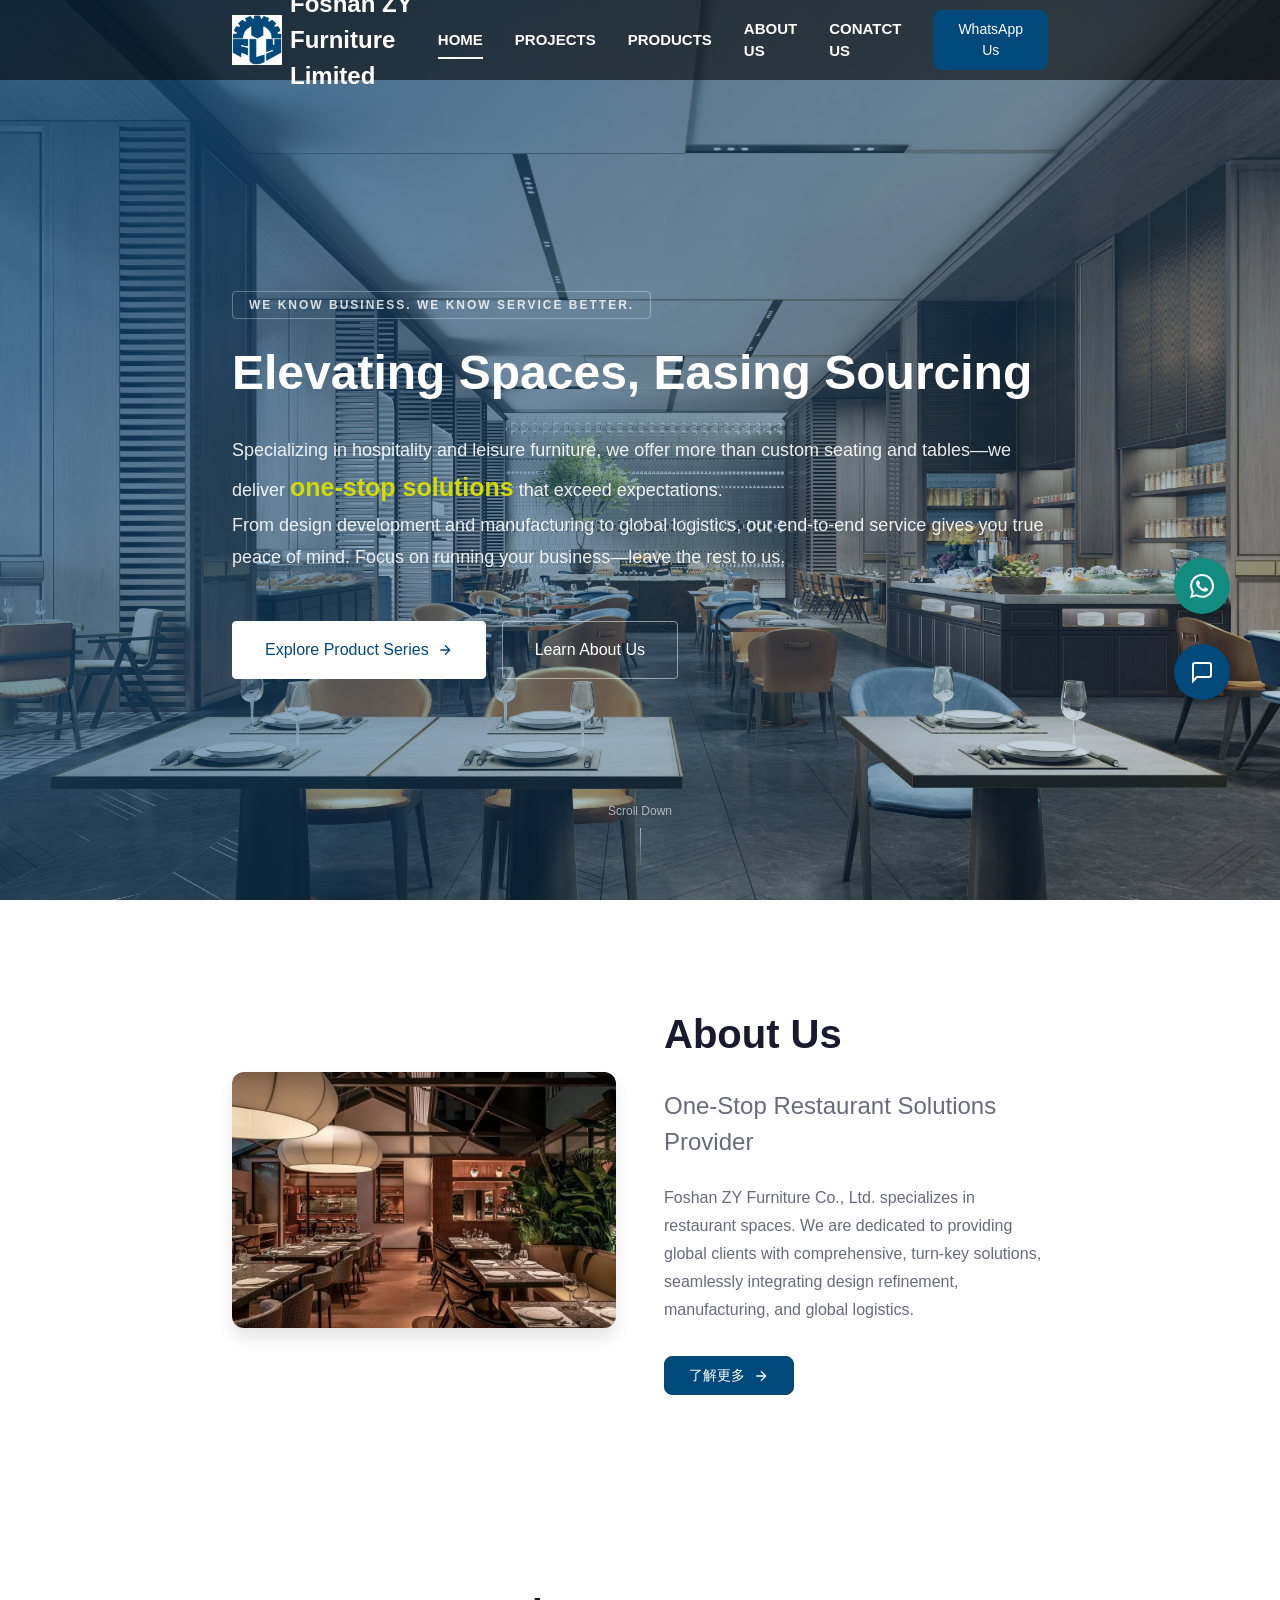
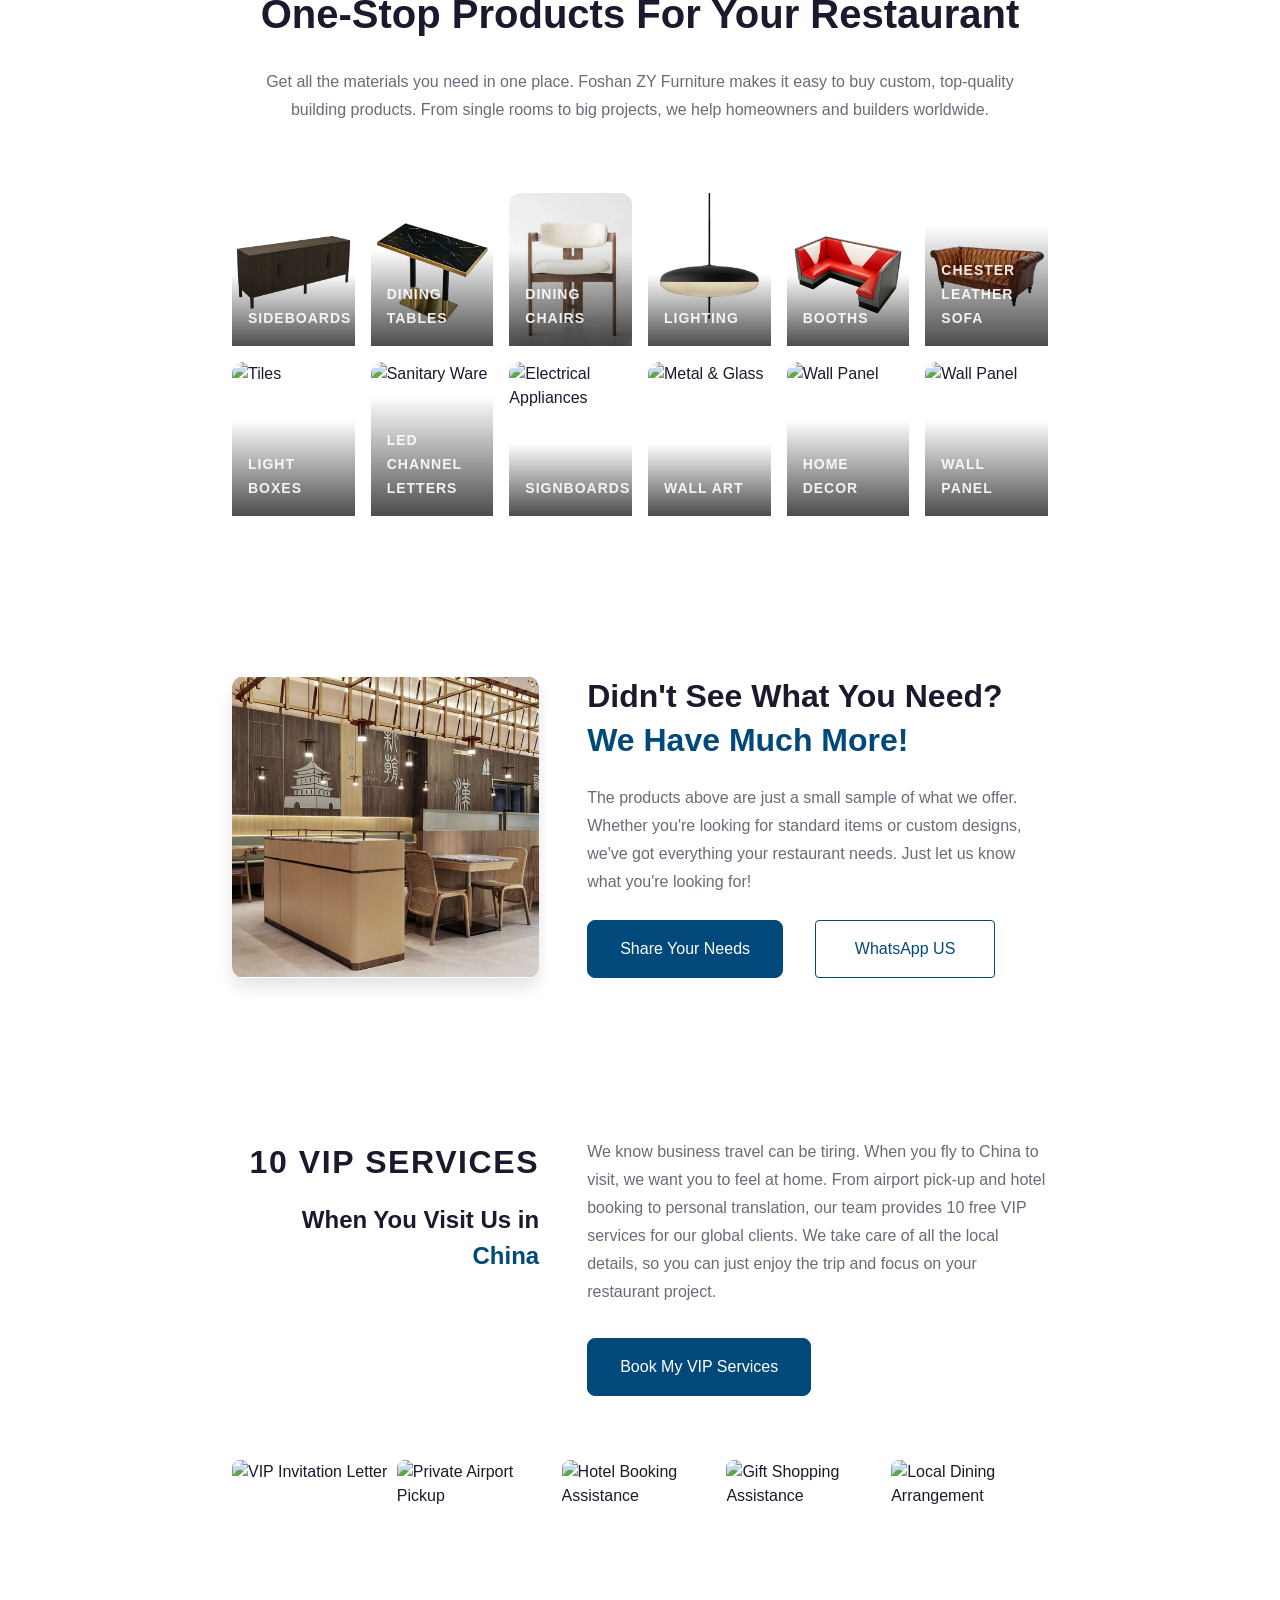
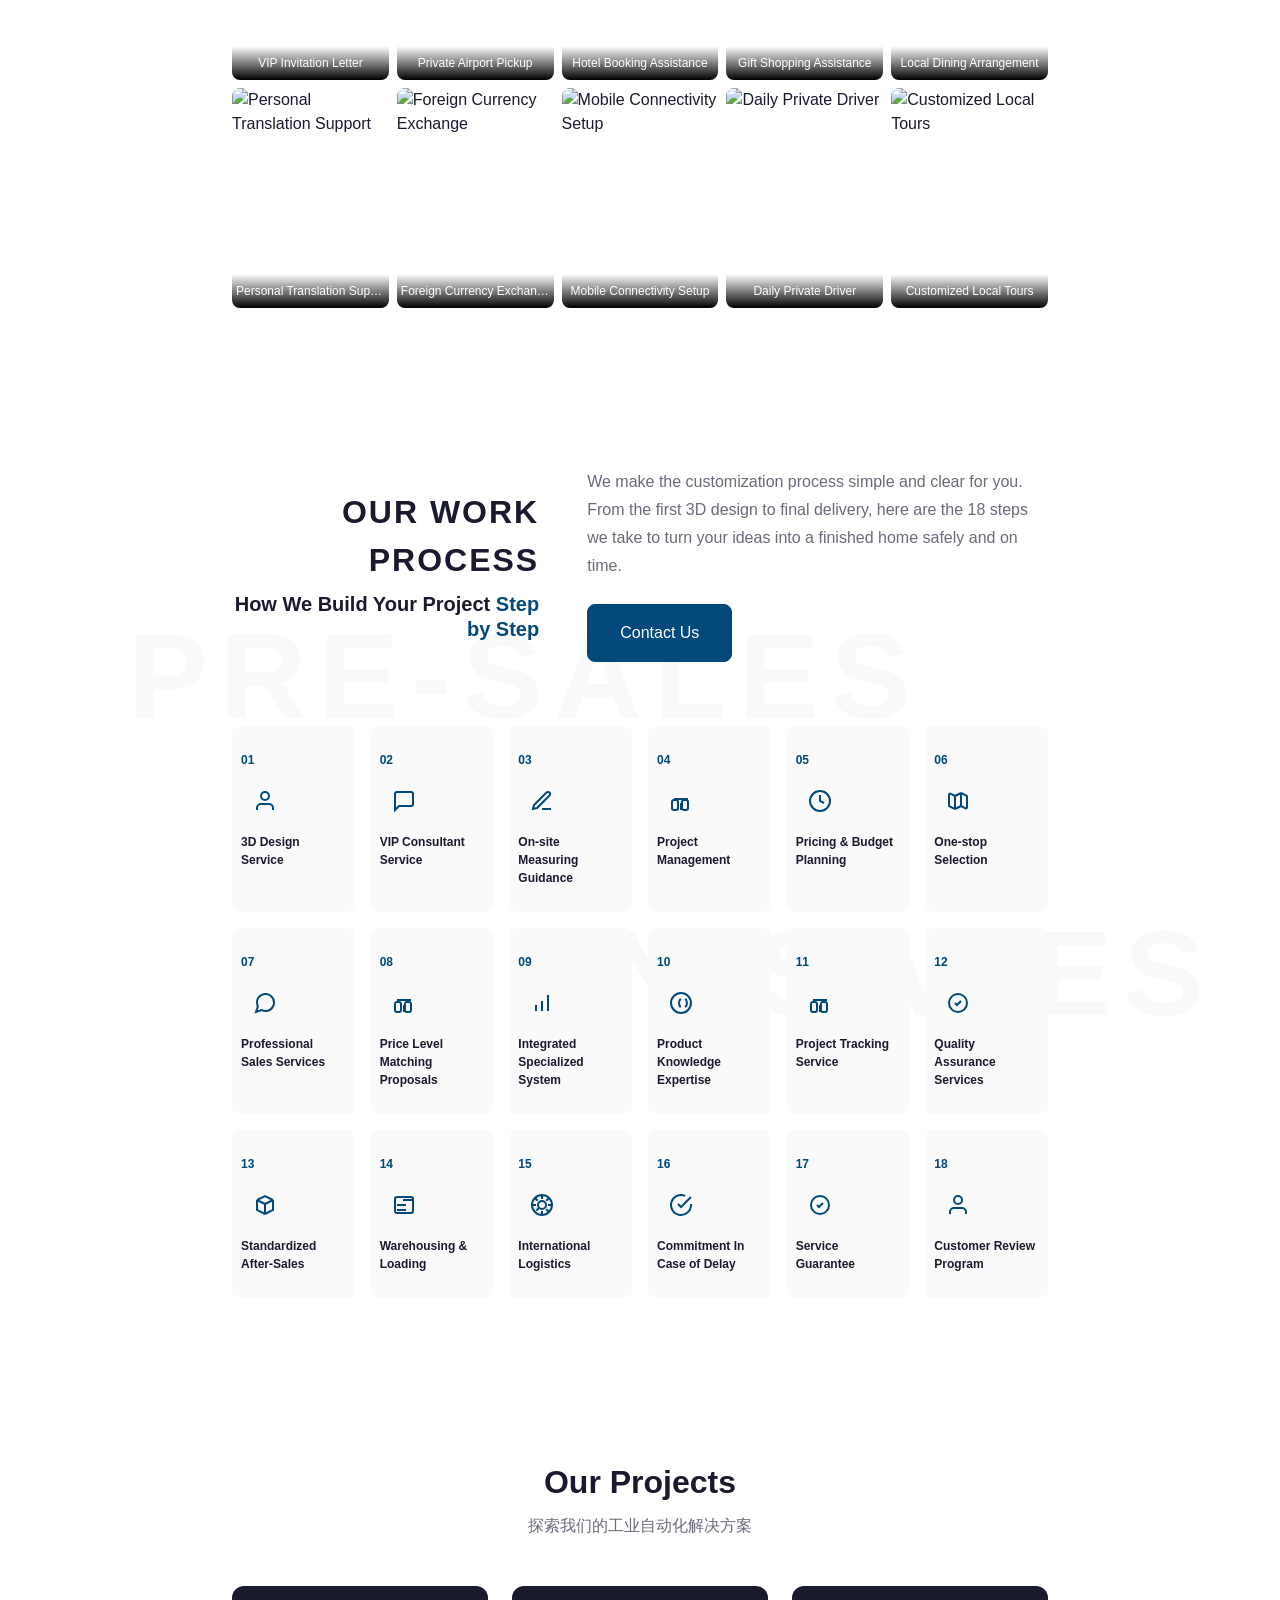
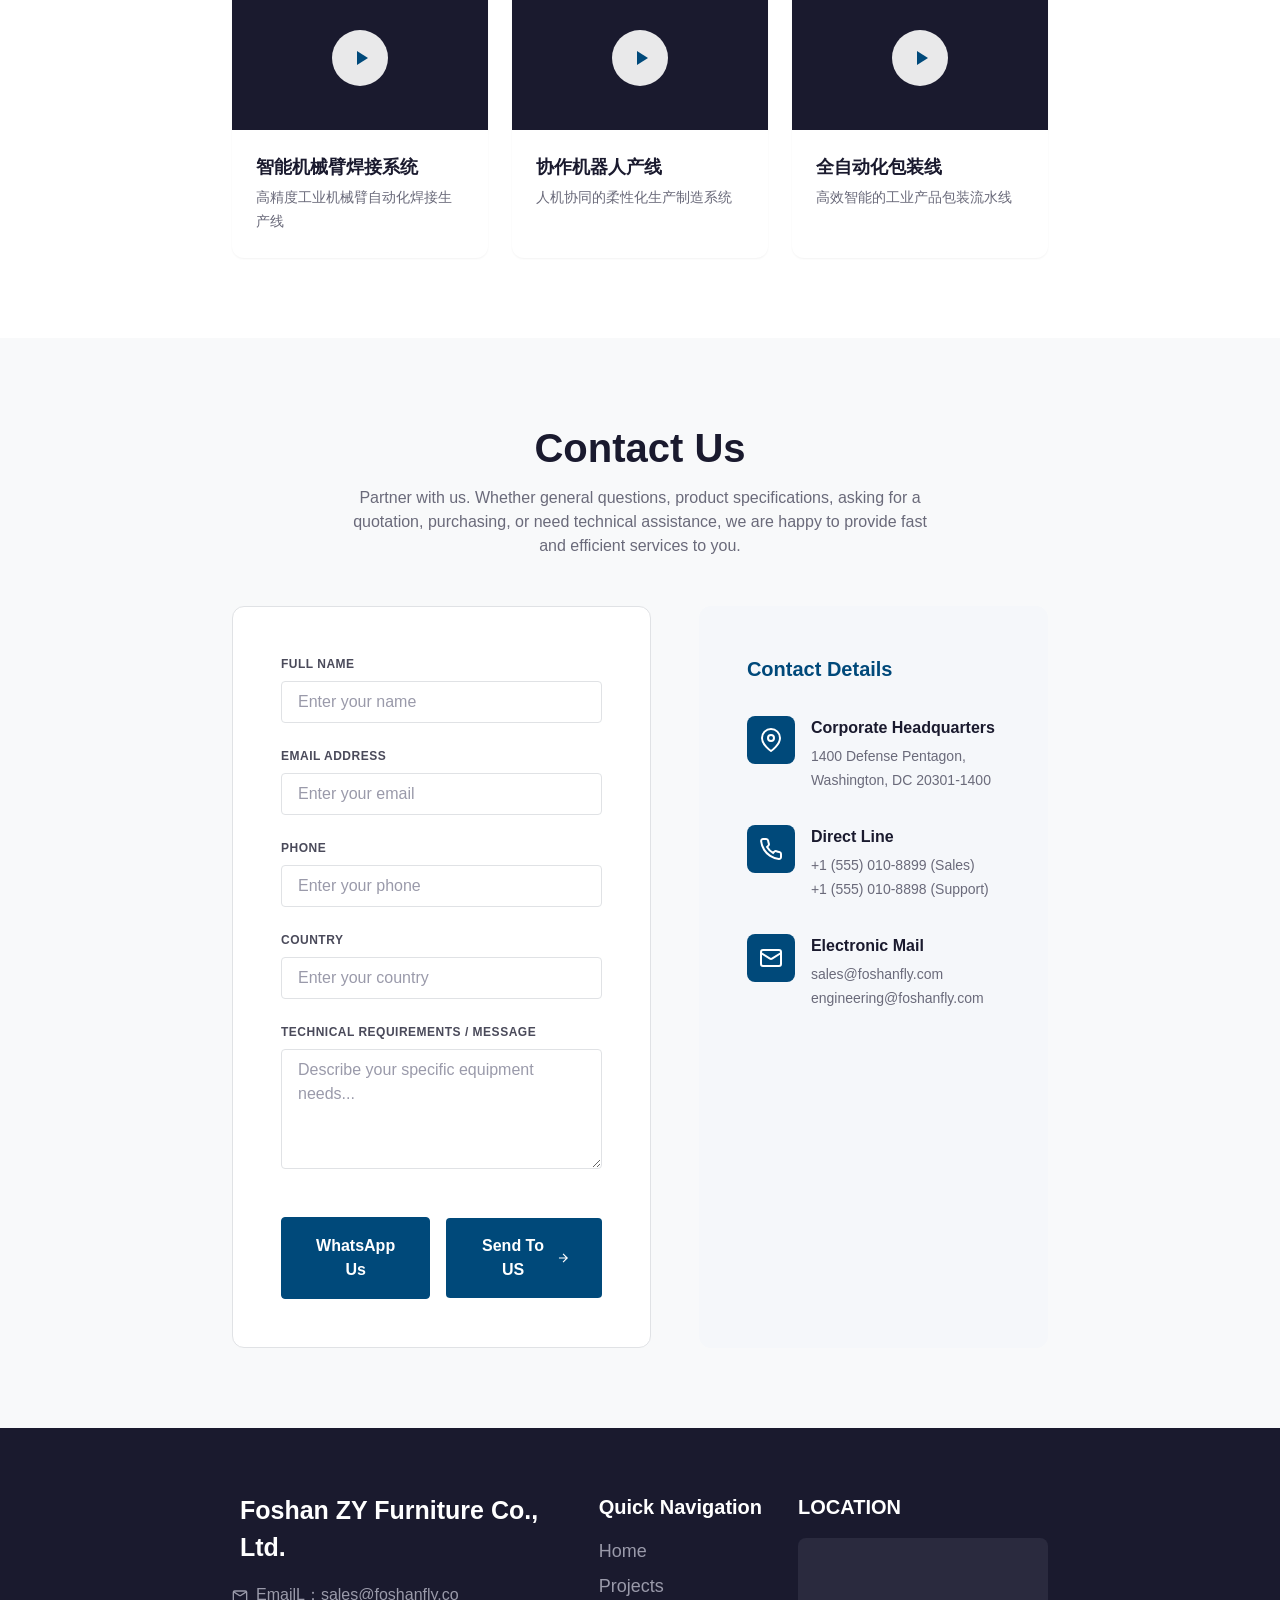
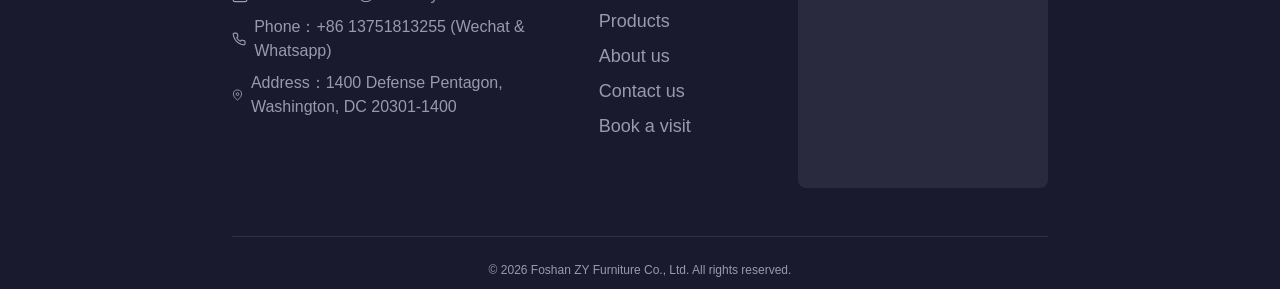
==== commit f65105d0: "更改内容，图片修改为wepb格式" ====
--- a/index.html
+++ b/index.html
@@ -112,7 +112,7 @@
                 <div class="about-grid">
                     <!-- 左侧图片 -->
                     <div class="about-image" data-animate>
-                            <img src="./static/images/index/about us.jpg" alt="工厂内部">
+                            <img src="./static/images/index/about us.webp" alt="工厂内部">
                         </div>
                     
                     <!-- 右侧内容 -->
@@ -149,7 +149,7 @@
                 <div class="products-gallery-grid">
                     <!-- 产品卡片1 -->
                     <div class="product-card" data-animate onclick="openGlobalModal()">
-                        <img src="/static/images/index/index_product/axo series.png" alt="Cabinets & Wardrobes" loading="lazy">
+                        <img src="./static/images/index/index_product/axo series.webp" alt="Cabinets & Wardrobes" loading="lazy">
                         <div class="product-card-overlay">
                             <span class="product-card-title">Sideboards</span>
                         </div>
@@ -157,7 +157,7 @@
 
                     <!-- 产品卡片2 -->
                     <div class="product-card" data-animate onclick="openGlobalModal()">
-                        <img src="./static/images/index/index_product/Dining table.png" alt="Flooring & Stairs" loading="lazy">
+                        <img src="./static/images/index/index_product/Dining table.webp" alt="Flooring & Stairs" loading="lazy">
                         <div class="product-card-overlay">
                             <span class="product-card-title">Dining Tables</span>
                         </div>
@@ -165,7 +165,7 @@
                     
                     <!-- 产品卡片3 -->
                     <div class="product-card" data-animate onclick="openGlobalModal()">
-                        <img src="./static/images/index/index_product/Dining chair.png" alt="Flooring & Stairs" loading="lazy">
+                        <img src="./static/images/index/index_product/Dining chair.webp" alt="Flooring & Stairs" loading="lazy">
                         <div class="product-card-overlay">
                             <span class="product-card-title">Dining Chairs</span>
                         </div>
@@ -173,7 +173,7 @@
                     
                     <!-- 产品卡片4 -->
                     <div class="product-card" data-animate onclick="openGlobalModal()">
-                        <img src="./static/images/index/index_product/light.png" alt="Lighting" loading="lazy">
+                        <img src="./static/images/index/index_product/light.webp" alt="Lighting" loading="lazy">
                         <div class="product-card-overlay">
                             <span class="product-card-title">Lighting</span>
                         </div>
@@ -181,7 +181,7 @@
                     
                     <!-- 产品卡片5 -->
                     <div class="product-card" data-animate onclick="openGlobalModal()">
-                        <img src="./static/images/index/index_product/Booth.png" alt="Stones" loading="lazy">
+                        <img src="./static/images/index/index_product/Booth.webp" alt="Stones" loading="lazy">
                         <div class="product-card-overlay">
                             <span class="product-card-title">Booths</span>
                         </div>
@@ -190,7 +190,7 @@
                     
                     <!-- 产品卡片6 -->
                     <div class="product-card" data-animate onclick="openGlobalModal()">
-                        <img src="./static/images/index/index_product/Chester Leather Sofa.png" alt="Soft Furnishing" loading="lazy">
+                        <img src="./static/images/index/index_product/Chester Leather Sofa.webp" alt="Soft Furnishing" loading="lazy">
                         <div class="product-card-overlay">
                             <span class="product-card-title">Chester Leather Sofa</span>
                         </div>
--- a/css/common.css
+++ b/css/common.css
@@ -672,6 +672,9 @@
     display: flex;
     gap: var(--space-md);
     justify-content: space-between;
+    align-items: center;
+    margin-top: auto;
+    padding-top: var(--space-lg);
 }
 
 .submit-btn {
@@ -709,11 +712,18 @@
     background-color: var(--primary-dark);
 }
 
+/* 联系详情区域的按钮容器 */
+.contact-actions {
+    display: flex;
+    gap: var(--space-md);
+    justify-content: flex-start;
+    margin-top: auto;
+    padding-top: var(--space-lg);
+}
+
 /* ============================================
  * 9. 响应式设计
- * ============================================
- * 移动端适配样式
- */
+ * ============================================ */
 
 /* 平板设备 (768px - 991px) */
 @media (max-width: 991px) {
--- a/css/index.css
+++ b/css/index.css
@@ -18,7 +18,7 @@
     display: flex;
     align-items: center;
     background: linear-gradient(135deg, rgba(13, 74, 124, 0.8) 0%, rgba(26, 95, 158, 0.1) 100%),
-                url('../static/images/index/ZY-Showroom.png') center/cover no-repeat;
+                url('../static/images/index/ZY-Showroom.webp') center/cover no-repeat;
     padding-top: 70px; /* 为固定导航栏留出空间 */
 }
 
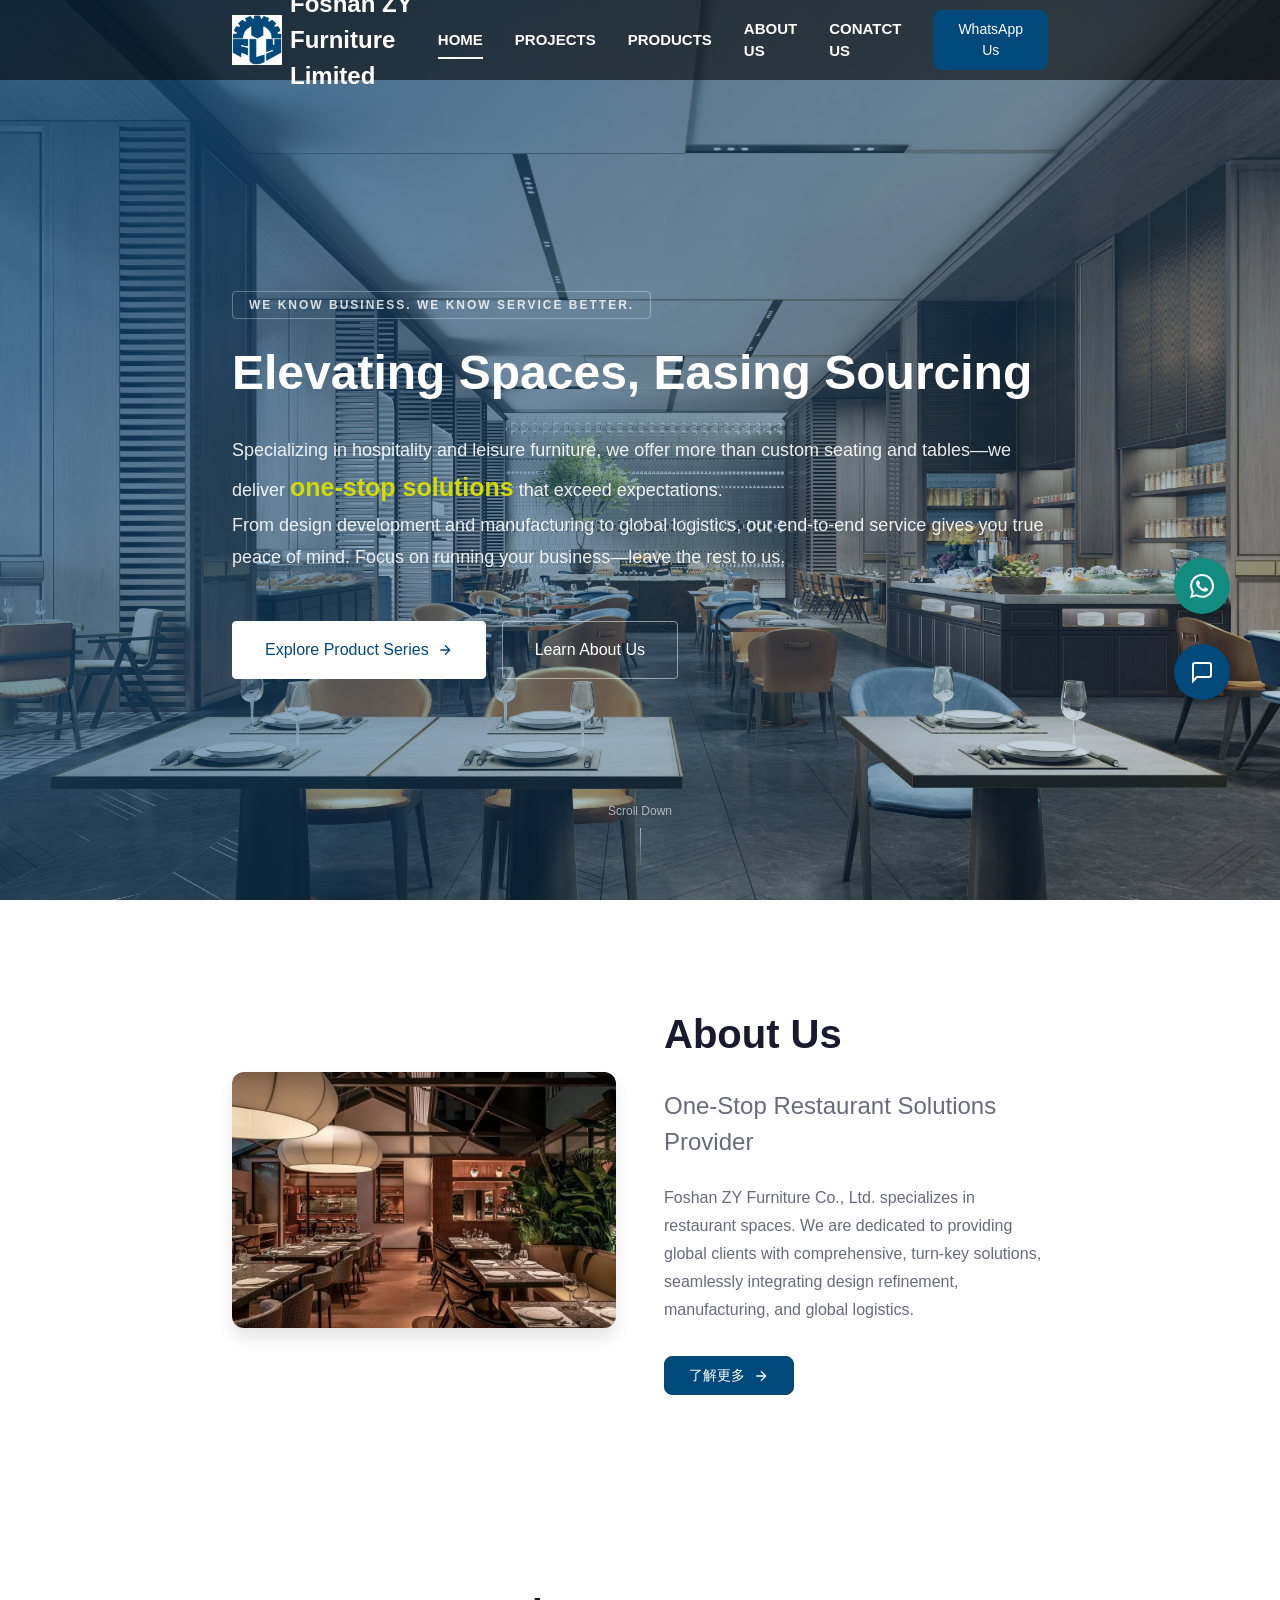
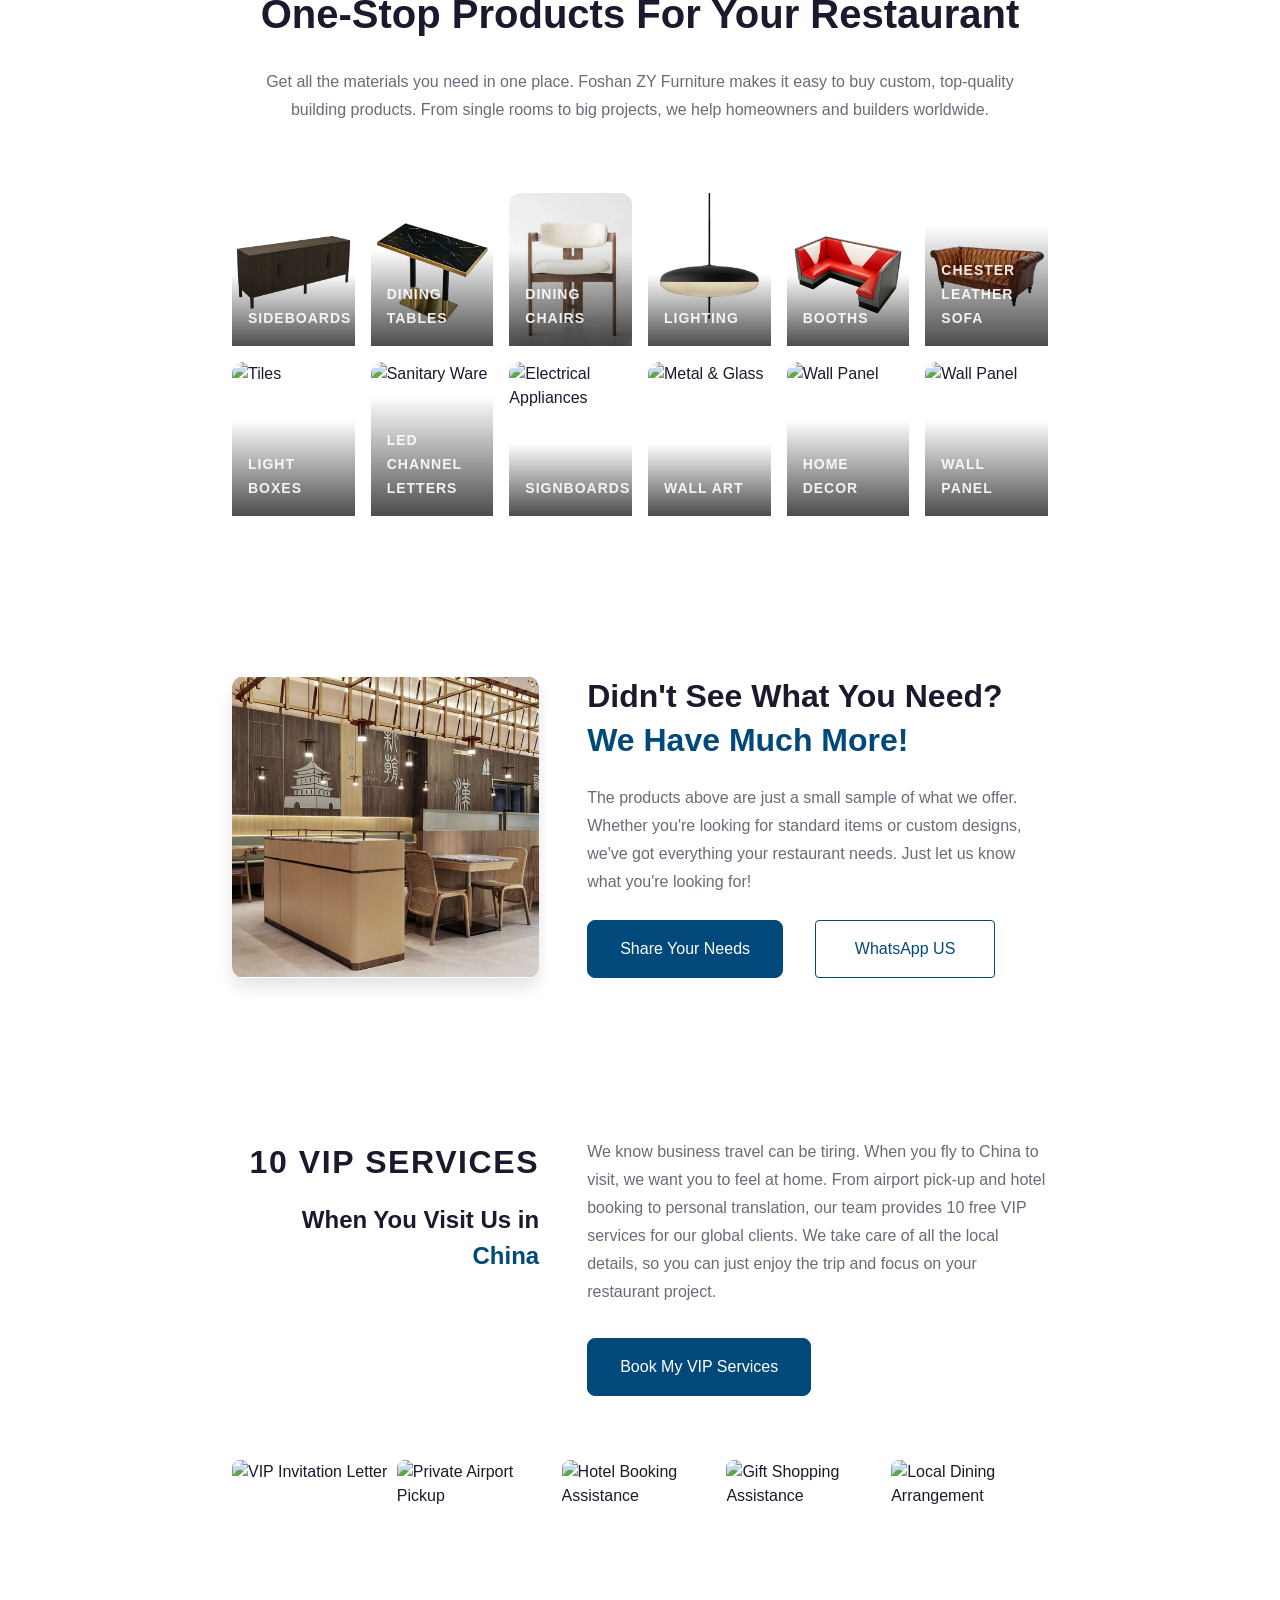
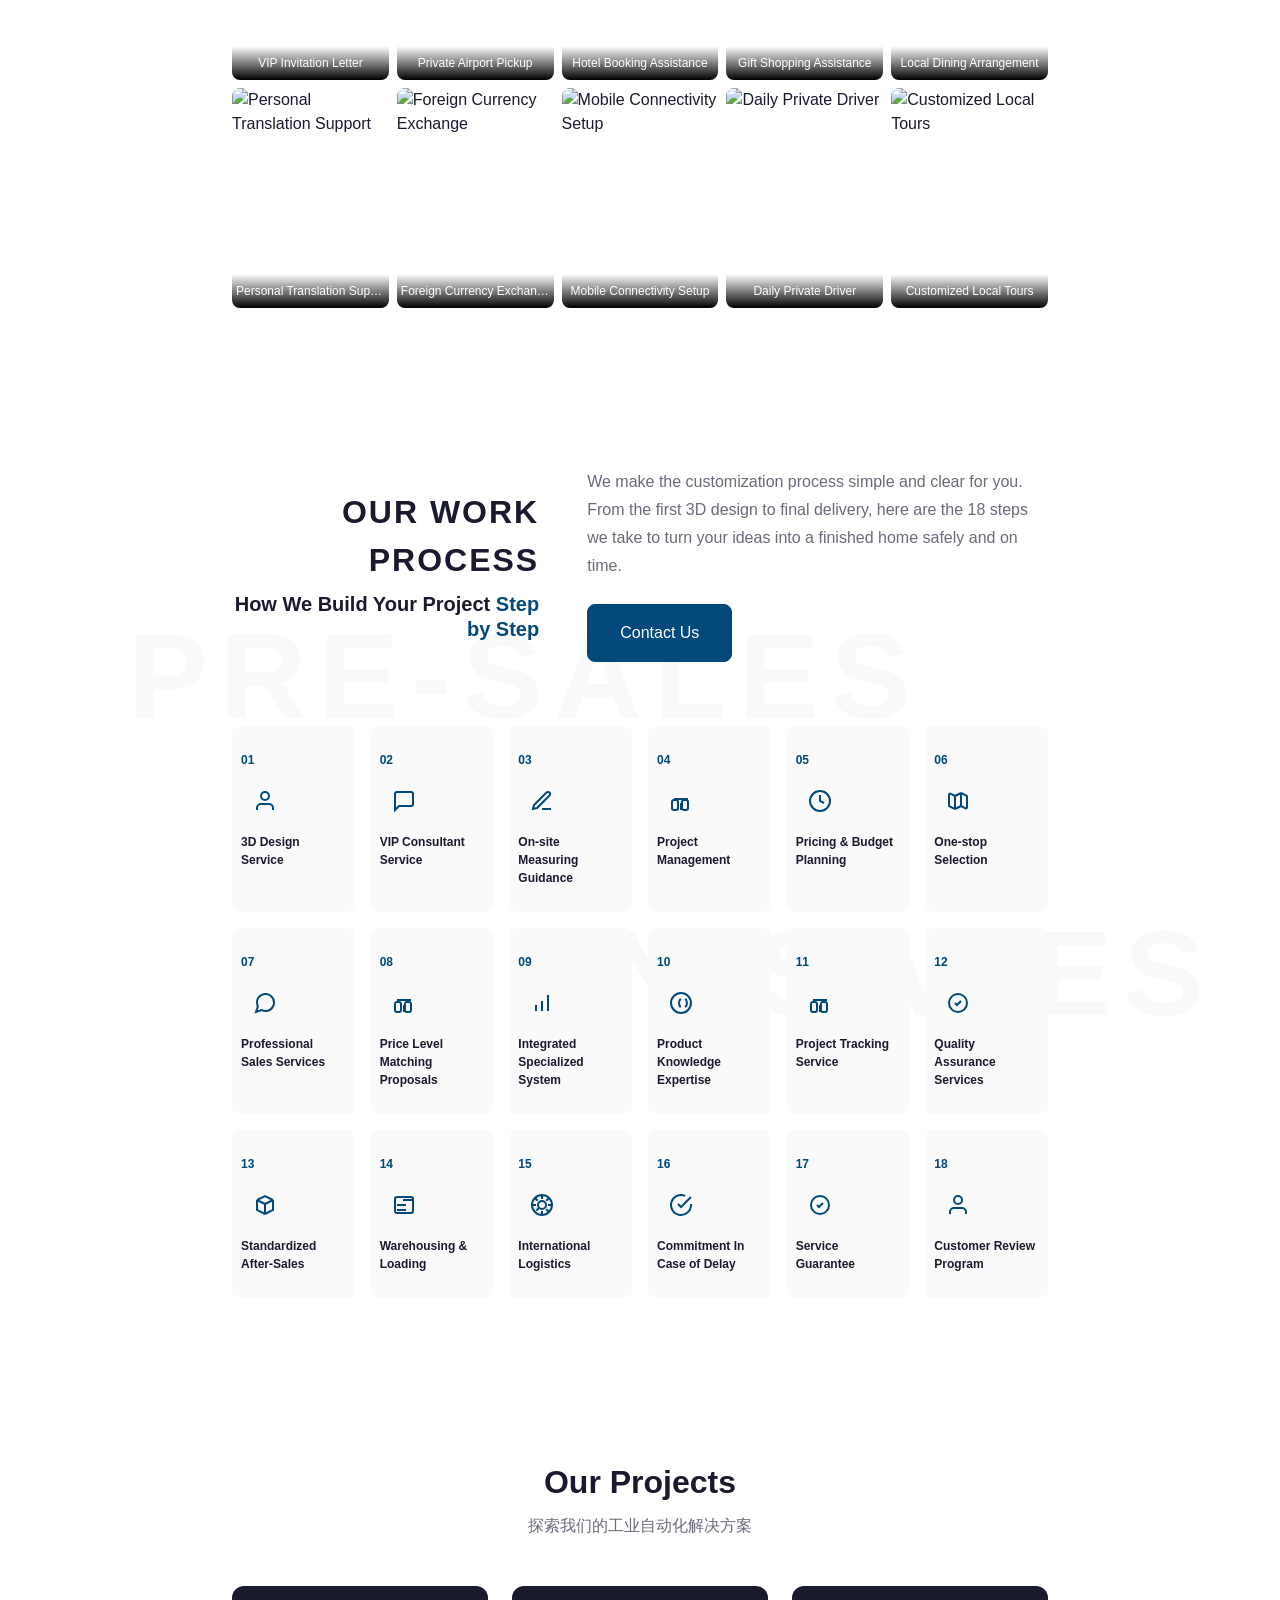
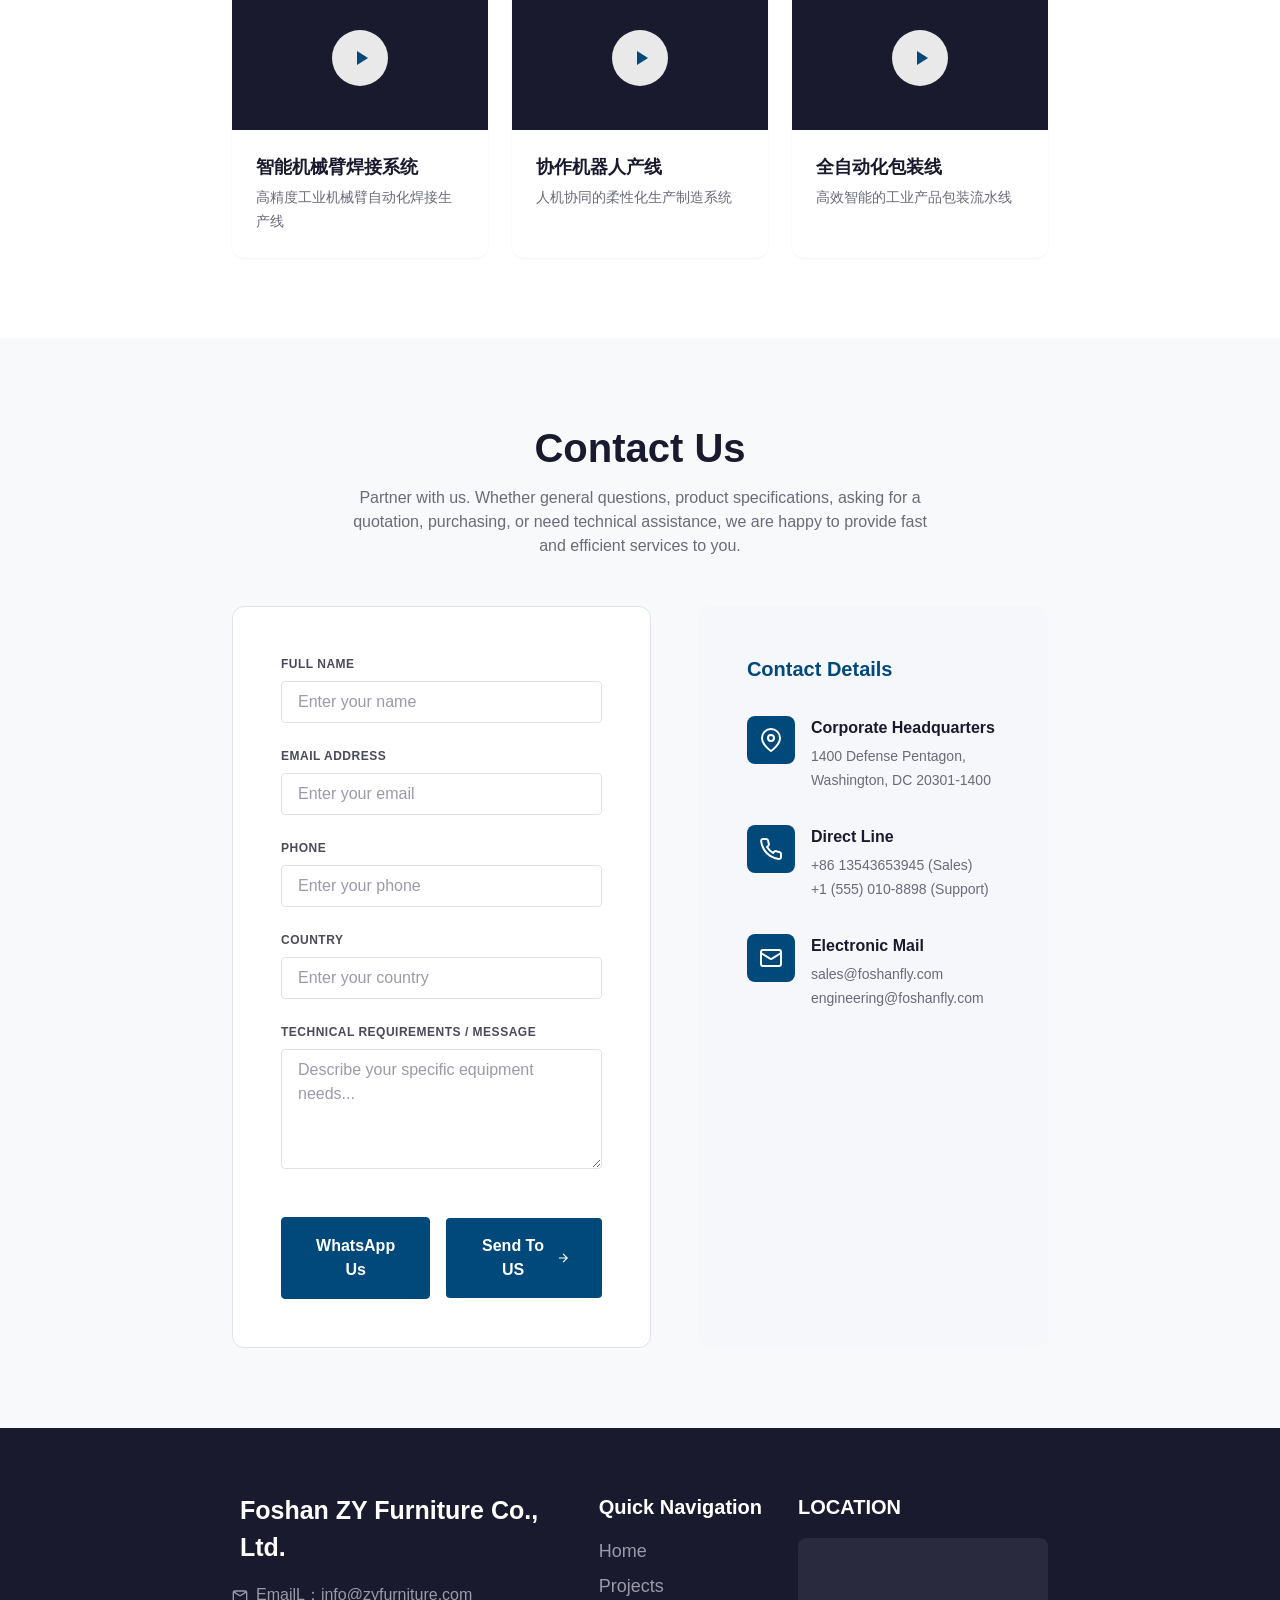
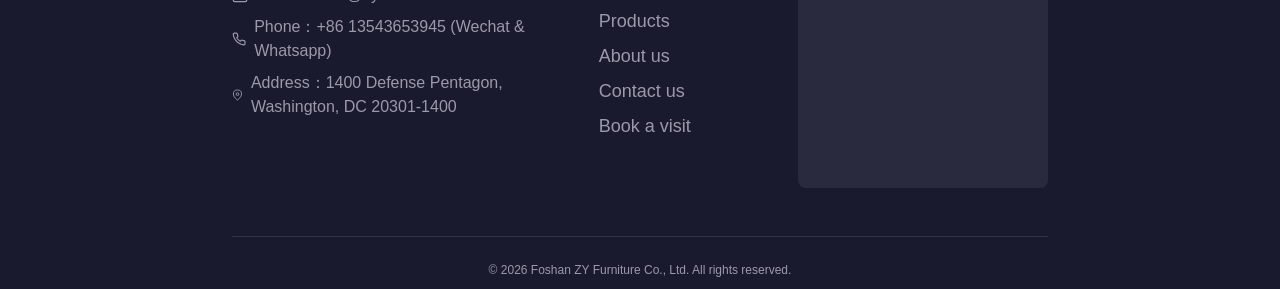
==== commit 9989cae1: "更改whatsapp短连接" ====
--- a/index.html
+++ b/index.html
@@ -728,7 +728,7 @@
                                 <div class="contact-info-content">
                                     <h4 class="contact-info-label">Direct Line</h4>
                                     <p class="contact-info-text">
-                                        <a href="tel:+15550108899">+1 (555) 010-8899 (Sales)</a><br>
+                                        <a href="tel:+15550108899">+86 13543653945 (Sales)</a><br>
                                         <a href="tel:+15550108898">+1 (555) 010-8898 (Support)</a>
                                     </p>
                                 </div>
@@ -778,7 +778,7 @@
                             </svg>
                             
                             <div>
-                                <div>EmailL：sales@foshanfly.co</div>
+                                <div>EmailL：info@zyfurniture.com</div>
                             </div>
                         </div>
                         <div class="footer-contact-item">
@@ -786,7 +786,7 @@
                                 <path d="M22 16.92v3a2 2 0 0 1-2.18 2 19.79 19.79 0 0 1-8.63-3.07 19.5 19.5 0 0 1-6-6 19.79 19.79 0 0 1-3.07-8.67A2 2 0 0 1 4.11 2h3a2 2 0 0 1 2 1.72 12.84 12.84 0 0 0 .7 2.81 2 2 0 0 1-.45 2.11L8.09 9.91a16 16 0 0 0 6 6l1.27-1.27a2 2 0 0 1 2.11-.45 12.84 12.84 0 0 0 2.81.7A2 2 0 0 1 22 16.92z"/>
                             </svg>
                             <div>
-                                <div>Phone：+86 13751813255 (Wechat & Whatsapp)</div>
+                                <div>Phone：+86 13543653945 (Wechat & Whatsapp)</div>
                             </div>
                         </div>
                         <div class="footer-contact-item">
